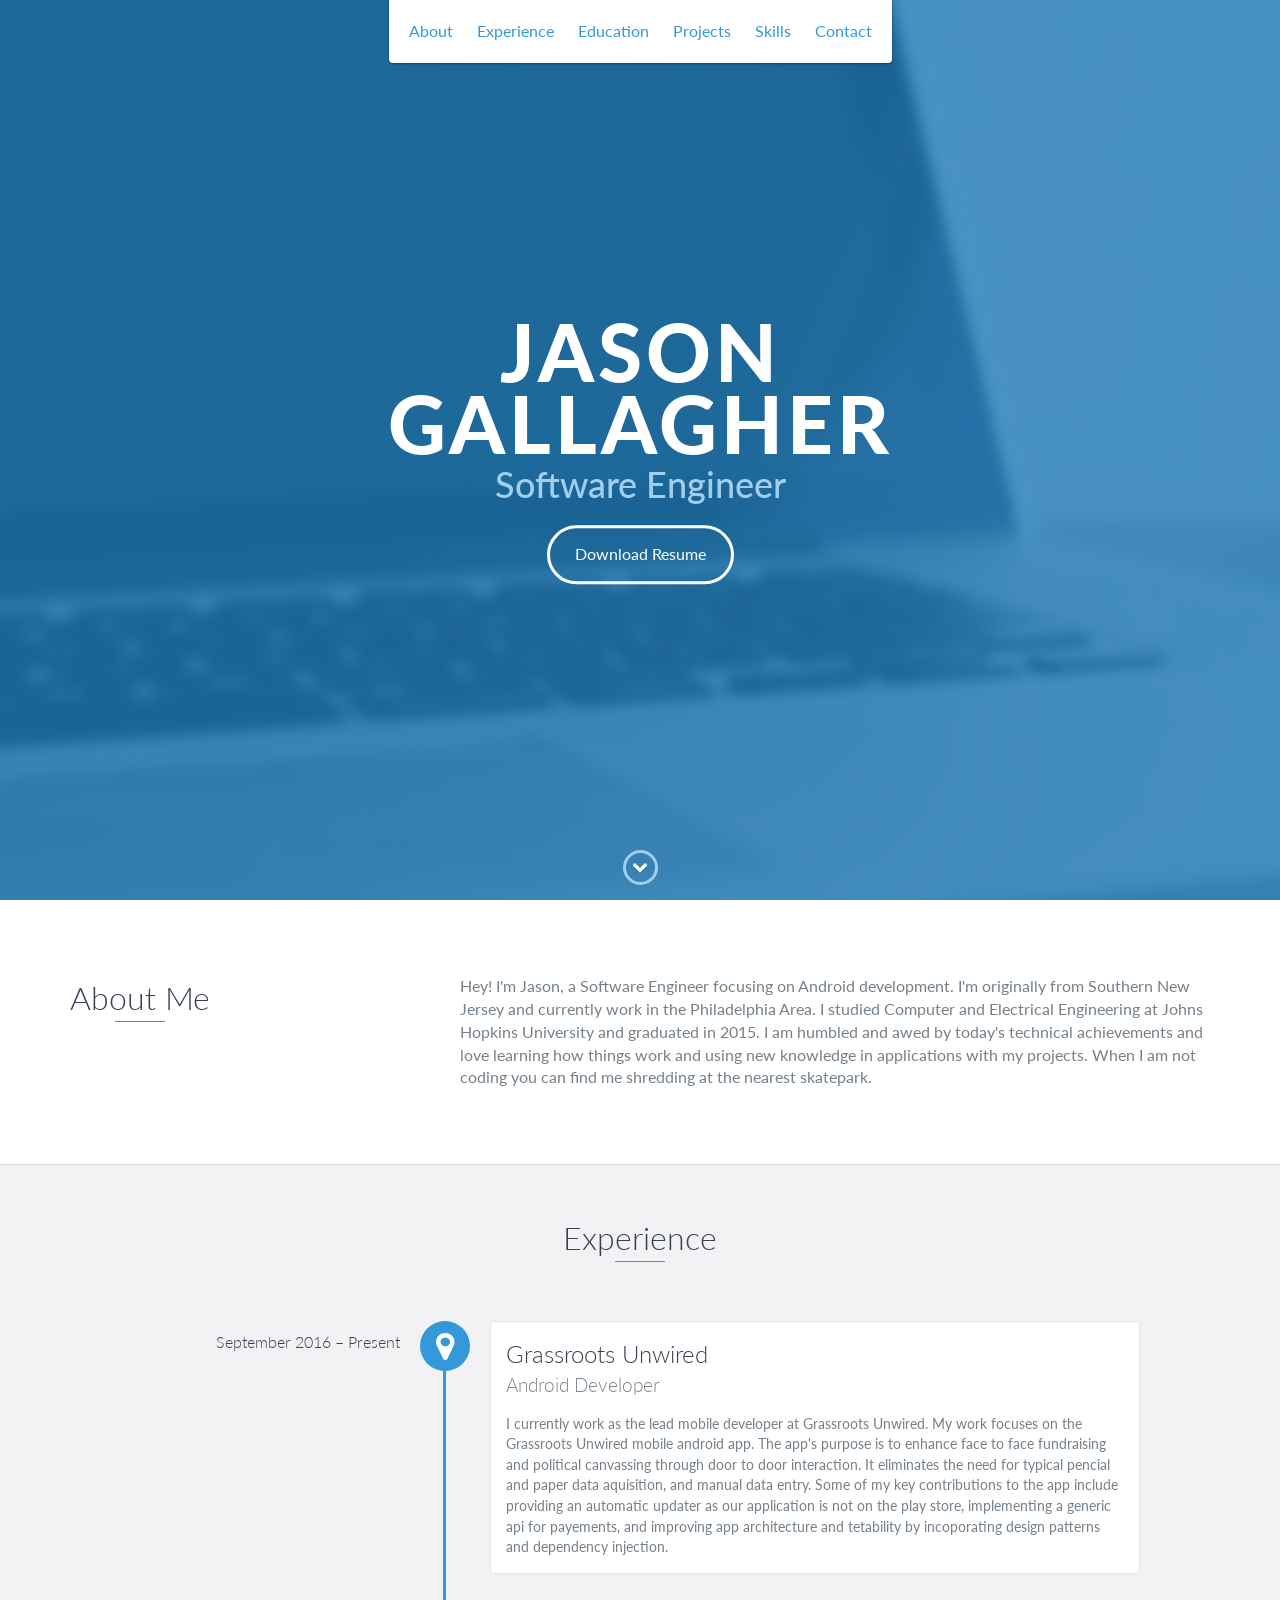
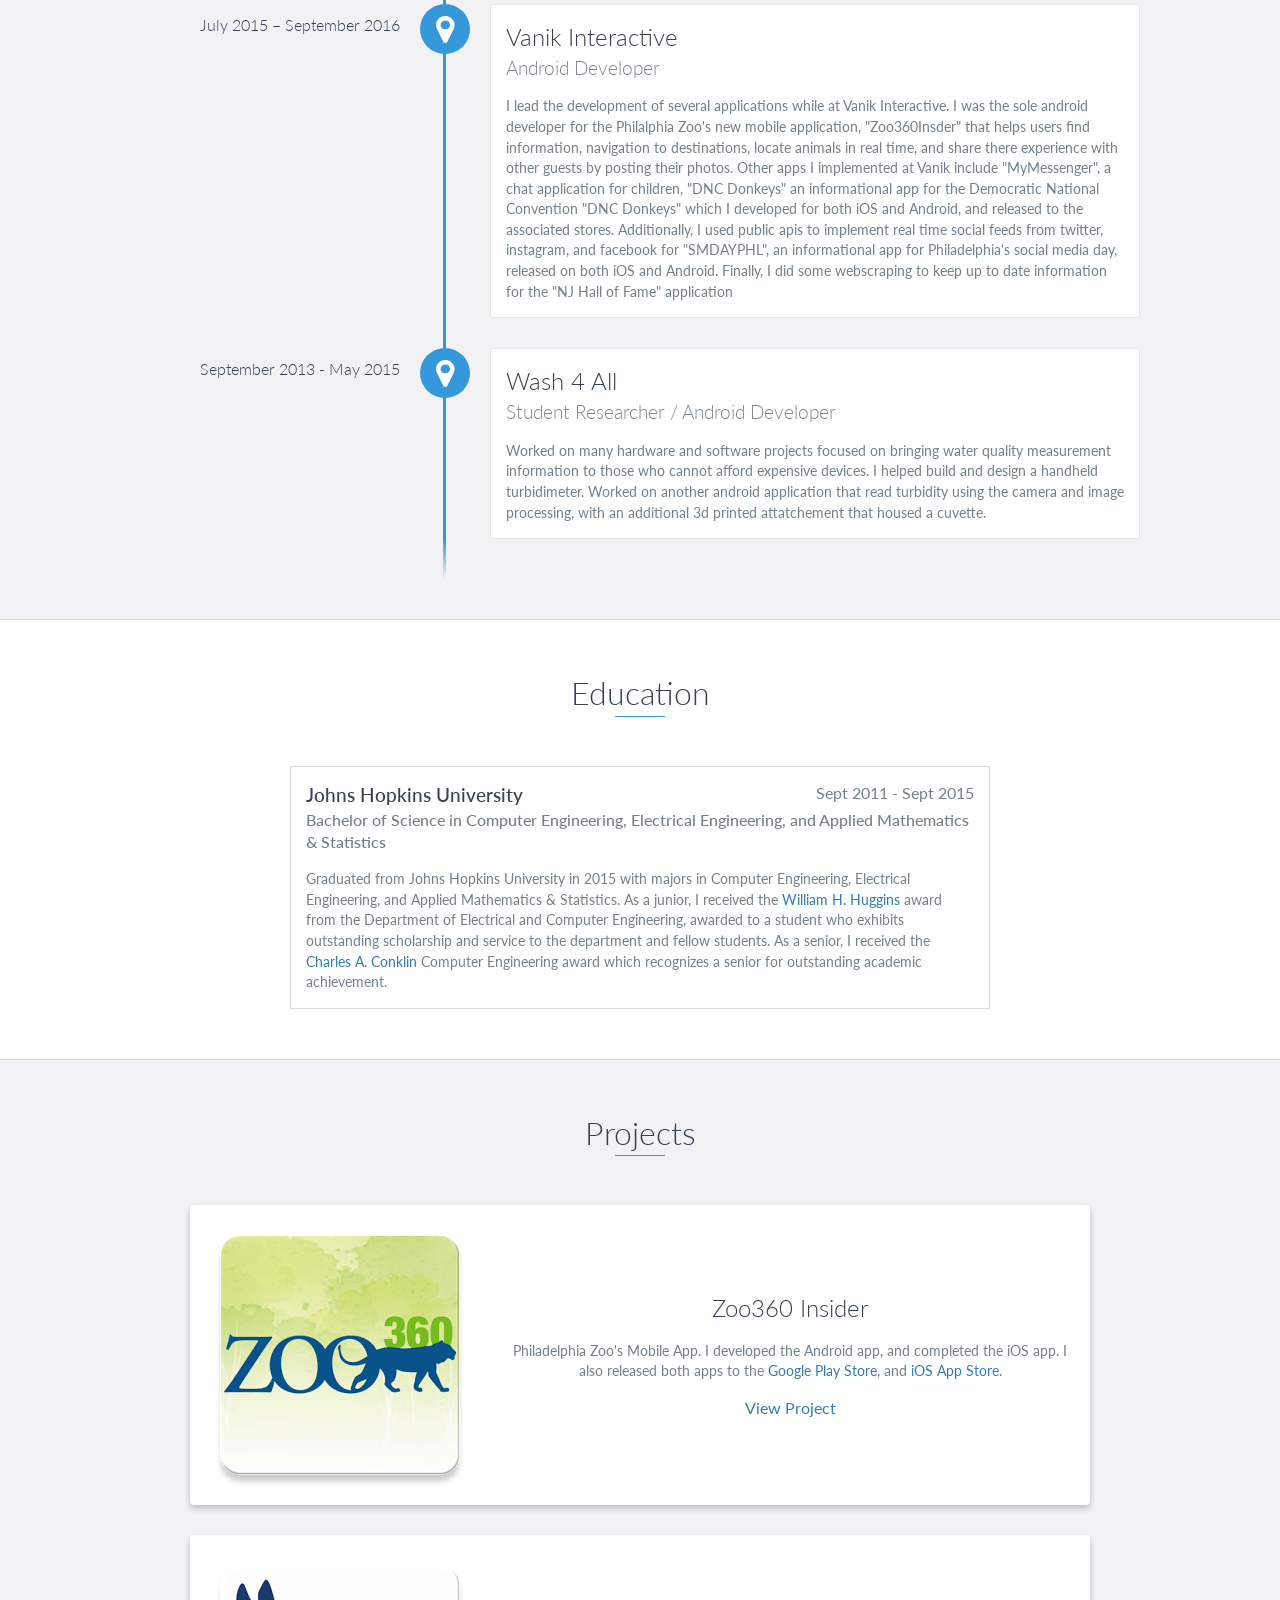
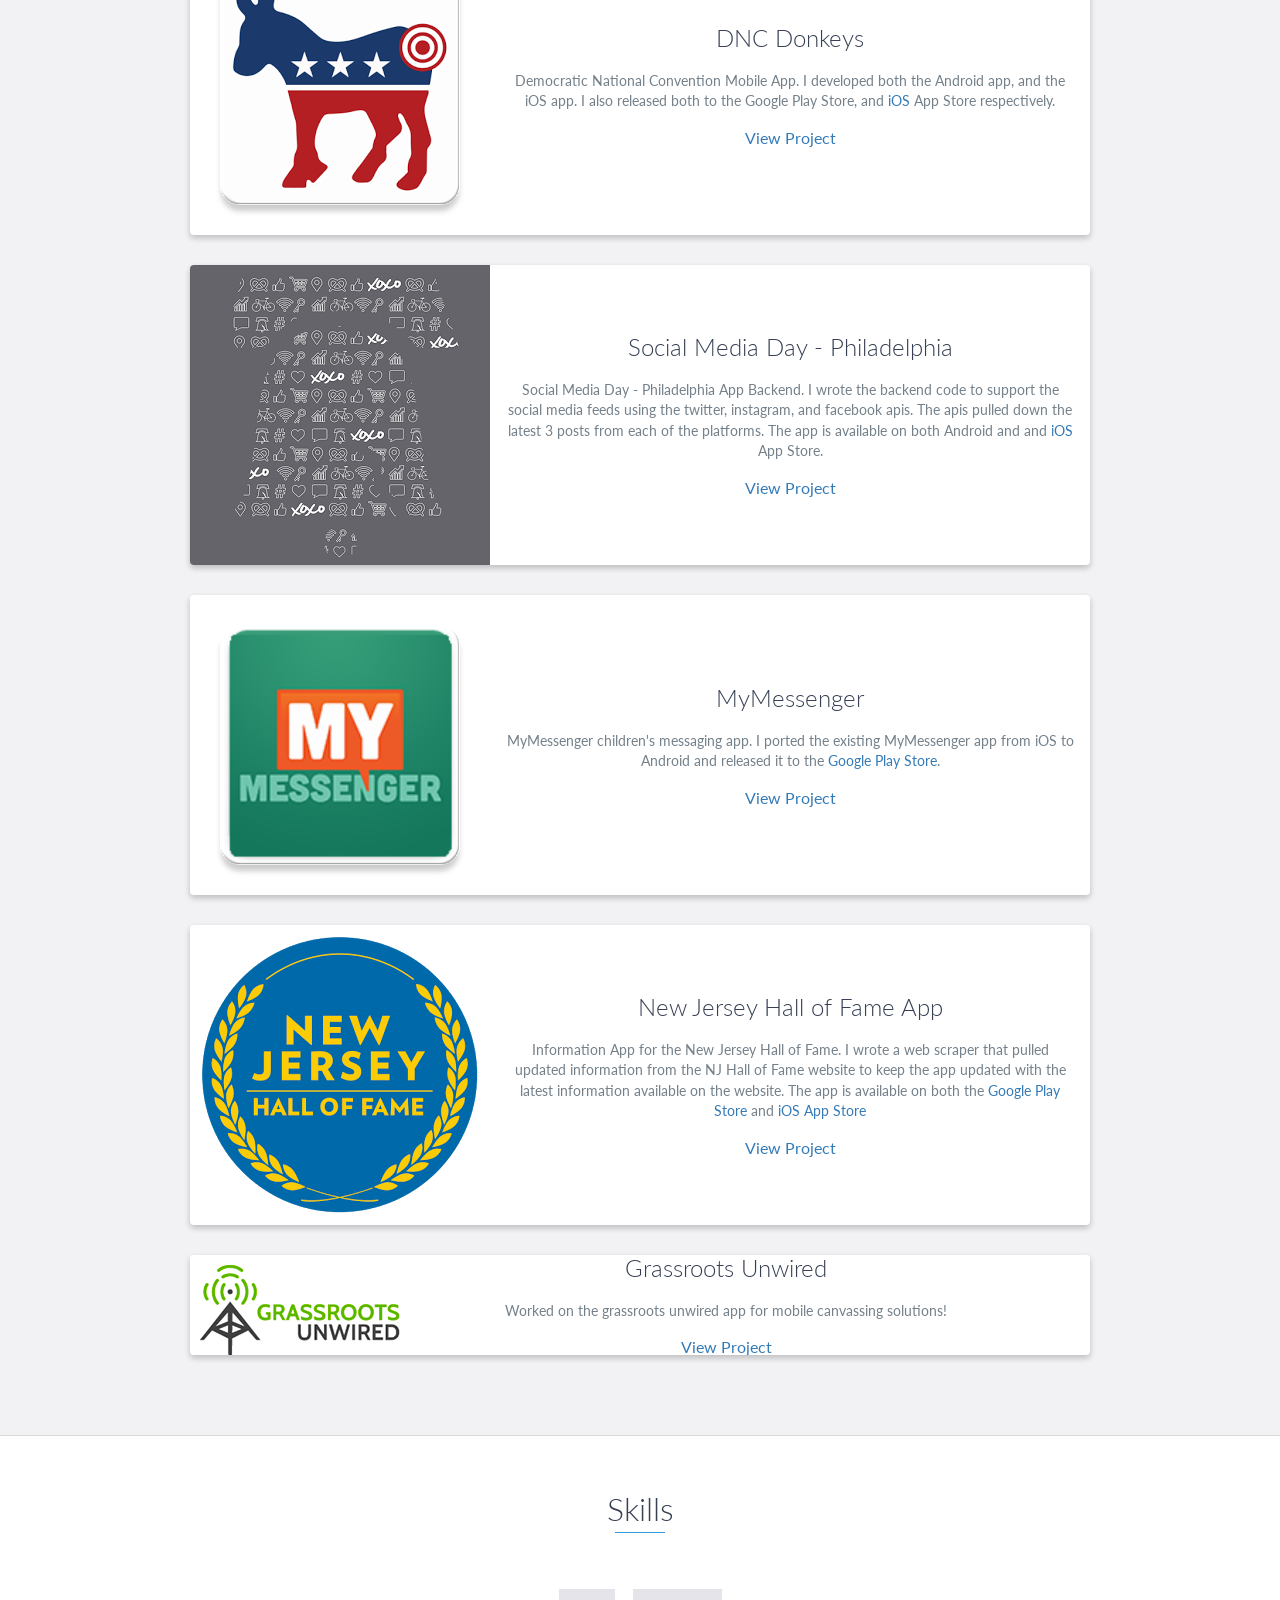
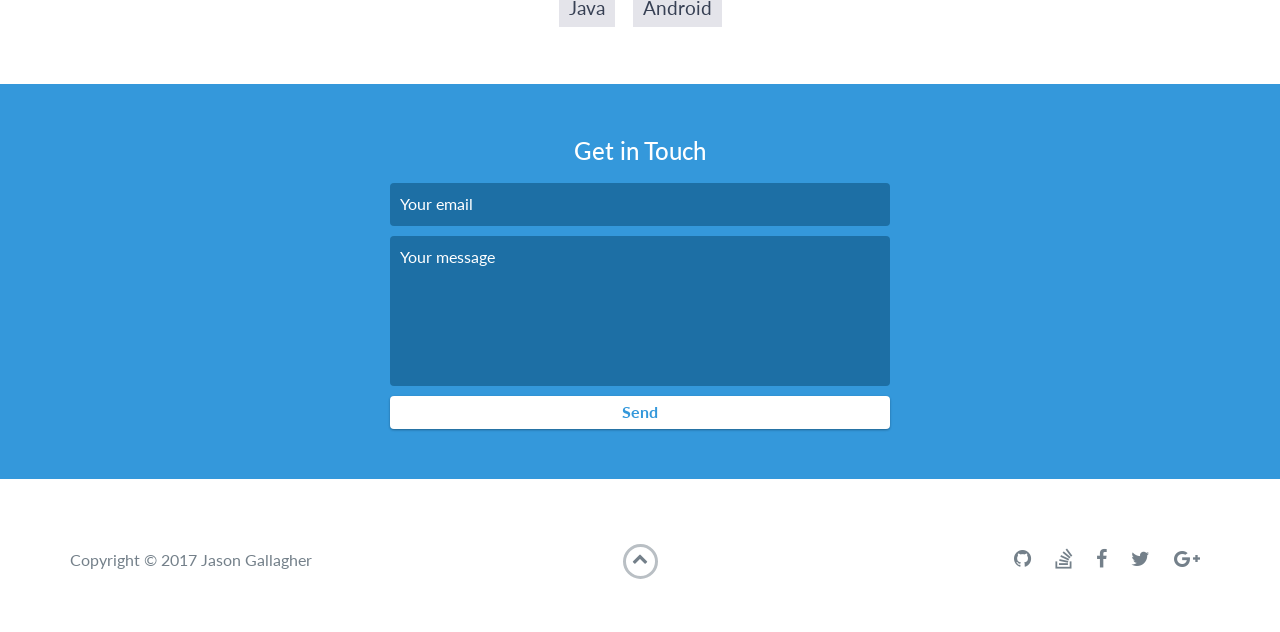
==== home.html @ f41b3cd3 "update projects, add photos" ====
<!DOCTYPE html>
<html class="no-js" lang="en">

<head>
    <meta charset="utf-8">
    <meta http-equiv="X-UA-Compatible" content="IE=edge">
    <meta name="viewport" content="width=device-width, initial-scale=1">
    <title>JDG</title>
	<link rel="shortcut icon" href="favicon.ico" type="image/x-icon">
	<link rel="icon" href="favicon.ico" type="image/x-icon">
    <link href="https://fonts.googleapis.com/css?family=Lato:300,400,700,900" rel="stylesheet">
    <link rel="stylesheet" href="libs/font-awesome/css/font-awesome.min.css">
    <link href="css/bootstrap.min.css" rel="stylesheet">
    <link href="css/styles.css" rel="stylesheet">
</head>

<body>
    <div id="mobile-menu-open" class="shadow-large">
        <i class="fa fa-bars" aria-hidden="true"></i>
    </div>
    <!-- End #mobile-menu-toggle -->
    <header>
        <div id="mobile-menu-close">
            <span>Close</span> <i class="fa fa-times" aria-hidden="true"></i>
        </div>
        <ul id="menu" class="shadow">
            <li>
                <a href="#about">About</a>
            </li>
            <li>
                <a href="#experience">Experience</a>
            </li>
            <li>
                <a href="#education">Education</a>
            </li>
            <li>
                <a href="#projects">Projects</a>
            </li>
            <li>
                <a href="#skills">Skills</a>
            </li>
            <li>
                <a href="#contact">Contact</a>
            </li>
        </ul>
    </header>
    <!-- End header -->

    <div id="lead">
        <div id="lead-content">
            <h1>Jason Gallagher</h1>
            <h2>Software Engineer</h2>
            <a href="files/resume.pdf" class="btn-rounded-white">Download Resume</a>
        </div>
        <!-- End #lead-content -->

        <div id="lead-overlay"></div>

        <div id="lead-down">
            <span>
                <i class="fa fa-chevron-down" aria-hidden="true"></i>
            </span>
        </div>
        <!-- End #lead-down -->
    </div>
    <!-- End #lead -->

    <div id="about">
        <div class="container">
            <div class="row">
                <div class="col-md-4">
                    <h2 class="heading">About Me</h2>
                </div>
                <div class="col-md-8">
                    <p>
                        Hey! I'm Jason, a Software Engineer focusing on Android development. I'm originally from Southern New Jersey and currently work in the Philadelphia Area. I studied Computer and Electrical Engineering at Johns Hopkins University and graduated in 2015. I am humbled and awed by today's technical achievements and love learning how things work and using new knowledge in applications with my projects. When I am not coding you can find me shredding at the nearest skatepark. 
                    </p>
                </div>
            </div>
        </div>
    </div>
    <!-- End #about -->

    <div id="experience" class="background-alt">
        <h2 class="heading">Experience</h2>
        <div id="experience-timeline">
            <div data-date="September 2016 – Present">
                <h3>Grassroots Unwired</h3>
                <h4>Android Developer</h4>
                <p>
                    I currently work as the lead mobile developer at Grassroots Unwired. My work focuses
                    on the Grassroots Unwired mobile android app. The app's purpose is to enhance face to face fundraising and political canvassing through door to door interaction. It eliminates the need for typical pencial and paper data aquisition, and manual data entry. Some of my key contributions to the app include providing an automatic updater as our application is not on the play store, implementing a generic api for payements, and improving app architecture and tetability by incoporating design patterns and dependency injection. 

                    <!--
                    The app provides several features that allow canvassers to ask questions and report information
                    about potential donors without the need for paper and pencil with data entry. I've focused on several features and architectural improvements of our application. For one, our application is not on the google play store. For this reason, clients cannot receive updates seamlessly through the play store. Before I arrived at grassroots, clients would need to update the app versions manually as new features, bugs were fixed etc. This took up valuable customer support time and developer time, when the problem was often fixed by simply updating the app. I saw a big oppurtunity to cut time and effort here, so I proposed and implemented a self updating feature. This made the lives of customers, and our own works much better, a big win for everyone. My next big project was to streamline payment processors. Our app often involves buying products and making donations. Over time, we began to support several different payment providers. Many of the implementation details were left on the mobile app side, I was an oppurtunity to keep everyting consistent by proposing a generic api to deal with payments server side, leaving the details and updates for the backend. Another big undertaking I took was ensuring overall health for the codebase. I immediately switch us over from eclipse to android studio and maintained different branches that allowed code to be shared across all of our applications. Next, I started incorporating some best practices into the application by separating out code into architectural patterns (MVVM). I started working with Dagger 2 to help dependencies which was great for testability. -->
                </p>
            </div>

            <div data-date="July 2015 – September 2016">
                <h3>Vanik Interactive</h3>
                <h4>Android Developer</h4>
                <p>
                    I lead the development of several applications while at Vanik Interactive. I was the sole android developer for the Philalphia Zoo's new mobile application, "Zoo360Insder" that helps users find information, navigation to destinations, locate animals in real time, and share there experience with other guests by posting their photos. Other apps I implemented at Vanik include "MyMessenger", a chat application for children, "DNC Donkeys" an informational app for the Democratic National Convention "DNC Donkeys" which I developed for both iOS and Android, and released to the associated stores. Additionally, I used public apis to implement real time social feeds from twitter, instagram, and facebook for "SMDAYPHL", an informational app for Philadelphia's social media day, released on both iOS and Android. Finally, I did some webscraping to keep up to date information for the "NJ Hall of Fame" application
                </p>
            </div>

            <div data-date="September 2013 - May 2015">
                <h3>Wash 4 All</h3>
                <h4>Student Researcher / Android Developer</h4>
                <p>
                    Worked on many hardware and software projects focused on bringing water quality measurement information to those who cannot afford expensive devices. I helped build and design a handheld turbidimeter. Worked on another android application that read turbidity using the camera and image processing, with an additional 3d printed attatchement that housed a cuvette. 
                </p>
            </div>
        </div>
    </div>
    <!-- End #experience -->

    <div id="education">
        <h2 class="heading">Education</h2>
        <div class="education-block">
            <h3>Johns Hopkins University</h3>
            <span class="education-date">Sept 2011 - Sept 2015</span>
            <h4>Bachelor of Science in Computer Engineering, Electrical Engineering, and Applied Mathematics & Statistics</h4>
            <p>
                Graduated from Johns Hopkins University in 2015 with majors in Computer Engineering, Electrical Engineering, and Applied Mathematics & Statistics. As a junior, I received the <a href="https://engineering.jhu.edu/wp-content/uploads/2014/06/JHU-WSE-convocation-14.pdf">William H. Huggins</a> award from the Department of Electrical and Computer Engineering, awarded to a student who exhibits outstanding scholarship and service to the department and fellow students. As a senior, I received the <a href="https://engineering.jhu.edu/ece/2015/05/06/2015-convocation-award-winner-of-electrical-and-computer-engineering/#.WWN0c9PytE4">Charles A. Conklin</a> Computer Engineering award which recognizes a senior for outstanding academic achievement.
            </p>
        </div>
        <!-- End .education-block -->

<!--
        <div class="education-block">
            <h3>University of Ottawa</h3>
            <span class="education-date">Sept 2016 - Sept 2017</span>
            <h4>Bachelor of Science in Computer Science</h4>
            <ul>
                <li>
                    Lorem ipsum dolor sit amet, consectetur adipiscing elit.
                </li>
                <li>
                    Lorem ipsum dolor sit amet, consectetur adipiscing elit.
                </li>
                <li>
                    Lorem ipsum dolor sit amet, consectetur adipiscing elit.
                </li>
            </ul>
        </div>
        -->
        <!-- End .education-block -->
    </div>
    <!-- End #education -->

    <div id="projects" class="background-alt">
        <h2 class="heading">Projects</h2>
        <div class="container">
            <div class="row">
                <div class="project shadow-large">
                    <div class="project-image">
                        <img src="images/project_zoo360.webp" />
                    </div>
                    <!-- End .project-image -->
                    <div class="project-info">
                        <h3>Zoo360 Insider</h3>
                        <p>
                            Philadelphia Zoo's Mobile App. I developed the Android app, and completed the iOS app. I also released both apps to the <a href="https://play.google.com/store/apps/details?id=com.vanik.zooandroid">Google Play Store</a>, and <a href="https://itunes.apple.com/us/app/zoo360insider/id1114902902?mt=8">iOS App Store</a>.
                        </p>
                        <a href="http://www.philadelphiazoo.org/Zoo360/app.htm">View Project</a>
                    </div>
                    <!-- End .project-info -->
                </div>
                <!-- End .project -->

                <div class="project shadow-large">
                    <div class="project-image">
                        <img src="images/project_dnc.webp" />
                    </div>
                    <!-- End .project-image -->
                    <div class="project-info">
                        <h3>DNC Donkeys</h3>
                        <p>
                            Democratic National Convention Mobile App. I developed both the Android app, and the iOS app. I also released both to the Google Play Store, and <a href="https://itunes.apple.com/us/app/dnc-donkeys/id1132180699?mt=8">iOS </a>App Store respectively. 
                        </p>
                        <a href="https://play.google.com/store/apps/details?id=com.vanik.donkeys">View Project</a>
                    </div>
                    <!-- End .project-info -->
                </div>
                <!-- End .project -->

                <div class="project shadow-large">
                    <div class="project-image">
                        <img src="images/project_smday.webp" />
                    </div>
                    <!-- End .project-image -->
                    <div class="project-info">
                        <h3>Social Media Day - Philadelphia</h3>
                        <p>
                            Social Media Day - Philadelphia App Backend. I wrote the backend code to support the social media feeds using the twitter, instagram, and facebook apis. The apis pulled down the latest 3 posts from each of the platforms. The app is available on both Android and and <a href="https://itunes.apple.com/us/app/smdayphl/id1124966461?mt=8">iOS </a>App Store. 
                        </p>
                        <a href="https://play.google.com/store/apps/details?id=air.com.vanik.smdayphl&hl=en">View Project</a>
                    </div>
                    <!-- End .project-info -->
                </div>
                <!-- End .project -->

                <div class="project shadow-large">
                    <div class="project-image">
                        <img src="images/project_mm.webp" />
                    </div>
                    <!-- End .project-image -->
                    <div class="project-info">
                        <h3>MyMessenger</h3>
                        <p>
                            MyMessenger children's messaging app. I ported the existing MyMessenger app from iOS to Android and released it to the <a href="https://play.google.com/store/apps/details?id=com.vanik.myfriends">Google Play Store</a>.
                        </p>
                        <a href="https://play.google.com/store/apps/details?id=com.vanik.myfriends">View Project</a>
                    </div>
                    <!-- End .project-info -->
                </div>
                <!-- End .project -->

                <div class="project shadow-large">
                    <div class="project-image">
                        <img src="images/project_njhof.webp" />
                    </div>
                    <!-- End .project-image -->
                    <div class="project-info">
                        <h3>New Jersey Hall of Fame App</h3>
                        <p>
                            Information App for the New Jersey Hall of Fame. I wrote a web scraper that pulled updated information from the NJ Hall of Fame website to keep the app updated with the latest information available on the website. The app is available on both the <a href="https://play.google.com/store/apps/details?id=air.njhof&hl=en">Google Play Store</a> and <a href="https://itunes.apple.com/us/app/nj-hall-of-fame/id1135935893?mt=8">iOS App Store</a>
                        </p>
                        <a href="https://play.google.com/store/apps/details?id=air.njhof&hl=en">View Project</a>
                    </div>
                    <!-- End .project-info -->
                </div>
                <!-- End .project -->

                <div class="project shadow-large">
                    <div class="project-image">
                        <img src="images/project_gru.png" />
                    </div>
                    <!-- End .project-image -->
                    <div class="project-info">
                        <h3>Grassroots Unwired</h3>
                        <p>
                            Worked on the grassroots unwired app for mobile canvassing solutions!
                        </p>
                        <a href="http://grassrootsunwired.com/features/platform-features/">View Project</a>
                    </div>
                    <!-- End .project-info -->
                </div>
                <!-- End .project -->
            </div>
        </div>
    </div>
    <!-- End #projects -->

    <div id="skills">
        <h2 class="heading">Skills</h2>
        <ul>
            <li>Java</li>
            <li>Android</li>
            <!--
            <li>Ruby</li>
            <li>Go</li>
            <li>Node.js</li>
            <li>AngularJs</li>
            <li>React</li>
            <li>Elixir</li>
            <li>Java</li>
            <li>C</li>
            <li>C#</li>
            <li>C++</li>
            <li>Ruby on Rails</li>
            <li>JavaScript</li>
            <li>Python</li>
            <li>Ruby</li>
            <li>Go</li>
            <li>Node.js</li>
            <li>AngularJs</li>
            <li>React</li>
            <li>Elixir</li>
            <li>Java</li>
            <li>C</li>
            <li>C#</li>
            <li>C++</li>
            <li>Ruby on Rails</li>
            -->
        </ul>
    </div>
    <!-- End #skills -->

    <div id="contact">
        <h2>Get in Touch</h2>
        <div id="contact-form">
            <form method="POST" action="https://formspree.io/jasongallagher21@email.com">
                <input type="hidden" name="_subject" value="Contact request from personal website" />
                <input type="email" name="_replyto" placeholder="Your email" required>
                <textarea name="message" placeholder="Your message" required></textarea>
                <button type="submit">Send</button>
            </form>
        </div>
        <!-- End #contact-form -->
    </div>
    <!-- End #contact -->

    <footer>
        <div class="container">
            <div class="row">
                <div class="col-sm-5 copyright">
                    <p>
                        Copyright &copy; 2017 Jason Gallagher
                    </p>
                </div>
                <div class="col-sm-2 top">
                    <span id="to-top">
                        <i class="fa fa-chevron-up" aria-hidden="true"></i>
                    </span>
                </div>
                <div class="col-sm-5 social">
                    <ul>
                        <li>
                            <a href="https://github.com/" target="_blank"><i class="fa fa-github" aria-hidden="true"></i></a>
                        </li>
                        <li>
                            <a href="https://stackoverflow.com/" target="_blank"><i class="fa fa-stack-overflow" aria-hidden="true"></i></a>
                        </li>
                        <li>
                            <a href="https://www.facebook.com/" target="_blank"><i class="fa fa-facebook" aria-hidden="true"></i></a>
                        </li>
                        <li>
                            <a href="https://twitter.com/" target="_blank"><i class="fa fa-twitter" aria-hidden="true"></i></a>
                        </li>
                        <li>
                            <a href="https://plus.google.com/" target="_blank"><i class="fa fa-google-plus" aria-hidden="true"></i></a>
                        </li>
                    </ul>
                </div>
            </div>
        </div>
    </footer>
    <!-- End footer -->

    <script src="https://ajax.googleapis.com/ajax/libs/jquery/1.12.4/jquery.min.js"></script>
    <script src="js/scripts.min.js"></script>
</body>

</html>
---- css/styles.css ----
/*!
    Title: Dev Portfolio Template
    Version: 1.2.0
    Last Change: 05/20/17
    Author: Ryan Fitzgerald
    Repo: https://github.com/RyanFitzgerald/devportfolio-template
    Issues: https://github.com/RyanFitzgerald/devportfolio-template/issues

    Description: This file contains all the styles associated with the page
    that don't come from third party libraries. This file gets compiled using
    Gulp and send to the /css folder which is then loaded on the page.
*/body{font-family:'Lato', sans-serif;font-size:16px}body.active{overflow:hidden;z-index:-1}.no-js #experience-timeline>div{background:#fff;padding:10px;margin-bottom:10px;border:1px solid #dcd9d9}.no-js #experience-timeline>div h3{font-size:1.5em;font-weight:300;color:#374054;display:inline-block;margin:0}.no-js #experience-timeline>div h4{font-size:1.2em;font-weight:300;color:#7e8890;margin:0 0 15px 0}.no-js #experience-timeline>div p{color:#74808a;font-size:0.9em;margin:0}.no-js #experience-timeline:before,.no-js #experience-timeline:after{content:none}@-webkit-keyframes dropHeader{0%{-webkit-transform:translateY(-100%);transform:translateY(-100%)}100%{-webkit-transform:translateY(0);transform:translateY(0)}}@keyframes dropHeader{0%{-webkit-transform:translateY(-100%);transform:translateY(-100%)}100%{-webkit-transform:translateY(0);transform:translateY(0)}}header{position:absolute;top:0;left:0;right:0;text-align:center;z-index:10;-webkit-animation-name:dropHeader;animation-name:dropHeader;-webkit-animation-iteration-count:1;animation-iteration-count:1;-webkit-animation-timing-function:ease;animation-timing-function:ease;-webkit-animation-duration:0.75s;animation-duration:0.75s}header ul{display:inline-block;background:#fff;text-align:center;padding:10px;margin:0;border-bottom-right-radius:4px;border-bottom-left-radius:4px}header li{display:inline-block}header a{display:block;color:#3498db;padding:10px}header a:hover{color:#217dbb;text-decoration:none;background:#eee;border-radius:4px}header a:focus{color:#3498db;text-decoration:none}header.active{display:block}header.sticky{position:fixed;z-index:999}#menu.active{display:block}#mobile-menu-open{display:none;cursor:pointer;position:fixed;right:15px;top:10px;color:#3498db;font-size:1.5em;z-index:20;padding:0 7px;border-radius:4px;background:#fff}#mobile-menu-close{display:none;text-align:right;width:100%;background:#fff;font-size:1.5em;padding-right:15px;padding-top:10px;cursor:pointer;color:#3498db}#mobile-menu-close span{font-size:0.5em;text-transform:uppercase}#mobile-menu-close i{vertical-align:middle}footer{padding:50px 0}.copyright{padding-top:20px}.copyright p{margin:0;color:#74808a}.top{text-align:center}.top span{cursor:pointer;display:block;margin:15px auto 0 auto;width:35px;height:35px;border-radius:50%;border:3px solid #b9bfc4;text-align:center}.top i{color:#74808a}.social{text-align:right}.social ul{margin:5px 0 0 0;padding:0}.social li{display:inline-block;font-size:1.25em;list-style:none}.social a{display:block;color:#74808a;padding:10px}.social a:hover{color:#3498db}.btn-rounded-white{display:inline-block;color:#fff;padding:15px 25px;border:3px solid #fff;border-radius:30px;-webkit-transition:.5s ease all;transition:.5s ease all}.btn-rounded-white:hover{color:#3498db;background:#fff;text-decoration:none}.shadow{box-shadow:0 1px 3px rgba(0,0,0,0.12),0 1px 2px rgba(0,0,0,0.24)}.shadow-large{box-shadow:0 3px 6px rgba(0,0,0,0.08),0 3px 6px rgba(0,0,0,0.15)}.heading{position:relative;display:inline-block;font-size:2em;font-weight:300;margin:0 0 30px 0}.heading:after{position:absolute;content:'';top:100%;height:1px;width:50px;left:0;right:0;margin:0 auto;background:#3498db}.background-alt{background:#f2f2f5}#lead{position:relative;height:100vh;min-height:500px;max-height:1080px;background:url(../images/lead-bg.jpg);background-size:cover;padding:15px;overflow:hidden}#lead-content{position:absolute;z-index:10;top:50%;left:50%;-webkit-transform:translate(-50%, -50%);transform:translate(-50%, -50%);text-align:center}#lead-content h1,#lead-content h2{margin:0}#lead-content h1{color:#fff;font-weight:900;font-size:5em;text-transform:uppercase;letter-spacing:0.05em;line-height:0.9em}#lead-content h2{color:#a0cfee;font-weight:500;font-size:2.25em;margin-bottom:15px}#lead-overlay{position:absolute;height:100%;width:100%;top:0;right:0;bottom:0;left:0;background:rgba(33,125,187,0.8);z-index:1}#lead-down{position:absolute;left:0;right:0;width:100%;text-align:center;z-index:10;bottom:15px;color:#fff}#lead-down span{cursor:pointer;display:block;margin:0 auto;width:35px;height:35px;border-radius:50%;border:3px solid #a0cfee;text-align:center}#lead-down i{-webkit-animation:pulsate 1.5s ease;animation:pulsate 1.5s ease;-webkit-animation-iteration-count:infinite;animation-iteration-count:infinite;padding-top:5px}@-webkit-keyframes pulsate{0%{-webkit-transform:scale(1, 1);transform:scale(1, 1)}50%{-webkit-transform:scale(1.2, 1.2);transform:scale(1.2, 1.2)}100%{-webkit-transform:scale(1, 1);transform:scale(1, 1)}}@keyframes pulsate{0%{-webkit-transform:scale(1, 1);transform:scale(1, 1)}50%{-webkit-transform:scale(1.2, 1.2);transform:scale(1.2, 1.2)}100%{-webkit-transform:scale(1, 1);transform:scale(1, 1)}}#about{padding:75px 15px;border-bottom:1px solid #dcd9d9}#about h2{color:#374054}#about p{color:#74808a;margin:0}#experience{padding:50px 15px;text-align:center;border-bottom:1px solid #dcd9d9}#experience h2{color:#374054}#experience-timeline{margin:30px auto 0 auto;position:relative;max-width:1000px}#experience-timeline:before{position:absolute;content:'';top:0;bottom:0;left:303px;right:auto;height:100%;width:3px;background:#3498db;z-index:0}#experience-timeline:after{position:absolute;content:'';width:3px;height:40px;background:#3498db;background:-webkit-linear-gradient(top, #3498db, rgba(52,152,219,0));background:linear-gradient(to bottom, #3498db, rgba(52,152,219,0));top:100%;left:303px}.vtimeline-content{margin-left:350px;background:#fff;border:1px solid #e6e6e6;padding:15px;border-radius:3px;text-align:left}.vtimeline-content h3{font-size:1.5em;font-weight:300;color:#374054;display:inline-block;margin:0}.vtimeline-content h4{font-size:1.2em;font-weight:300;color:#7e8890;margin:0 0 15px 0}.vtimeline-content p{color:#74808a;font-size:0.9em;margin:0}.vtimeline-point{position:relative;display:block;vertical-align:top;margin-bottom:30px}.vtimeline-icon{position:relative;color:#fff;width:50px;height:50px;background:#3498db;border-radius:50%;float:left;z-index:99;margin-left:280px}.vtimeline-icon i{display:block;font-size:2em;margin-top:10px}.vtimeline-date{width:260px;text-align:right;position:absolute;left:0;top:10px;font-weight:300;color:#374054}#education{padding:50px 15px 20px 15px;border-bottom:1px solid #dcd9d9;text-align:center}#education h2{color:#374054;margin-bottom:50px}.education-block{max-width:700px;margin:0 auto 30px auto;padding:15px;border:1px solid #dcd9d9;text-align:left}.education-block h3{font-weight:500;float:left;margin:0;color:#374054}.education-block span{color:#74808a;float:right}.education-block h4{color:#74808a;clear:both;font-weight:500;margin:0 0 15px 0}.education-block p,.education-block ul{margin:0;color:#74808a;font-size:0.9em}.education-block ul{padding:0 0 0 15px}#projects{padding:50px 15px;border-bottom:1px solid #dcd9d9;text-align:center}#projects h2{color:#374054;margin-bottom:50px}.project{position:relative;max-width:900px;margin:0 auto 30px auto;overflow:hidden;background:#fff;border-radius:4px}.project-image{float:left}.project-info{position:absolute;top:50%;-webkit-transform:translateY(-50%);transform:translateY(-50%);margin-left:300px;padding:15px}.project-info h3{font-size:1.5em;font-weight:300;color:#374054;margin:0 0 15px 0}.project-info p{color:#74808a;margin:0 0 15px 0;font-size:0.9em}#more-projects{display:none}#skills{padding:50px 15px;text-align:center}#skills h2{color:#374054;margin-bottom:50px}#skills ul{display:block;margin:0 auto;padding:0;max-width:800px}#skills li{display:inline-block;margin:7px;padding:5px 10px;color:#374054;background:#e4e4ea;list-style:none;cursor:default;font-size:1.2em}#contact{padding:50px 15px;background:#3498db;text-align:center}#contact h2{margin:0 0 15px 0;color:#fff;font-weight:500}#contact-form{max-width:500px;margin:0 auto}#contact-form input,#contact-form textarea{display:block;width:100%;padding:10px;border-radius:4px;border:none;margin-bottom:10px;background:#1d6fa5;color:#fff;-webkit-transition:.5s ease all;transition:.5s ease all}#contact-form input::-webkit-input-placeholder,#contact-form textarea::-webkit-input-placeholder{color:#fff}#contact-form input:-moz-placeholder,#contact-form textarea:-moz-placeholder{color:#fff;opacity:1}#contact-form input::-moz-placeholder,#contact-form textarea::-moz-placeholder{color:#fff;opacity:1}#contact-form input:-ms-input-placeholder,#contact-form textarea:-ms-input-placeholder{color:#fff}#contact-form input:focus,#contact-form textarea:focus{outline:none;background:#16527a}#contact-form textarea{height:150px;resize:none}#contact-form button{display:block;width:100%;background:#fff;border-radius:4px;padding:5px 10px;border:none;color:#3498db;font-weight:700;box-shadow:0 1px 3px rgba(0,0,0,0.12),0 1px 2px rgba(0,0,0,0.24);-webkit-transition:.5s ease all;transition:.5s ease all}#contact-form button:hover{box-shadow:0 10px 20px rgba(0,0,0,0.19),0 6px 6px rgba(0,0,0,0.23)}.optional-section{padding:50px 15px;text-align:center;border-top:1px solid #dcd9d9}.optional-section h2{color:#374054}.optional-section-block{max-width:700px;margin:0 auto 30px auto;padding:15px;border:1px solid #dcd9d9;background:#fff;text-align:left}.optional-section-block h3{font-weight:500;margin:0 0 15px 0;color:#374054}.optional-section-block h4{color:#74808a;clear:both;font-weight:500;margin:0 0 15px 0}.optional-section-block p,.optional-section-block ul{margin:0 0 15px 0;color:#74808a;font-size:0.9em}.optional-section-block ul{padding:0 0 0 15px}@media only screen and (max-width: 750px){#experience-timeline:before,#experience-timeline:after{left:23px}.vtimeline-date{width:auto;text-align:left;position:relative;margin-bottom:15px;display:block;margin-left:70px}.vtimeline-icon{margin-left:0}.vtimeline-content{margin-left:70px}}@media only screen and (max-width: 992px){#lead{height:auto;min-height:auto;max-height:auto;padding:100px 15px}#lead-content{position:relative;-webkit-transform:none;transform:none;left:auto;top:auto}#lead-content h1{font-size:3em}#lead-content h2{font-size:1.75em}#about{text-align:center}#about p{text-align:left}}@media only screen and (max-width: 768px){header{position:fixed;display:none;z-index:999;-webkit-animation:none;animation:none;bottom:0;height:100%}#mobile-menu-open,#mobile-menu-close{display:block}#menu{height:100%;overflow-y:auto;box-shadow:none;border-radius:0;width:100%}#menu li{display:block;margin-bottom:10px}#lead-content h1{font-size:2em}#lead-content h2{font-size:1.3em}#lead-content a{padding:10px 20px}#lead-down{display:none}.education-block h3,.education-block span{float:none}.project-image{display:none}.project-info{position:relative;margin:0;top:auto;-webkit-transform:none;transform:none}footer{text-align:center}.social{text-align:center}}@media only screen and (max-width: 480px){#lead-content h1{font-size:1.5em}#lead-content h2{font-size:1em}#lead-content a{font-size:0.9em;padding:5px 10px}}
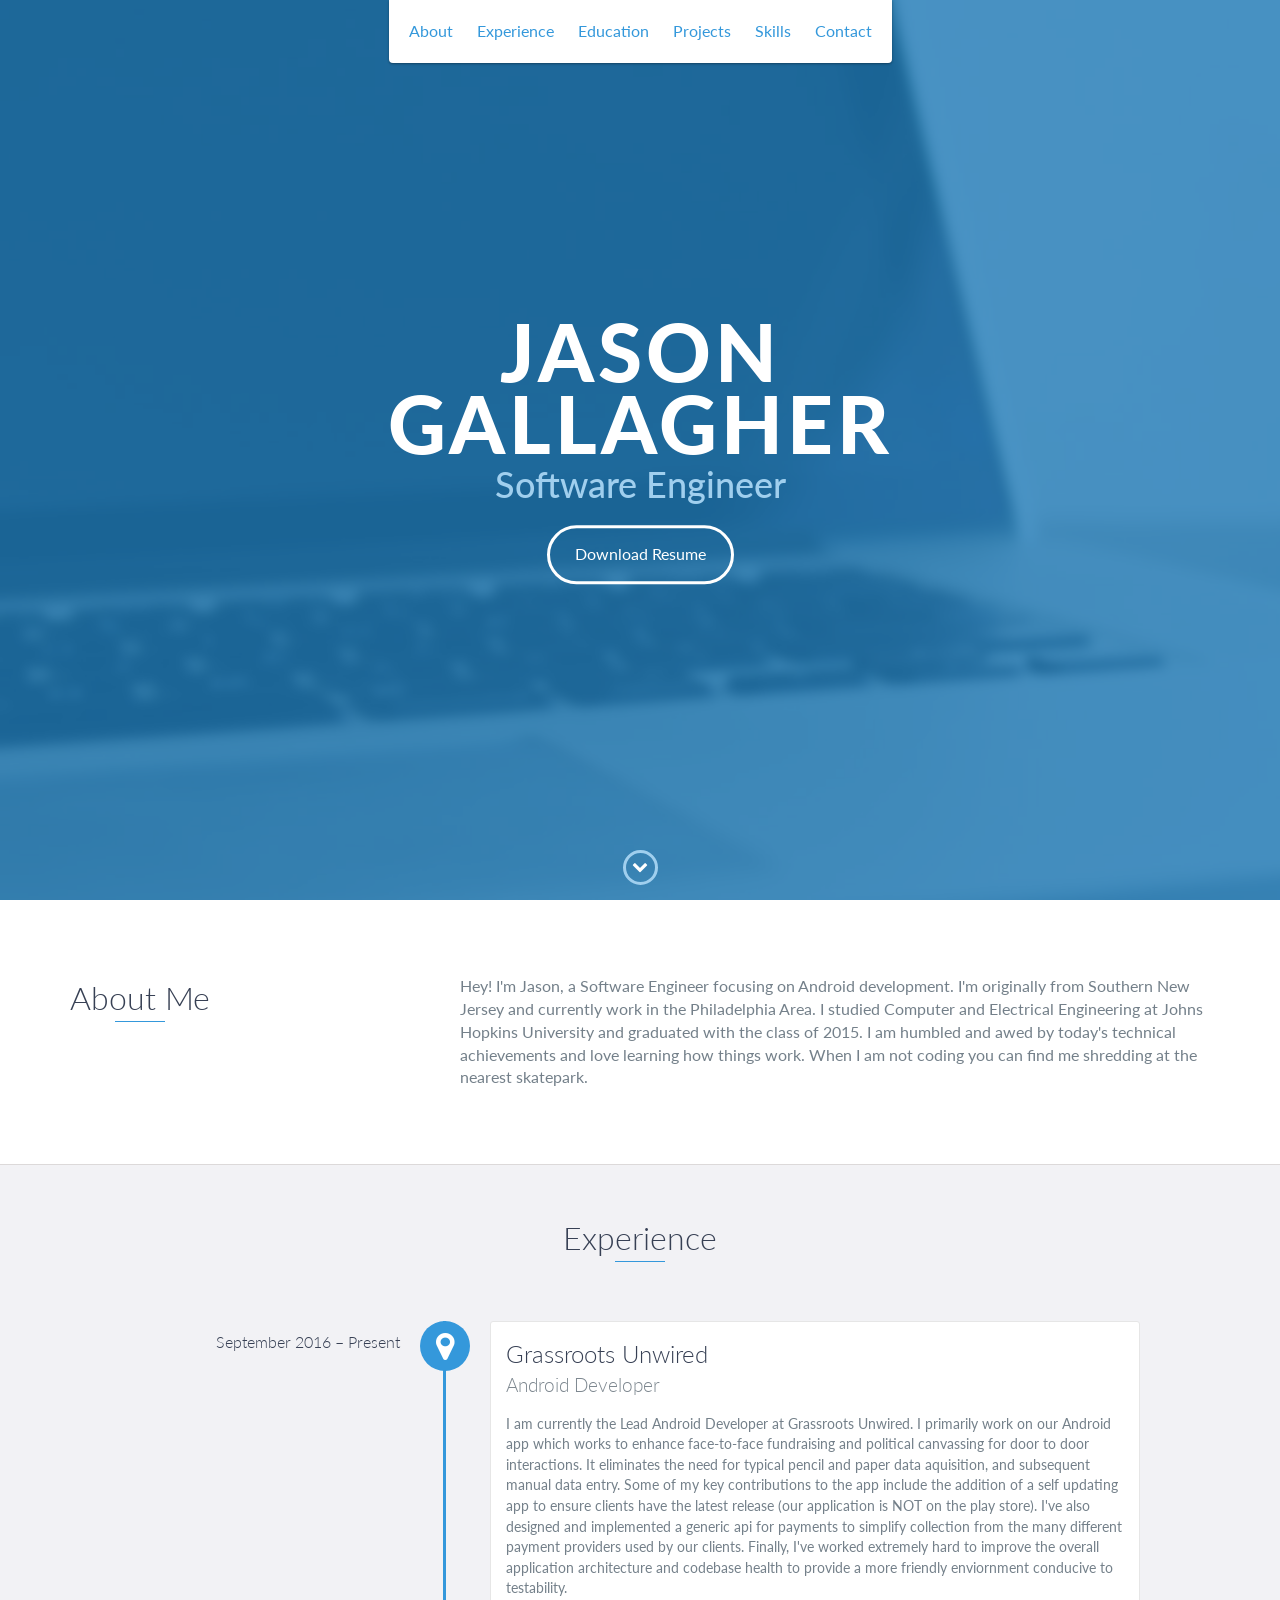
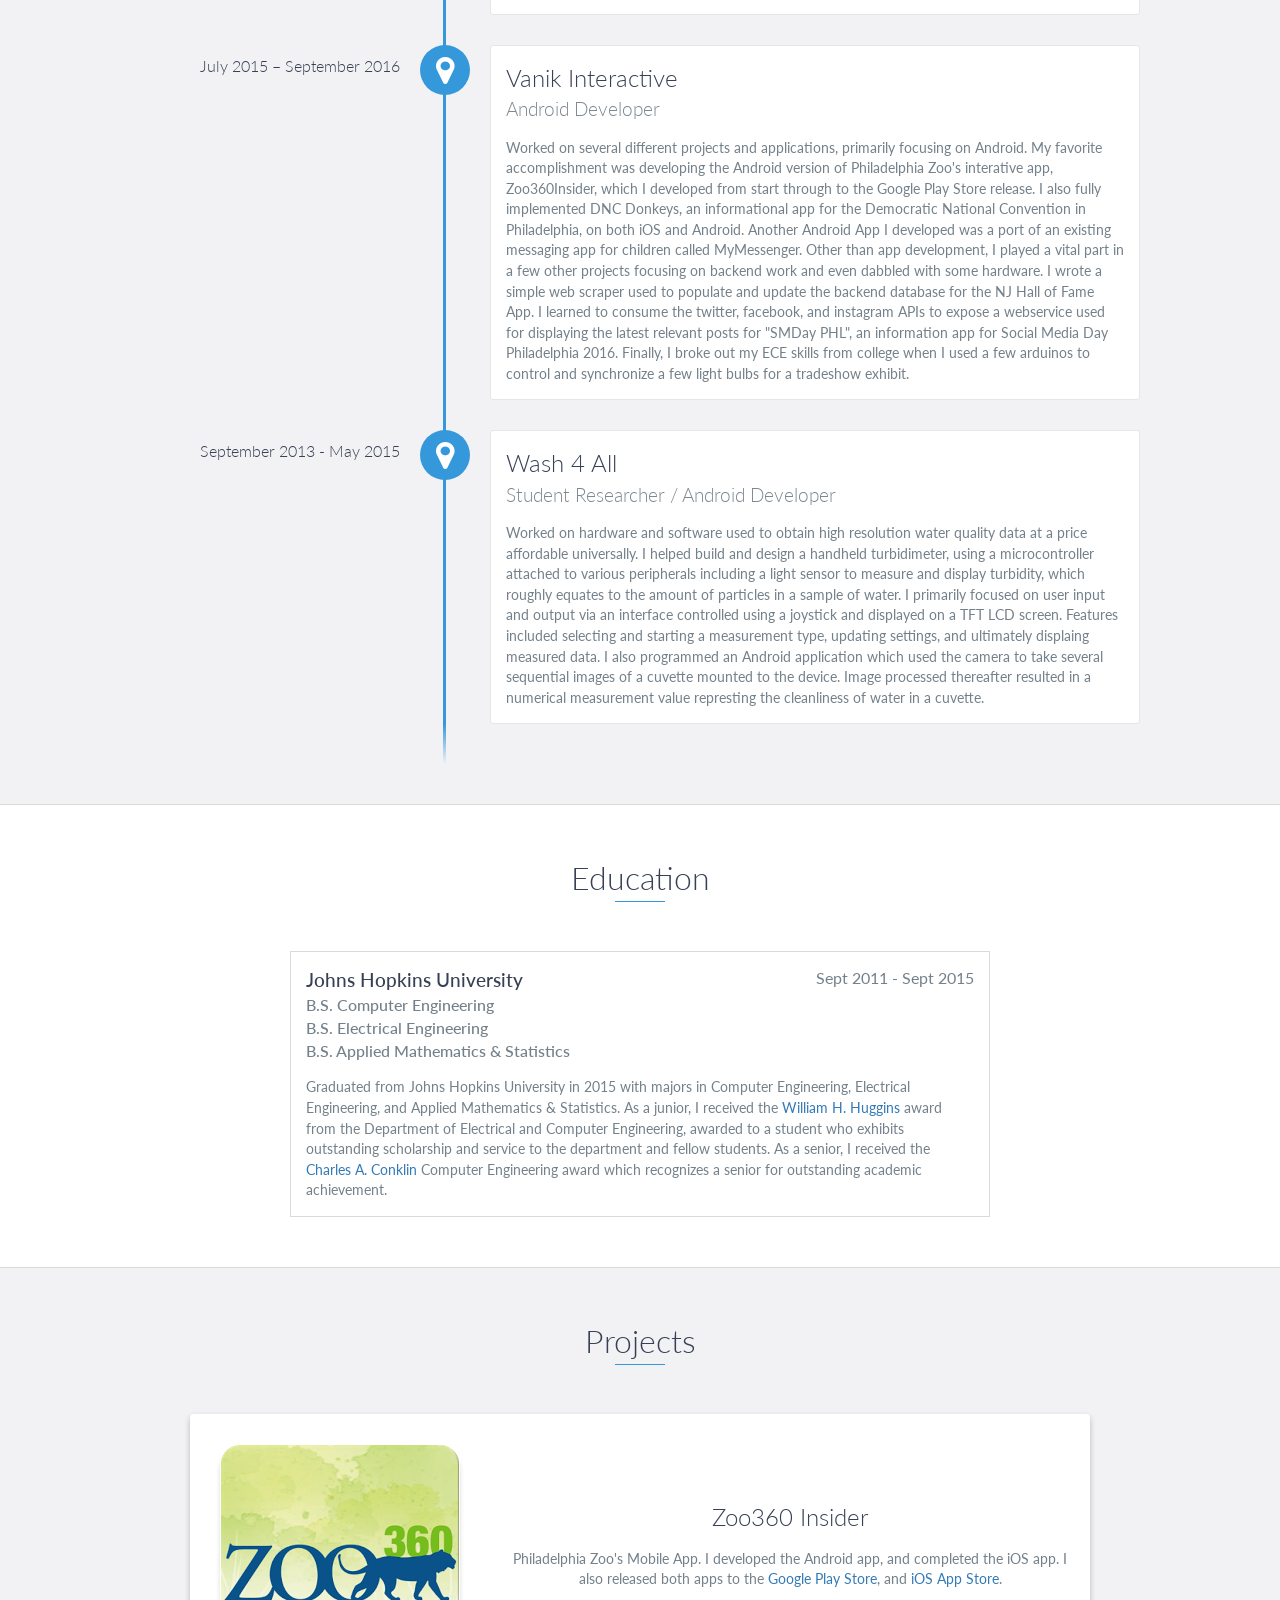
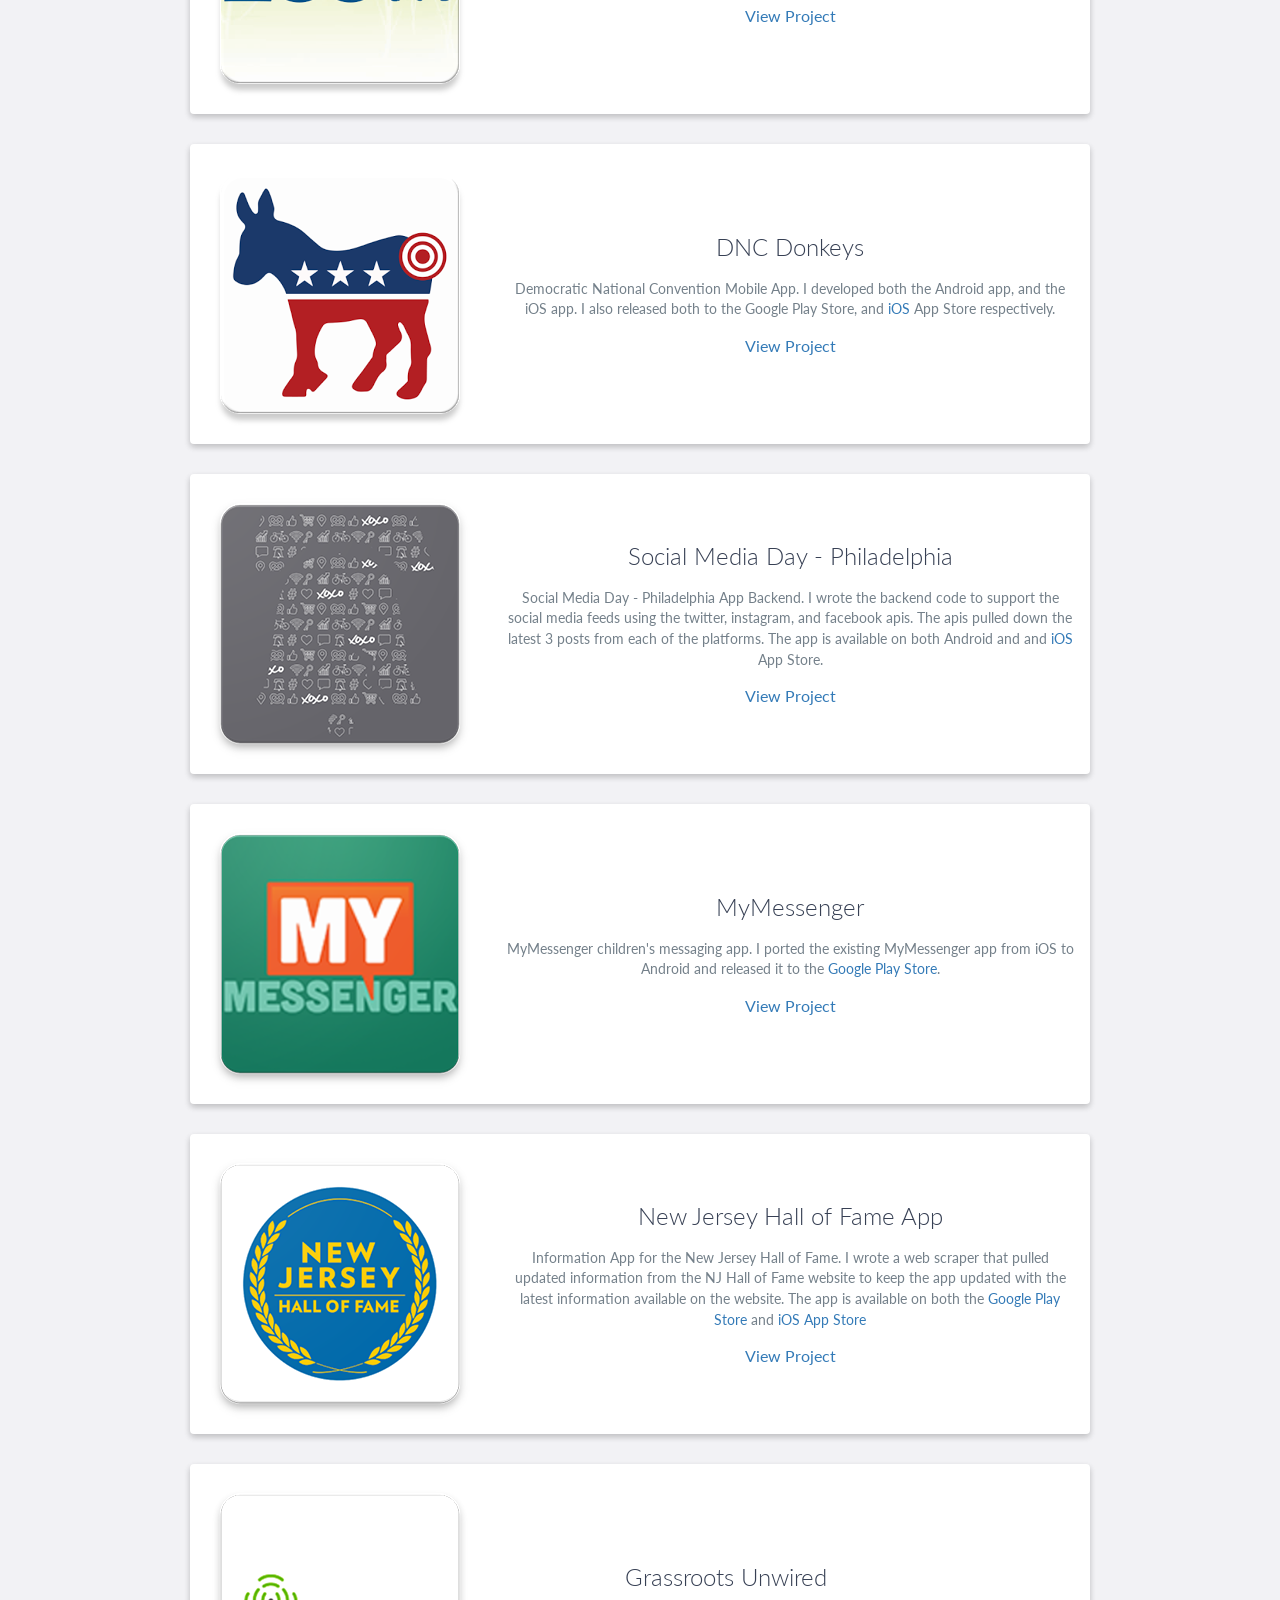
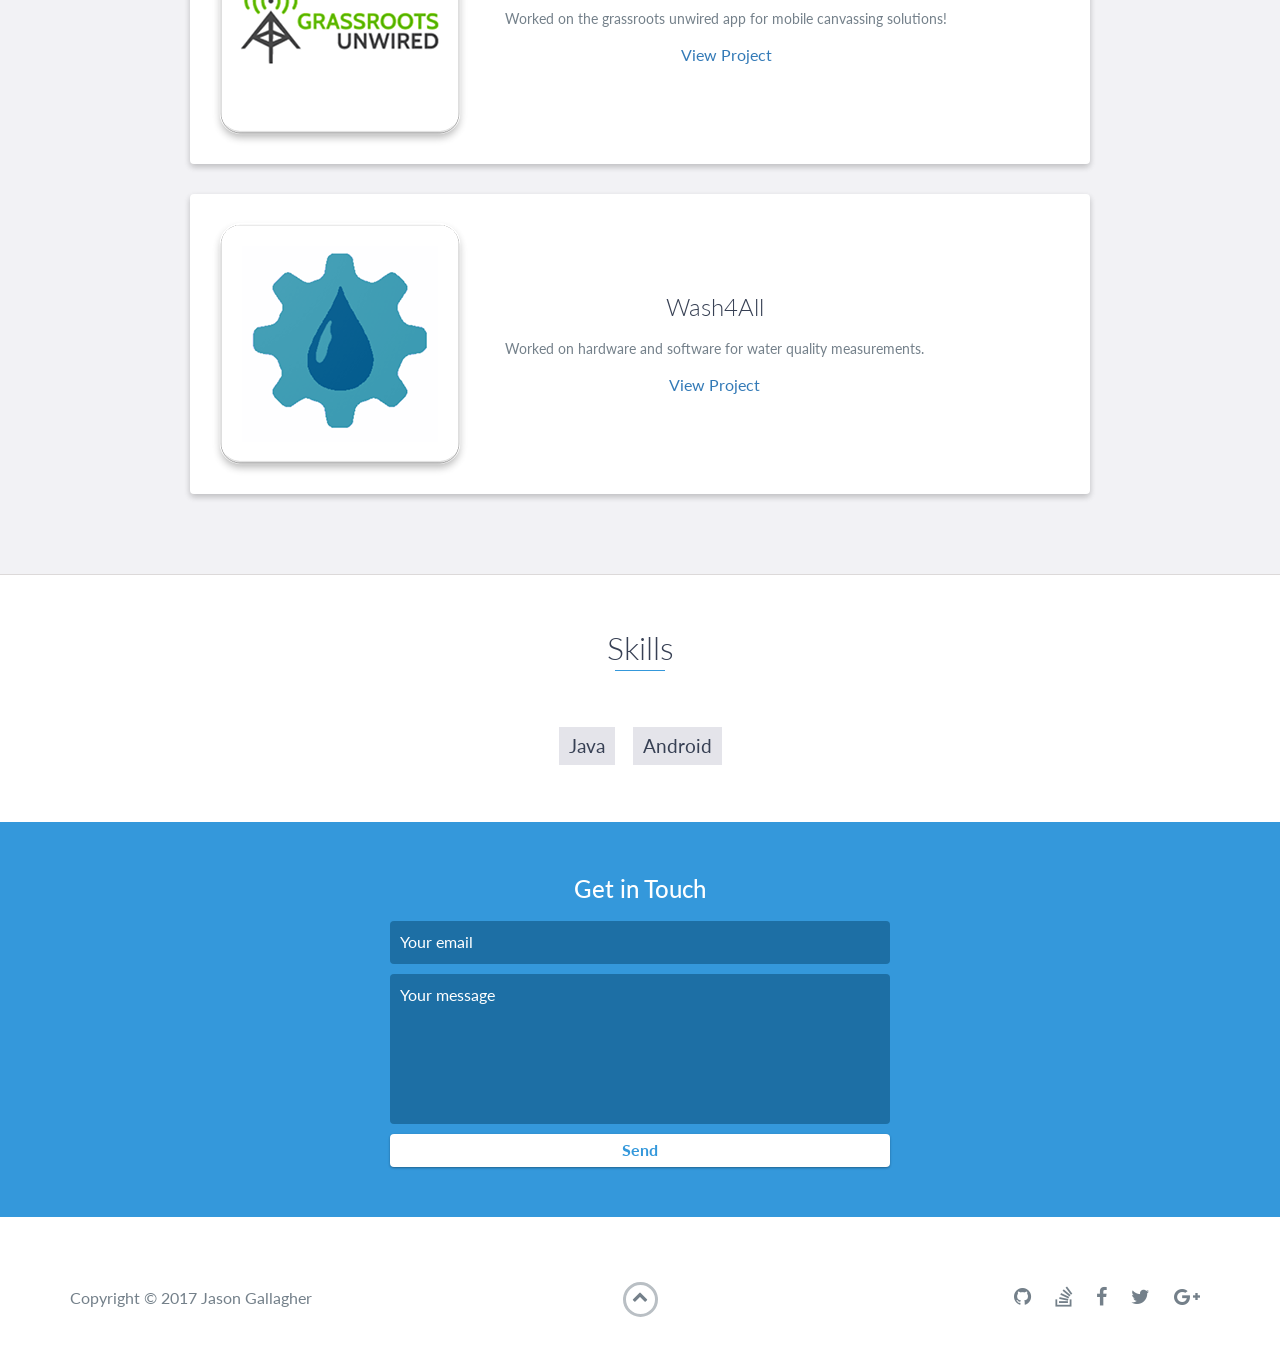
==== commit 3485edae: "better project images" ====
--- a/home.html
+++ b/home.html
@@ -12,6 +12,16 @@
     <link rel="stylesheet" href="libs/font-awesome/css/font-awesome.min.css">
     <link href="css/bootstrap.min.css" rel="stylesheet">
     <link href="css/styles.css" rel="stylesheet">
+
+    <!-- Google Analytics -->
+    <script>
+        (function(i,s,o,g,r,a,m){i['GoogleAnalyticsObject']=r;i[r]=i[r]||function(){
+        (i[r].q=i[r].q||[]).push(arguments)},i[r].l=1*new Date();a=s.createElement(o),
+        m=s.getElementsByTagName(o)[0];a.async=1;a.src=g;m.parentNode.insertBefore(a,m)
+        })(window,document,'script','https://www.google-analytics.com/analytics.js','ga');
+        ga('create', 'UA-77177878-1', 'auto');
+        ga('send', 'pageview'); 
+    </script>
 </head>
 
 <body>
@@ -73,7 +83,7 @@
                 </div>
                 <div class="col-md-8">
                     <p>
-                        Hey! I'm Jason, a Software Engineer focusing on Android development. I'm originally from Southern New Jersey and currently work in the Philadelphia Area. I studied Computer and Electrical Engineering at Johns Hopkins University and graduated in 2015. I am humbled and awed by today's technical achievements and love learning how things work and using new knowledge in applications with my projects. When I am not coding you can find me shredding at the nearest skatepark. 
+                        Hey! I'm Jason, a Software Engineer focusing on Android development. I'm originally from Southern New Jersey and currently work in the Philadelphia Area. I studied Computer and Electrical Engineering at Johns Hopkins University and graduated with the class of 2015. I am humbled and awed by today's technical achievements and love learning how things work. When I am not coding you can find me shredding at the nearest skatepark. 
                     </p>
                 </div>
             </div>
@@ -88,9 +98,7 @@
                 <h3>Grassroots Unwired</h3>
                 <h4>Android Developer</h4>
                 <p>
-                    I currently work as the lead mobile developer at Grassroots Unwired. My work focuses
-                    on the Grassroots Unwired mobile android app. The app's purpose is to enhance face to face fundraising and political canvassing through door to door interaction. It eliminates the need for typical pencial and paper data aquisition, and manual data entry. Some of my key contributions to the app include providing an automatic updater as our application is not on the play store, implementing a generic api for payements, and improving app architecture and tetability by incoporating design patterns and dependency injection. 
-
+                    I am currently the Lead Android Developer at Grassroots Unwired. I primarily work on our Android app which works to enhance face-to-face fundraising and political canvassing for door to door interactions. It eliminates the need for typical pencil and paper data aquisition, and subsequent manual data entry. Some of my key contributions to the app include the addition of a self updating app to ensure clients have the latest release (our application is NOT on the play store). I've also designed and implemented a generic api for payments to simplify collection from the many different payment providers used by our clients. Finally, I've worked extremely hard to improve the overall application architecture and codebase health to provide a more friendly enviornment conducive to testability. 
                     <!--
                     The app provides several features that allow canvassers to ask questions and report information
                     about potential donors without the need for paper and pencil with data entry. I've focused on several features and architectural improvements of our application. For one, our application is not on the google play store. For this reason, clients cannot receive updates seamlessly through the play store. Before I arrived at grassroots, clients would need to update the app versions manually as new features, bugs were fixed etc. This took up valuable customer support time and developer time, when the problem was often fixed by simply updating the app. I saw a big oppurtunity to cut time and effort here, so I proposed and implemented a self updating feature. This made the lives of customers, and our own works much better, a big win for everyone. My next big project was to streamline payment processors. Our app often involves buying products and making donations. Over time, we began to support several different payment providers. Many of the implementation details were left on the mobile app side, I was an oppurtunity to keep everyting consistent by proposing a generic api to deal with payments server side, leaving the details and updates for the backend. Another big undertaking I took was ensuring overall health for the codebase. I immediately switch us over from eclipse to android studio and maintained different branches that allowed code to be shared across all of our applications. Next, I started incorporating some best practices into the application by separating out code into architectural patterns (MVVM). I started working with Dagger 2 to help dependencies which was great for testability. -->
@@ -101,7 +109,13 @@
                 <h3>Vanik Interactive</h3>
                 <h4>Android Developer</h4>
                 <p>
+                    Worked on several different projects and applications, primarily focusing on Android. My favorite accomplishment was developing the Android version of Philadelphia Zoo's interative app, Zoo360Insider, which I developed from start through to the Google Play Store release. I also fully implemented DNC Donkeys, an informational app for the Democratic National Convention in Philadelphia, on both iOS and Android. Another Android App I developed was a port of an existing messaging app for children called MyMessenger. 
+                    Other than app development, I played a vital part in a few other projects focusing on backend work and even dabbled with some hardware. I wrote a simple web scraper used to populate and update the backend database for the NJ Hall of Fame App. I learned to consume the twitter, facebook, and instagram APIs to expose a webservice used for displaying the latest relevant posts for "SMDay PHL", an information app for Social Media Day Philadelphia 2016. Finally, I broke out my ECE skills from college when I used a few arduinos to control and synchronize a few light bulbs for a tradeshow exhibit. 
+                    <!--
+                    Some of my favorite features include real time path mapping and navigation to any desired exhibit or point of interest. Another fun feature was a crowd-sourced heat map showing latest animal sightings in the <a href="http://www.philadelphiazoo.org/Explore/Zoo360-Animal-Trails.htm">Zoo 360 Trails.</a> Besides the Android app, another developer and I implemented the application backend and database which was shared with the iOS app. Finally, I got the chance to get my hands dirty with iOS when I undertook the task of completing the last month of development and ultimately releasing it on the iOS App Store.
+                    While at Vanik Interactive, I also implemented an app providing helpful information about the Democratic National Convention, "DNC Donkeys, for both iOS and Android. 
                     I lead the development of several applications while at Vanik Interactive. I was the sole android developer for the Philalphia Zoo's new mobile application, "Zoo360Insder" that helps users find information, navigation to destinations, locate animals in real time, and share there experience with other guests by posting their photos. Other apps I implemented at Vanik include "MyMessenger", a chat application for children, "DNC Donkeys" an informational app for the Democratic National Convention "DNC Donkeys" which I developed for both iOS and Android, and released to the associated stores. Additionally, I used public apis to implement real time social feeds from twitter, instagram, and facebook for "SMDAYPHL", an informational app for Philadelphia's social media day, released on both iOS and Android. Finally, I did some webscraping to keep up to date information for the "NJ Hall of Fame" application
+                    -->
                 </p>
             </div>
 
@@ -109,7 +123,7 @@
                 <h3>Wash 4 All</h3>
                 <h4>Student Researcher / Android Developer</h4>
                 <p>
-                    Worked on many hardware and software projects focused on bringing water quality measurement information to those who cannot afford expensive devices. I helped build and design a handheld turbidimeter. Worked on another android application that read turbidity using the camera and image processing, with an additional 3d printed attatchement that housed a cuvette. 
+                    Worked on hardware and software used to obtain high resolution water quality data at a price affordable universally. I helped build and design a handheld turbidimeter, using a microcontroller attached to various peripherals including a light sensor to measure and display turbidity, which roughly equates to the amount of particles in a sample of water. I primarily focused on user input and output via an interface controlled using a joystick and displayed on a TFT LCD screen. Features included selecting and starting a measurement type, updating settings, and ultimately displaing measured data. I also programmed an Android application which used the camera to take several sequential images of a cuvette mounted to the device. Image processed thereafter resulted in a numerical measurement value represting the cleanliness of water in a cuvette.
                 </p>
             </div>
         </div>
@@ -121,7 +135,9 @@
         <div class="education-block">
             <h3>Johns Hopkins University</h3>
             <span class="education-date">Sept 2011 - Sept 2015</span>
-            <h4>Bachelor of Science in Computer Engineering, Electrical Engineering, and Applied Mathematics & Statistics</h4>
+            <h4>B.S. Computer Engineering<br>
+                B.S. Electrical Engineering<br>
+                B.S. Applied Mathematics & Statistics</h4>
             <p>
                 Graduated from Johns Hopkins University in 2015 with majors in Computer Engineering, Electrical Engineering, and Applied Mathematics & Statistics. As a junior, I received the <a href="https://engineering.jhu.edu/wp-content/uploads/2014/06/JHU-WSE-convocation-14.pdf">William H. Huggins</a> award from the Department of Electrical and Computer Engineering, awarded to a student who exhibits outstanding scholarship and service to the department and fellow students. As a senior, I received the <a href="https://engineering.jhu.edu/ece/2015/05/06/2015-convocation-award-winner-of-electrical-and-computer-engineering/#.WWN0c9PytE4">Charles A. Conklin</a> Computer Engineering award which recognizes a senior for outstanding academic achievement.
             </p>
@@ -188,7 +204,7 @@
 
                 <div class="project shadow-large">
                     <div class="project-image">
-                        <img src="images/project_smday.webp" />
+                        <img src="images/project_ic_smday_300x300.png" />
                     </div>
                     <!-- End .project-image -->
                     <div class="project-info">
@@ -204,7 +220,7 @@
 
                 <div class="project shadow-large">
                     <div class="project-image">
-                        <img src="images/project_mm.webp" />
+                        <img src="images/project_ic_mm_300x300.png" />
                     </div>
                     <!-- End .project-image -->
                     <div class="project-info">
@@ -220,7 +236,7 @@
 
                 <div class="project shadow-large">
                     <div class="project-image">
-                        <img src="images/project_njhof.webp" />
+                        <img src="images/project_ic_hof_300x300.png" />
                     </div>
                     <!-- End .project-image -->
                     <div class="project-info">
@@ -236,7 +252,7 @@
 
                 <div class="project shadow-large">
                     <div class="project-image">
-                        <img src="images/project_gru.png" />
+                        <img src="images/project_ic_gru_300x300.png" />
                     </div>
                     <!-- End .project-image -->
                     <div class="project-info">
@@ -245,6 +261,22 @@
                             Worked on the grassroots unwired app for mobile canvassing solutions!
                         </p>
                         <a href="http://grassrootsunwired.com/features/platform-features/">View Project</a>
+                    </div>
+                    <!-- End .project-info -->
+                </div>
+                <!-- End .project -->
+
+                <div class="project shadow-large">
+                    <div class="project-image">
+                        <img src="images/project_ic_wash_300x300.png" />
+                    </div>
+                    <!-- End .project-image -->
+                    <div class="project-info">
+                        <h3>Wash4All</h3>
+                        <p>
+                            Worked on hardware and software for water quality measurements. 
+                        </p>
+                        <a href="wash4all.org">View Project</a>
                     </div>
                     <!-- End .project-info -->
                 </div>
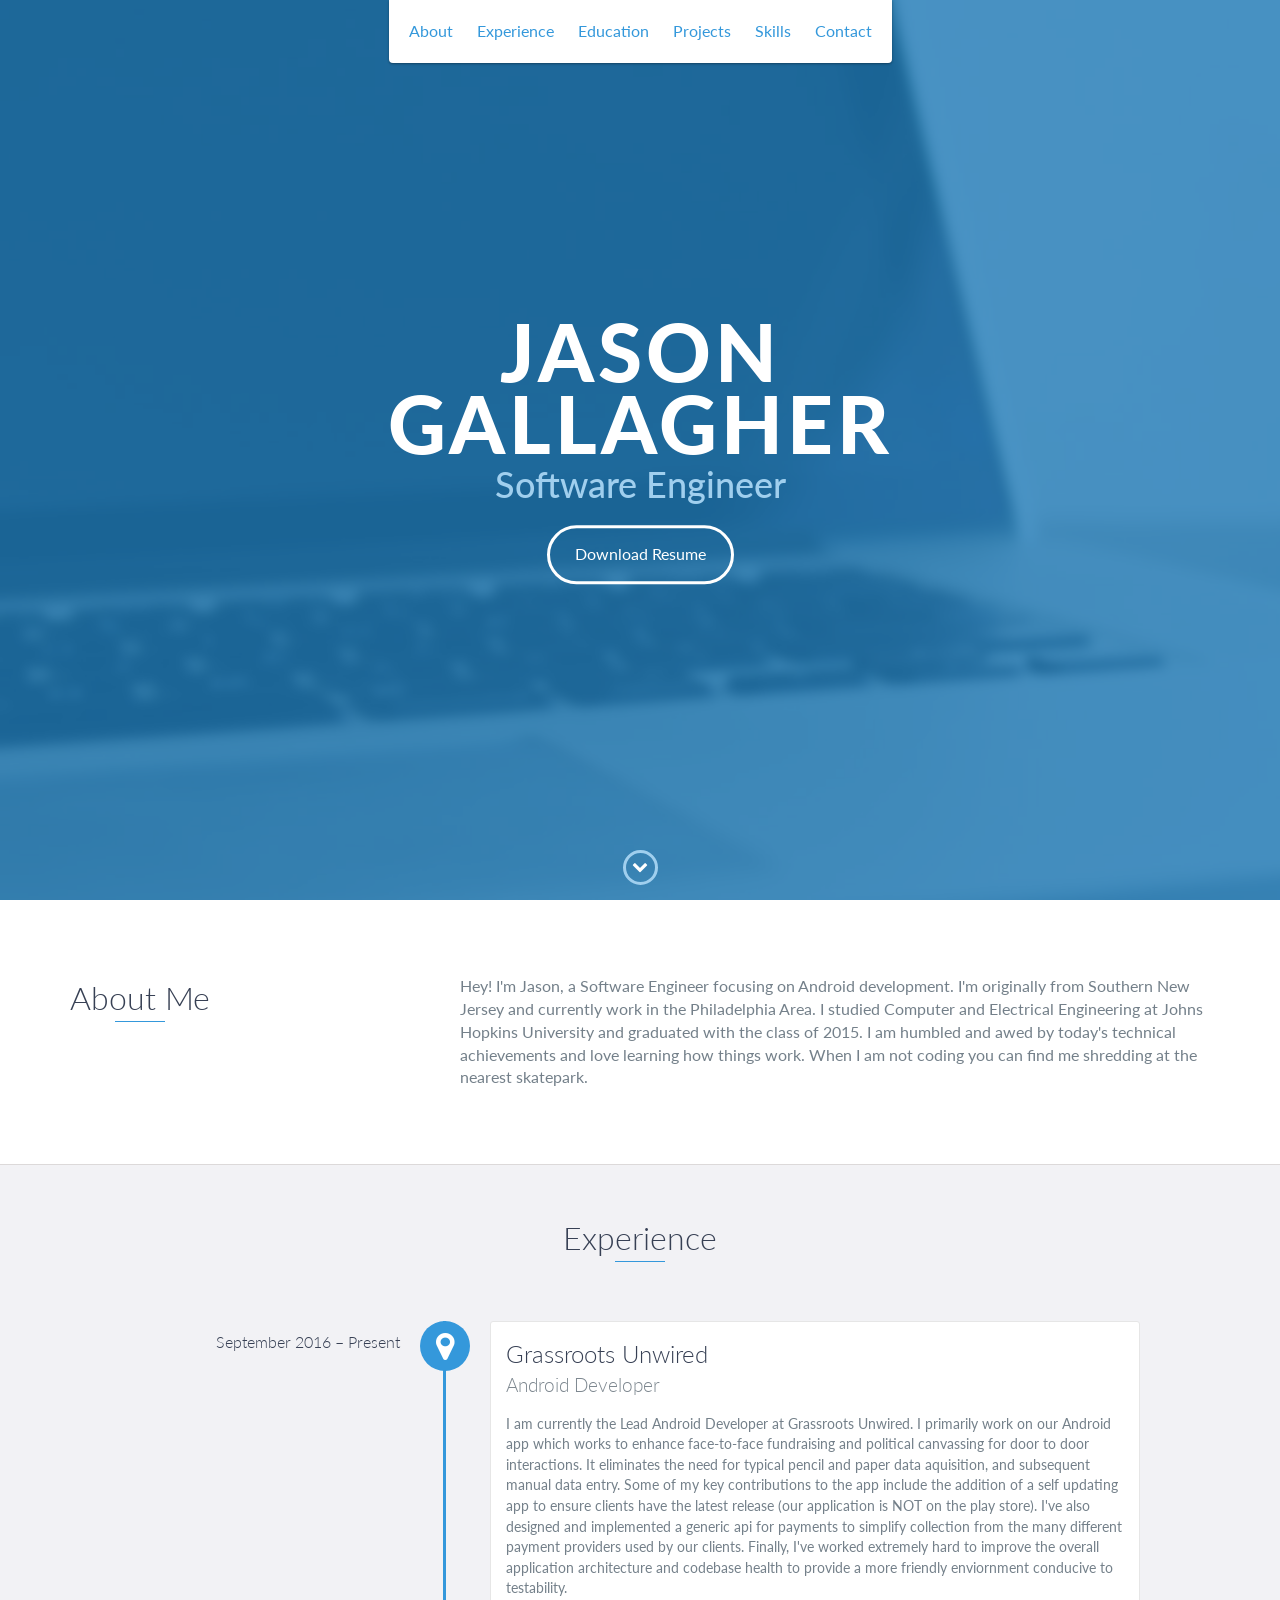
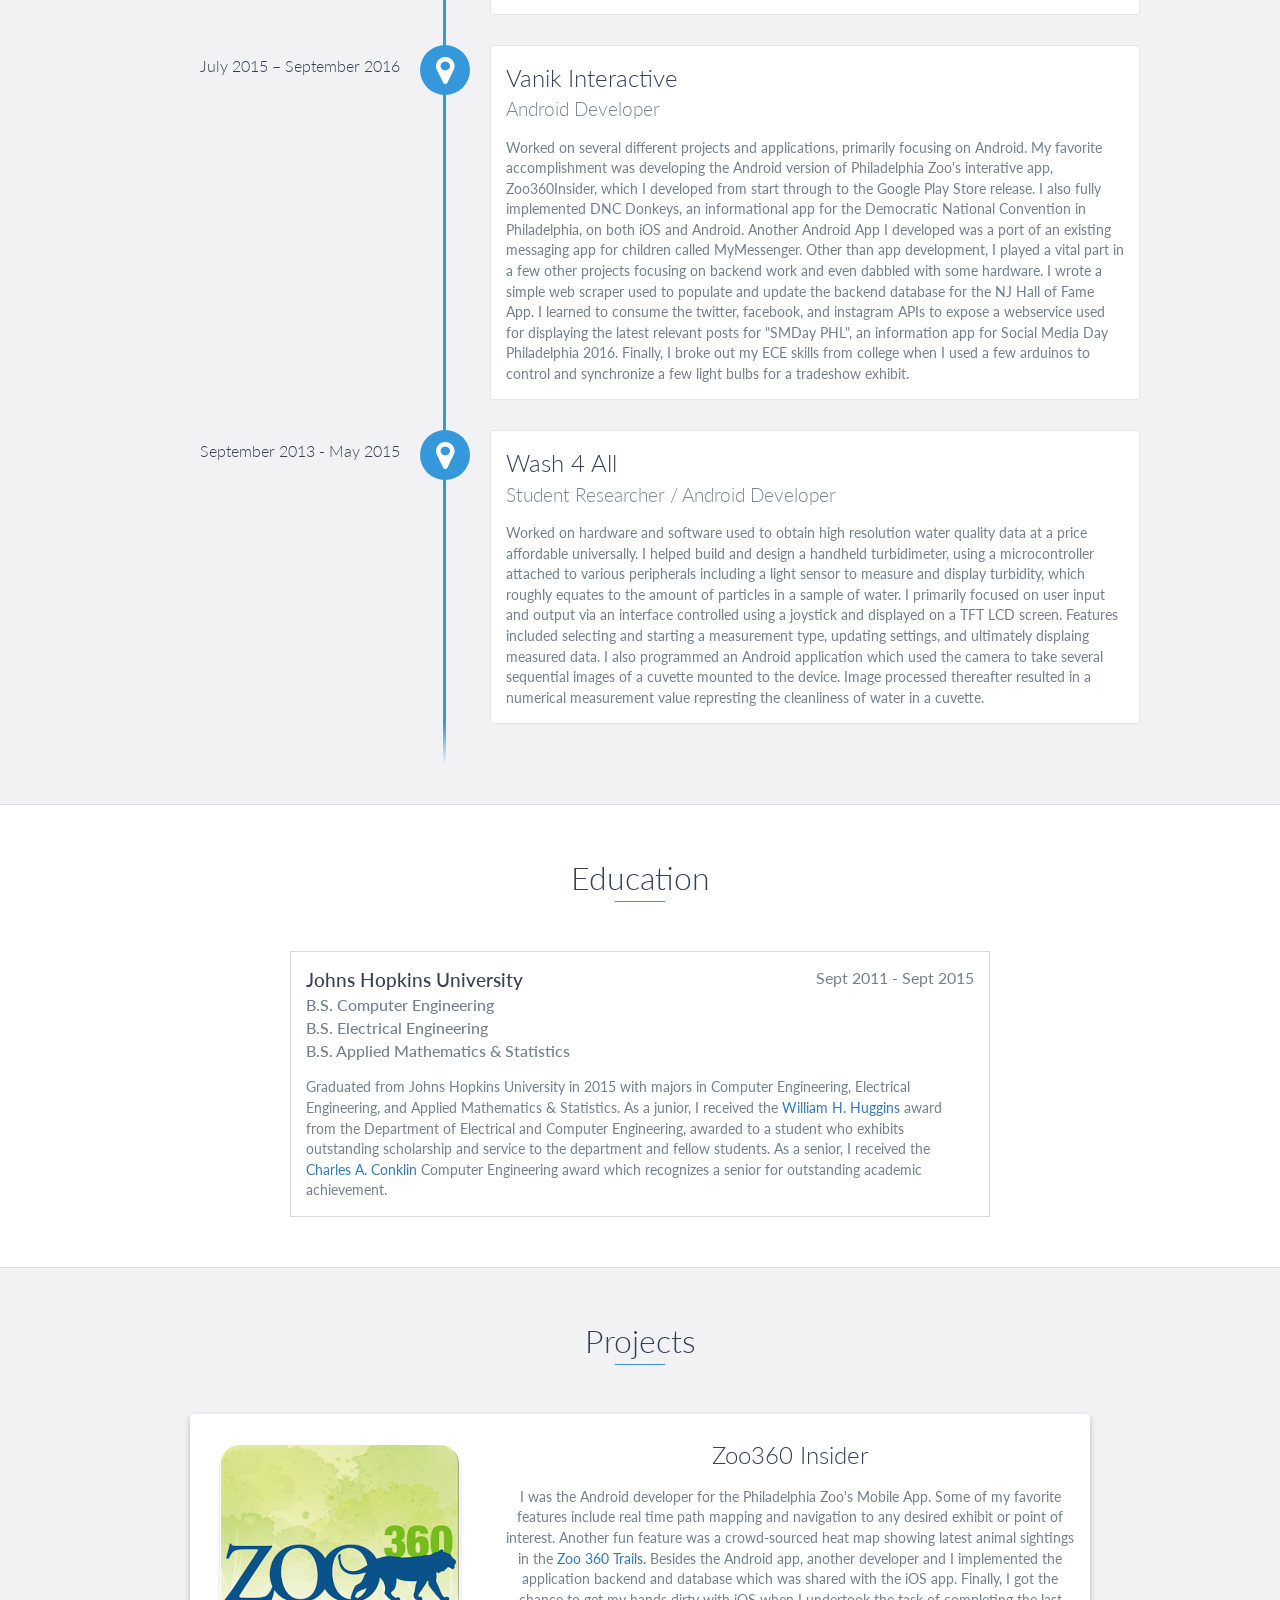
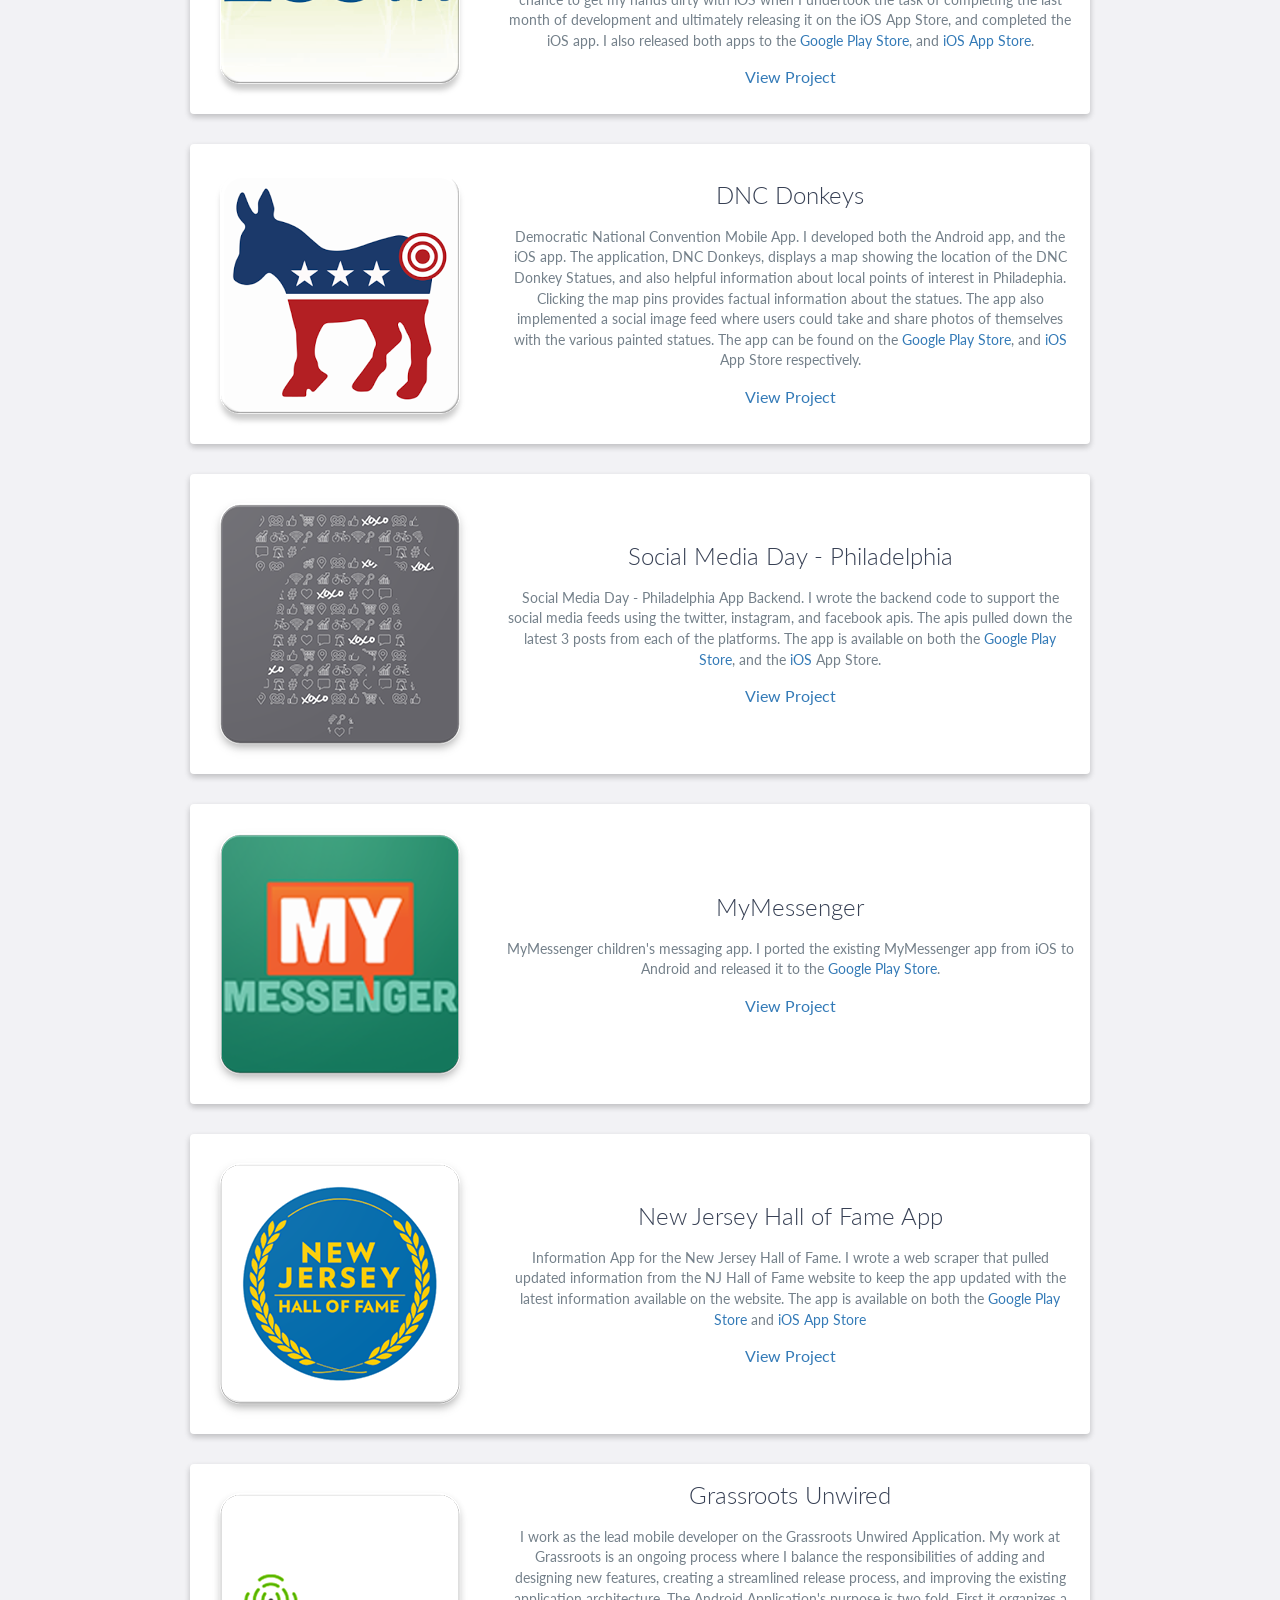
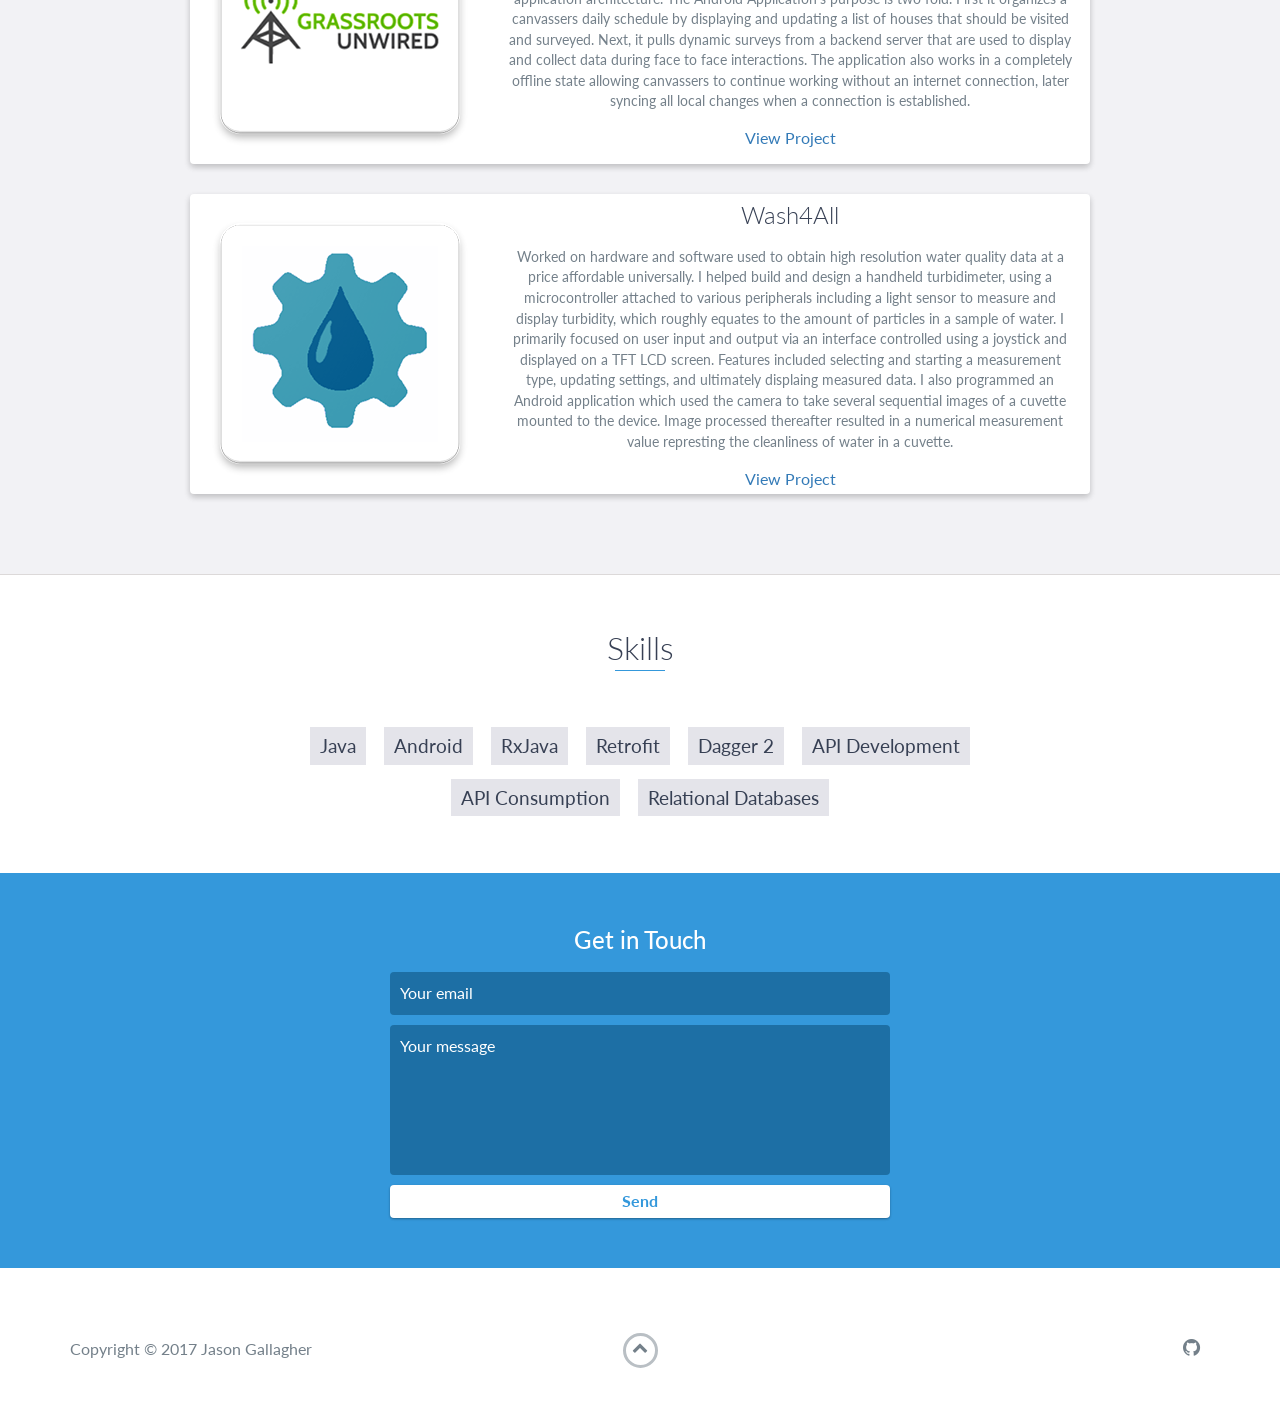
==== commit 5a778634: "project descriptions" ====
--- a/home.html
+++ b/home.html
@@ -178,7 +178,7 @@
                     <div class="project-info">
                         <h3>Zoo360 Insider</h3>
                         <p>
-                            Philadelphia Zoo's Mobile App. I developed the Android app, and completed the iOS app. I also released both apps to the <a href="https://play.google.com/store/apps/details?id=com.vanik.zooandroid">Google Play Store</a>, and <a href="https://itunes.apple.com/us/app/zoo360insider/id1114902902?mt=8">iOS App Store</a>.
+                            I was the Android developer for the Philadelphia Zoo's Mobile App. Some of my favorite features include real time path mapping and navigation to any desired exhibit or point of interest. Another fun feature was a crowd-sourced heat map showing latest animal sightings in the <a href="http://www.philadelphiazoo.org/Explore/Zoo360-Animal-Trails.htm">Zoo 360 Trails.</a> Besides the Android app, another developer and I implemented the application backend and database which was shared with the iOS app. Finally, I got the chance to get my hands dirty with iOS when I undertook the task of completing the last month of development and ultimately releasing it on the iOS App Store, and completed the iOS app. I also released both apps to the <a href="https://play.google.com/store/apps/details?id=com.vanik.zooandroid">Google Play Store</a>, and <a href="https://itunes.apple.com/us/app/zoo360insider/id1114902902?mt=8">iOS App Store</a>.
                         </p>
                         <a href="http://www.philadelphiazoo.org/Zoo360/app.htm">View Project</a>
                     </div>
@@ -194,7 +194,7 @@
                     <div class="project-info">
                         <h3>DNC Donkeys</h3>
                         <p>
-                            Democratic National Convention Mobile App. I developed both the Android app, and the iOS app. I also released both to the Google Play Store, and <a href="https://itunes.apple.com/us/app/dnc-donkeys/id1132180699?mt=8">iOS </a>App Store respectively. 
+                            Democratic National Convention Mobile App. I developed both the Android app, and the iOS app. The application, DNC Donkeys, displays a map showing the location of the DNC Donkey Statues, and also helpful information about local points of interest in Philadephia. Clicking the map pins provides factual information about the statues. The app also implemented a social image feed where users could take and share photos of themselves with the various painted statues. The app can be found on the <a href="https://play.google.com/store/apps/details?id=com.vanik.donkeys">Google Play Store</a>, and <a href="https://itunes.apple.com/us/app/dnc-donkeys/id1132180699?mt=8">iOS </a>App Store respectively. 
                         </p>
                         <a href="https://play.google.com/store/apps/details?id=com.vanik.donkeys">View Project</a>
                     </div>
@@ -210,7 +210,7 @@
                     <div class="project-info">
                         <h3>Social Media Day - Philadelphia</h3>
                         <p>
-                            Social Media Day - Philadelphia App Backend. I wrote the backend code to support the social media feeds using the twitter, instagram, and facebook apis. The apis pulled down the latest 3 posts from each of the platforms. The app is available on both Android and and <a href="https://itunes.apple.com/us/app/smdayphl/id1124966461?mt=8">iOS </a>App Store. 
+                            Social Media Day - Philadelphia App Backend. I wrote the backend code to support the social media feeds using the twitter, instagram, and facebook apis. The apis pulled down the latest 3 posts from each of the platforms. The app is available on both the <a href="https://play.google.com/store/apps/details?id=air.com.vanik.smdayphl&hl=en">Google Play Store</a>, and the <a href="https://itunes.apple.com/us/app/smdayphl/id1124966461?mt=8">iOS </a>App Store. 
                         </p>
                         <a href="https://play.google.com/store/apps/details?id=air.com.vanik.smdayphl&hl=en">View Project</a>
                     </div>
@@ -258,7 +258,7 @@
                     <div class="project-info">
                         <h3>Grassroots Unwired</h3>
                         <p>
-                            Worked on the grassroots unwired app for mobile canvassing solutions!
+                            I work as the lead mobile developer on the Grassroots Unwired Application. My work at Grassroots is an ongoing process where I balance the responsibilities of adding and designing new features, creating a streamlined release process, and improving the existing application architecture. The Android Application's purpose is two fold. First it organizes a canvassers daily schedule by displaying and updating a list of houses that should be visited and surveyed. Next, it pulls dynamic surveys from a backend server that are used to display and collect data during face to face interactions. The application also works in a completely offline state allowing canvassers to continue working without an internet connection, later syncing all local changes when a connection is established.  
                         </p>
                         <a href="http://grassrootsunwired.com/features/platform-features/">View Project</a>
                     </div>
@@ -274,7 +274,7 @@
                     <div class="project-info">
                         <h3>Wash4All</h3>
                         <p>
-                            Worked on hardware and software for water quality measurements. 
+                            Worked on hardware and software used to obtain high resolution water quality data at a price affordable universally. I helped build and design a handheld turbidimeter, using a microcontroller attached to various peripherals including a light sensor to measure and display turbidity, which roughly equates to the amount of particles in a sample of water. I primarily focused on user input and output via an interface controlled using a joystick and displayed on a TFT LCD screen. Features included selecting and starting a measurement type, updating settings, and ultimately displaing measured data. I also programmed an Android application which used the camera to take several sequential images of a cuvette mounted to the device. Image processed thereafter resulted in a numerical measurement value represting the cleanliness of water in a cuvette.
                         </p>
                         <a href="wash4all.org">View Project</a>
                     </div>
@@ -291,6 +291,12 @@
         <ul>
             <li>Java</li>
             <li>Android</li>
+            <li>RxJava</li>
+            <li>Retrofit</li>
+            <li>Dagger 2</li>
+            <li>API Development</li>
+            <li>API Consumption</li>
+            <li>Relational Databases</li>
             <!--
             <li>Ruby</li>
             <li>Go</li>
@@ -324,7 +330,7 @@
     <div id="contact">
         <h2>Get in Touch</h2>
         <div id="contact-form">
-            <form method="POST" action="https://formspree.io/jasongallagher21@email.com">
+            <form method="POST" action="https://formspree.io/jasongallagher21@gmail.com">
                 <input type="hidden" name="_subject" value="Contact request from personal website" />
                 <input type="email" name="_replyto" placeholder="Your email" required>
                 <textarea name="message" placeholder="Your message" required></textarea>
@@ -351,8 +357,9 @@
                 <div class="col-sm-5 social">
                     <ul>
                         <li>
-                            <a href="https://github.com/" target="_blank"><i class="fa fa-github" aria-hidden="true"></i></a>
-                        </li>
+                            <a href="https://github.com/JGall1" target="_blank"><i class="fa fa-github" aria-hidden="true"></i></a>
+                        </li>
+                        <!--
                         <li>
                             <a href="https://stackoverflow.com/" target="_blank"><i class="fa fa-stack-overflow" aria-hidden="true"></i></a>
                         </li>
@@ -365,6 +372,7 @@
                         <li>
                             <a href="https://plus.google.com/" target="_blank"><i class="fa fa-google-plus" aria-hidden="true"></i></a>
                         </li>
+                        -->
                     </ul>
                 </div>
             </div>
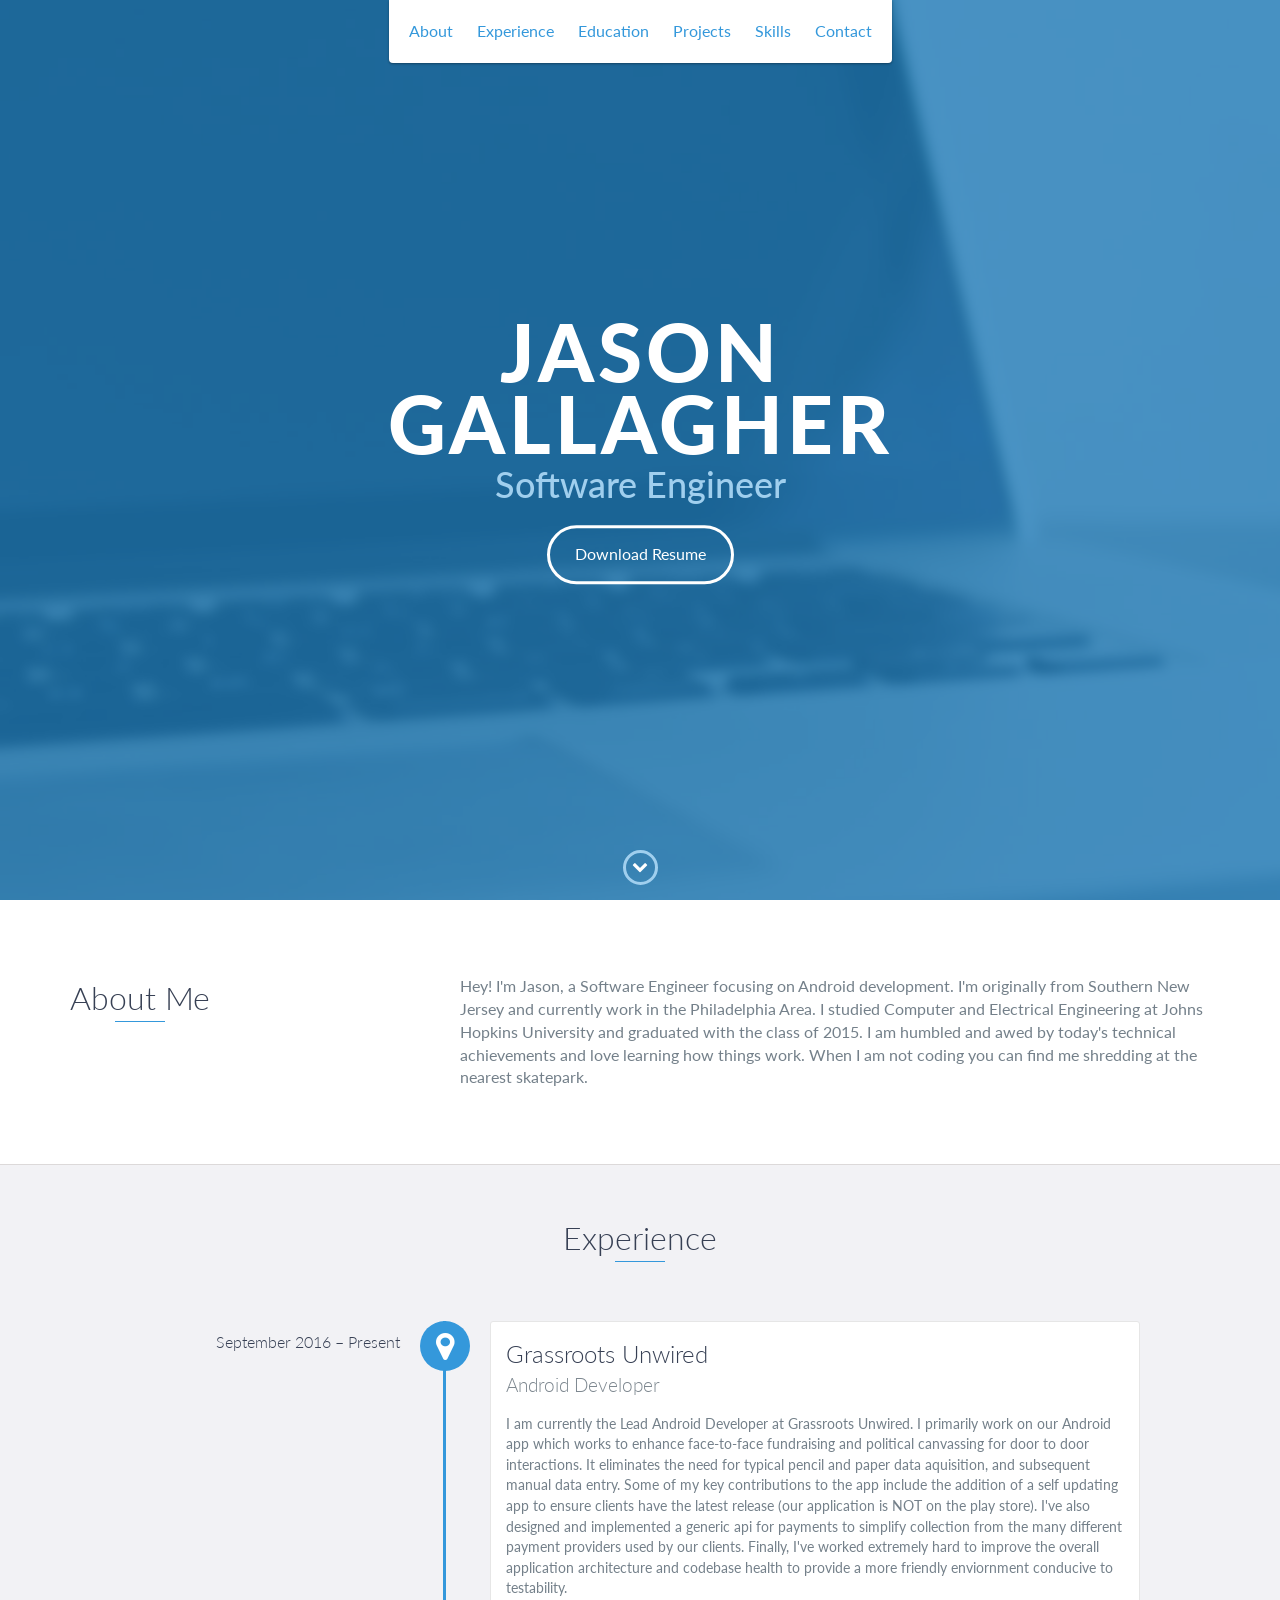
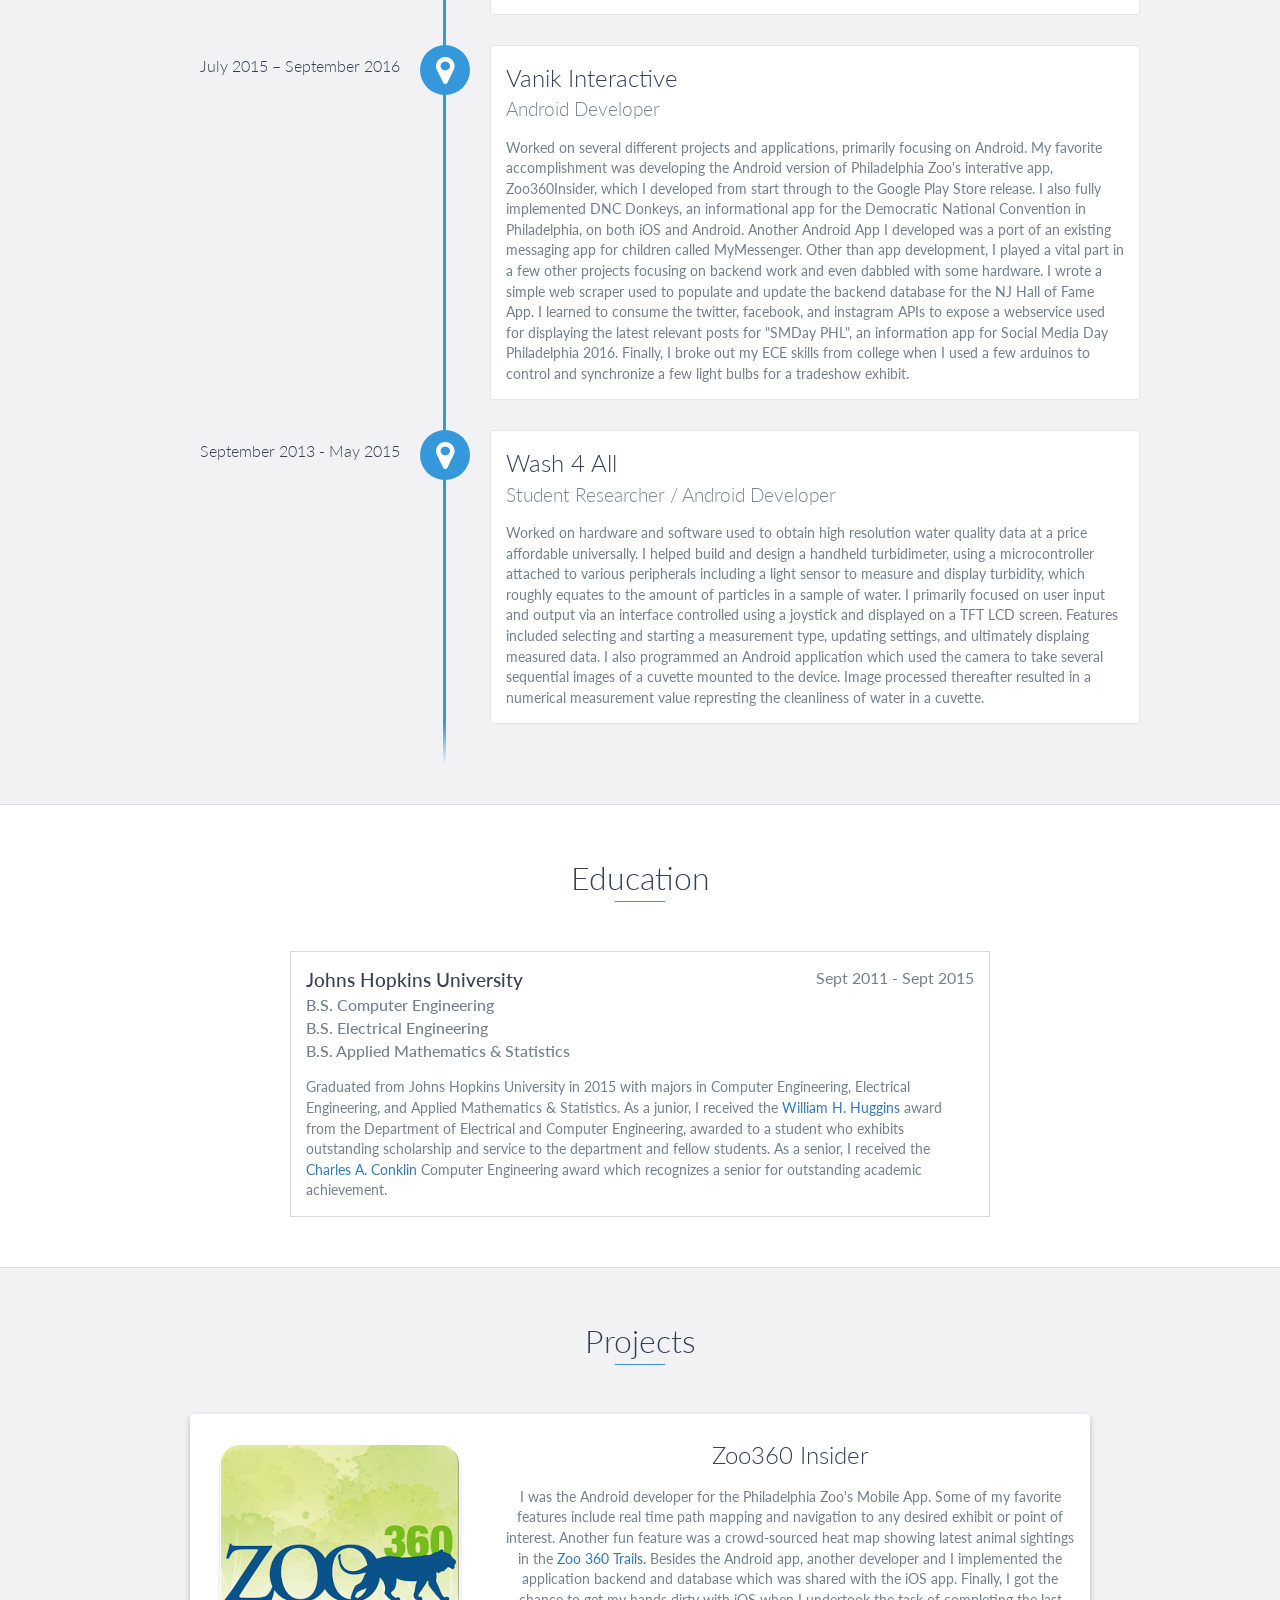
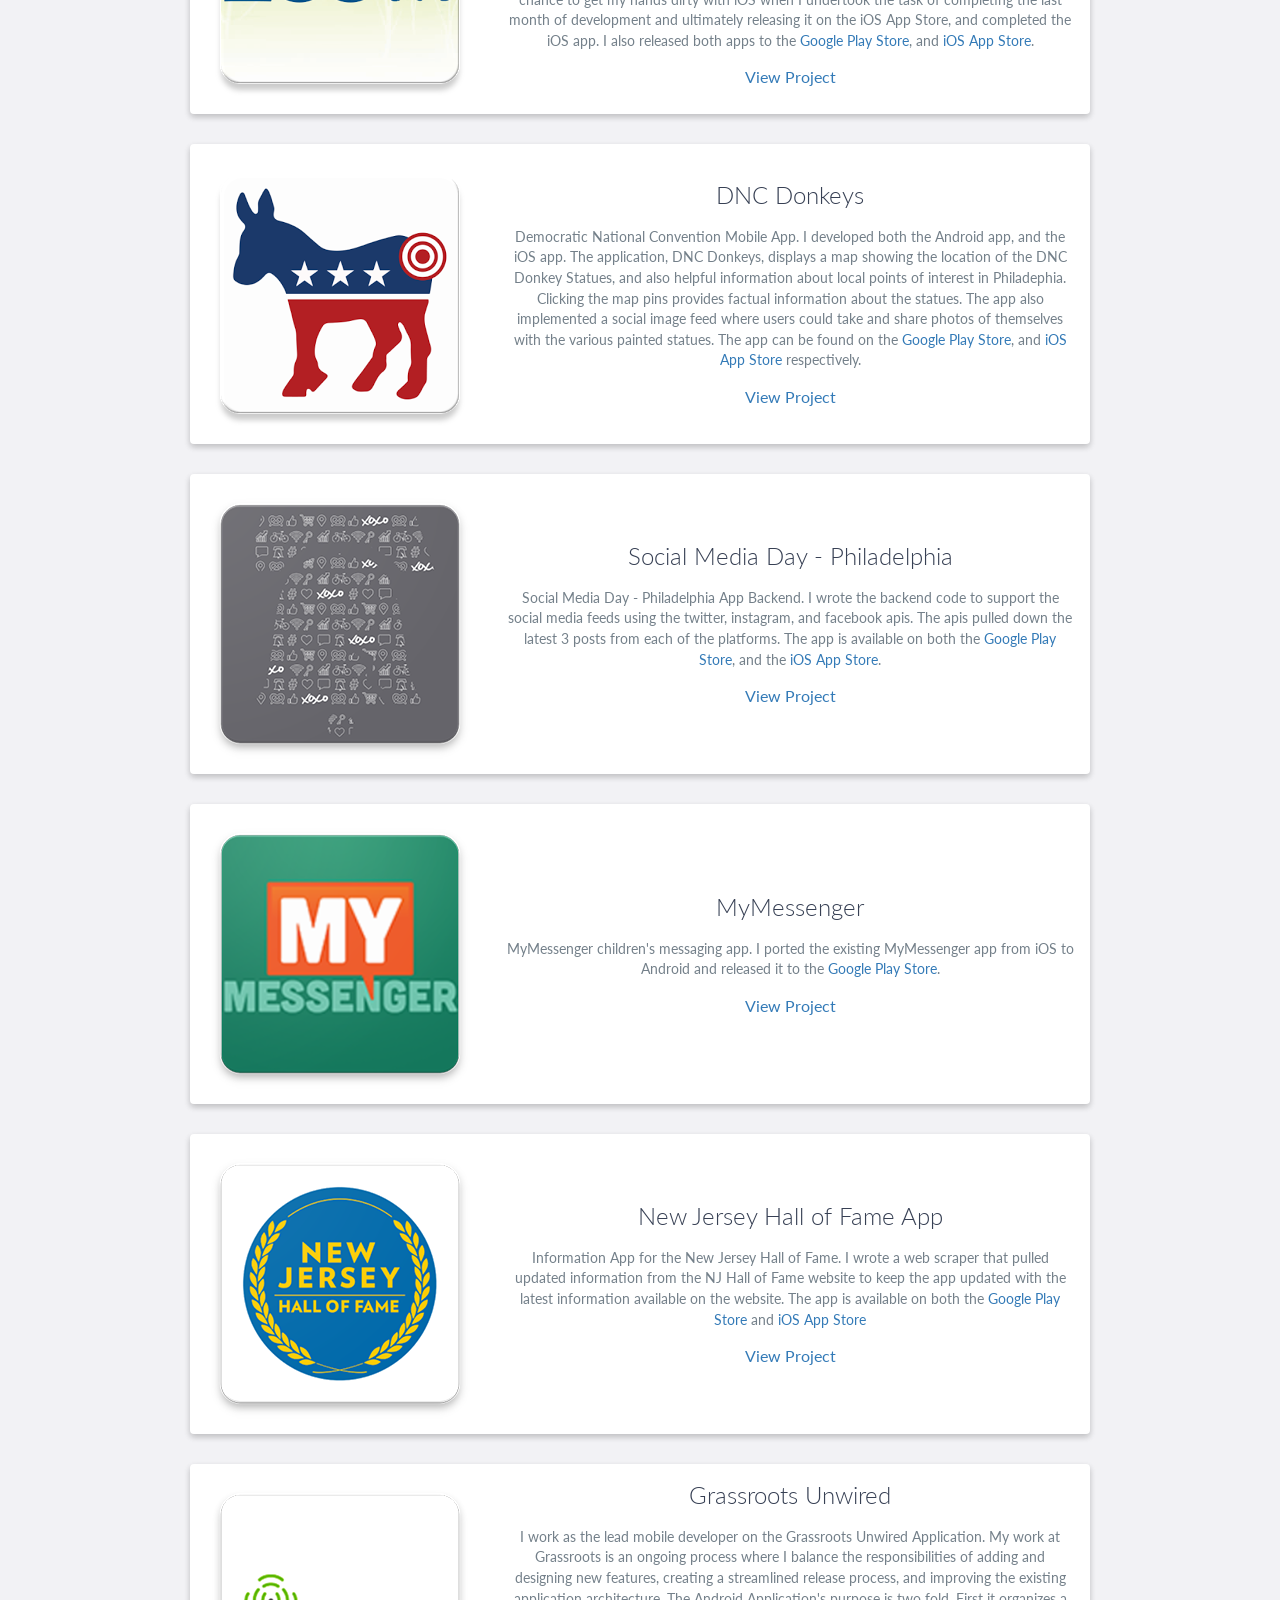
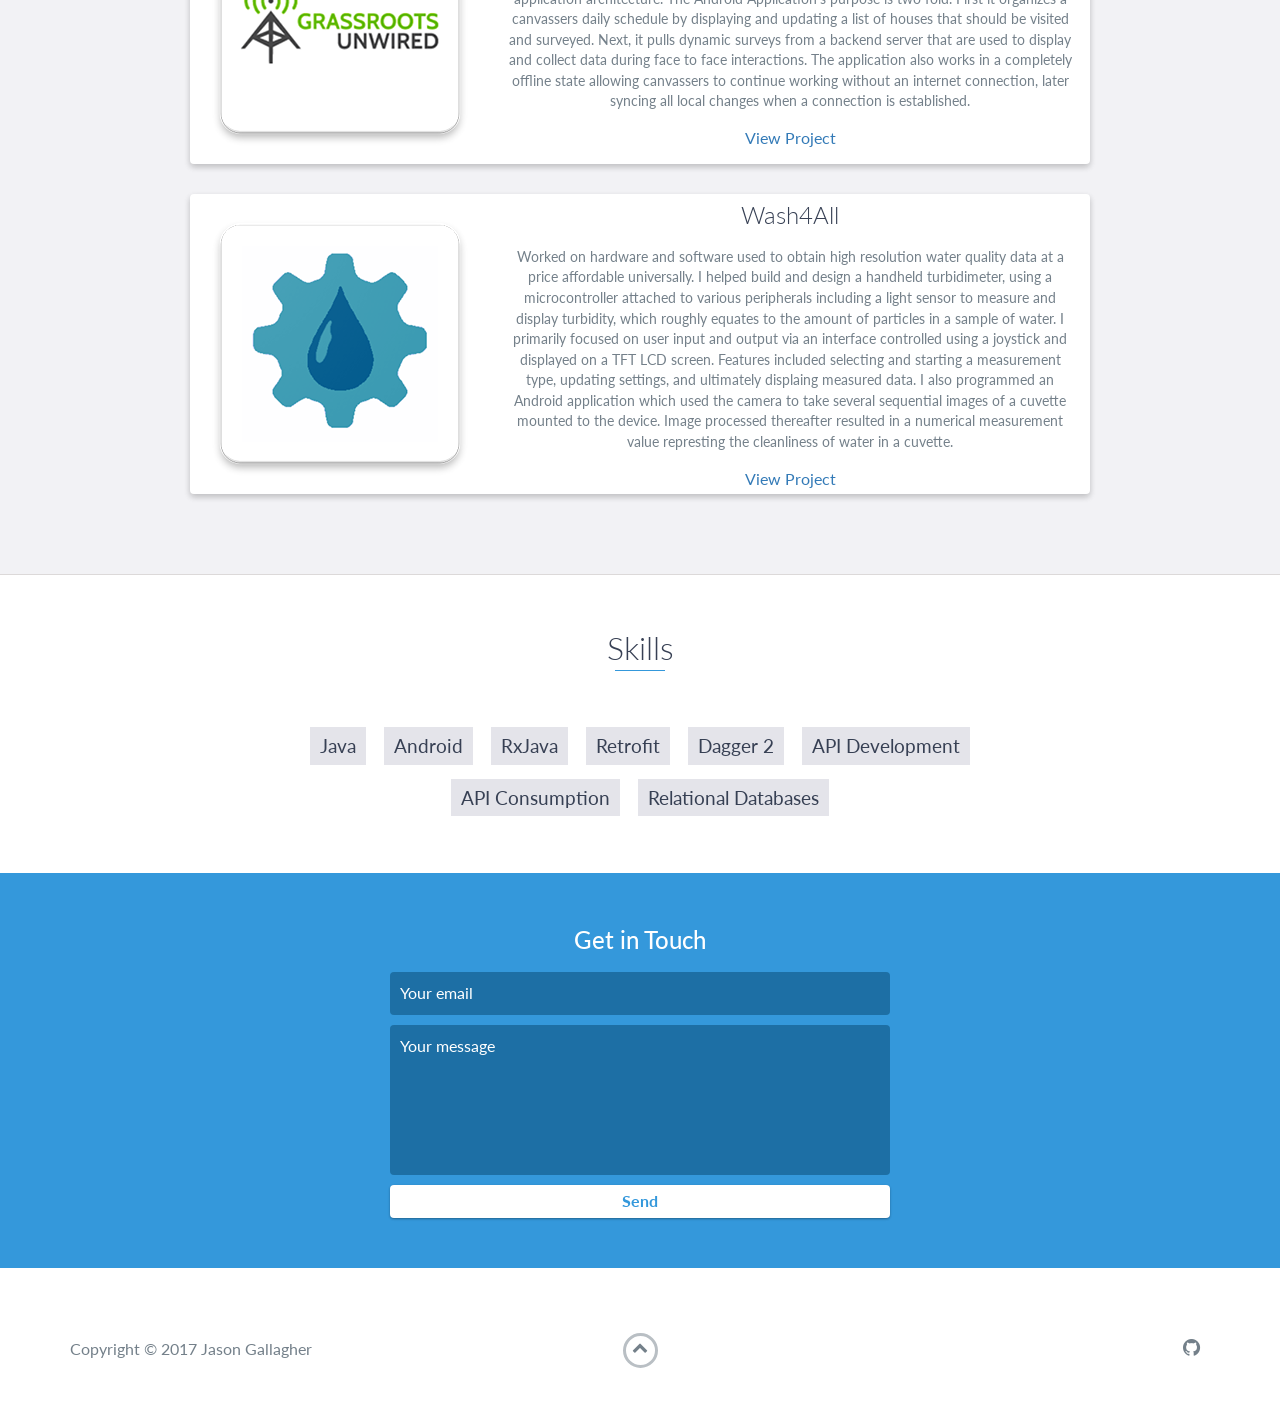
==== commit 3554333c: "fix typo in proj description" ====
--- a/home.html
+++ b/home.html
@@ -194,7 +194,7 @@
                     <div class="project-info">
                         <h3>DNC Donkeys</h3>
                         <p>
-                            Democratic National Convention Mobile App. I developed both the Android app, and the iOS app. The application, DNC Donkeys, displays a map showing the location of the DNC Donkey Statues, and also helpful information about local points of interest in Philadephia. Clicking the map pins provides factual information about the statues. The app also implemented a social image feed where users could take and share photos of themselves with the various painted statues. The app can be found on the <a href="https://play.google.com/store/apps/details?id=com.vanik.donkeys">Google Play Store</a>, and <a href="https://itunes.apple.com/us/app/dnc-donkeys/id1132180699?mt=8">iOS </a>App Store respectively. 
+                            Democratic National Convention Mobile App. I developed both the Android app, and the iOS app. The application, DNC Donkeys, displays a map showing the location of the DNC Donkey Statues, and also helpful information about local points of interest in Philadephia. Clicking the map pins provides factual information about the statues. The app also implemented a social image feed where users could take and share photos of themselves with the various painted statues. The app can be found on the <a href="https://play.google.com/store/apps/details?id=com.vanik.donkeys">Google Play Store</a>, and <a href="https://itunes.apple.com/us/app/dnc-donkeys/id1132180699?mt=8">iOS App Store</a> respectively. 
                         </p>
                         <a href="https://play.google.com/store/apps/details?id=com.vanik.donkeys">View Project</a>
                     </div>
@@ -210,7 +210,7 @@
                     <div class="project-info">
                         <h3>Social Media Day - Philadelphia</h3>
                         <p>
-                            Social Media Day - Philadelphia App Backend. I wrote the backend code to support the social media feeds using the twitter, instagram, and facebook apis. The apis pulled down the latest 3 posts from each of the platforms. The app is available on both the <a href="https://play.google.com/store/apps/details?id=air.com.vanik.smdayphl&hl=en">Google Play Store</a>, and the <a href="https://itunes.apple.com/us/app/smdayphl/id1124966461?mt=8">iOS </a>App Store. 
+                            Social Media Day - Philadelphia App Backend. I wrote the backend code to support the social media feeds using the twitter, instagram, and facebook apis. The apis pulled down the latest 3 posts from each of the platforms. The app is available on both the <a href="https://play.google.com/store/apps/details?id=air.com.vanik.smdayphl&hl=en">Google Play Store</a>, and the <a href="https://itunes.apple.com/us/app/smdayphl/id1124966461?mt=8">iOS App Store</a>. 
                         </p>
                         <a href="https://play.google.com/store/apps/details?id=air.com.vanik.smdayphl&hl=en">View Project</a>
                     </div>
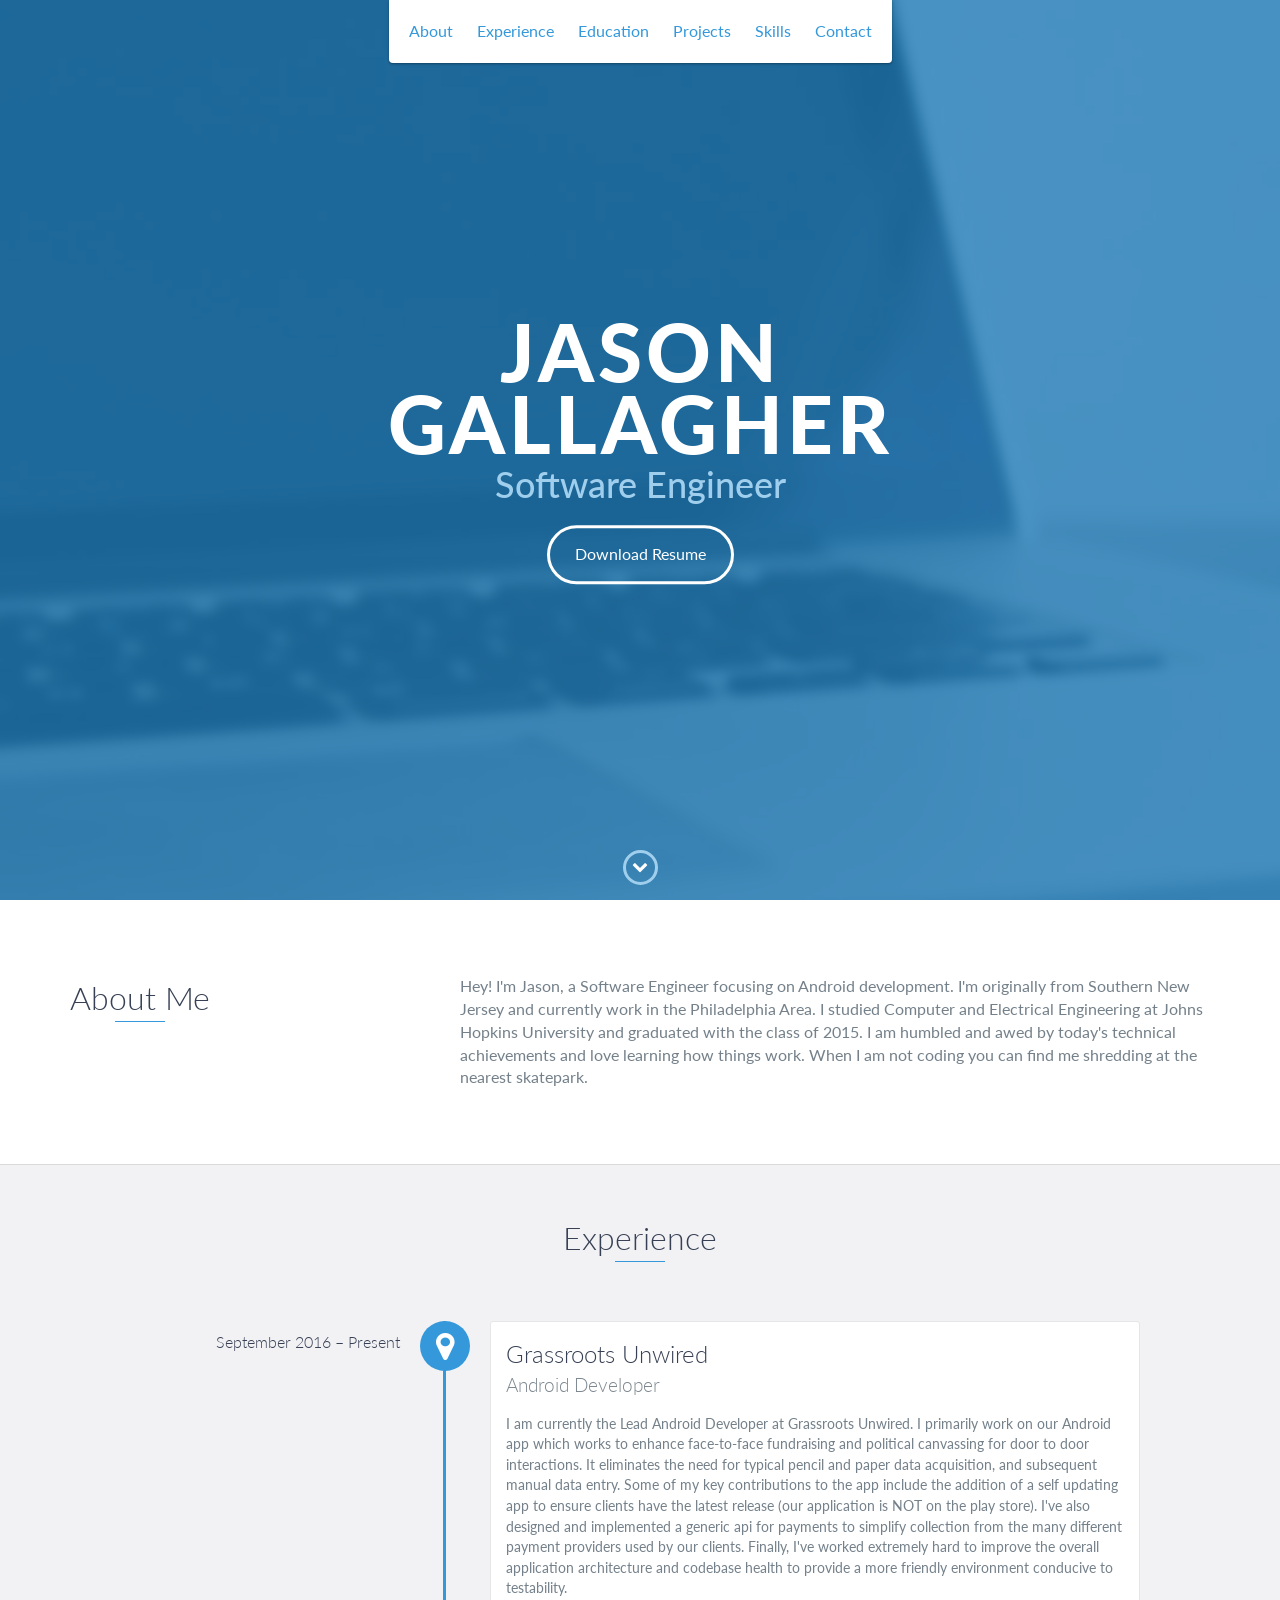
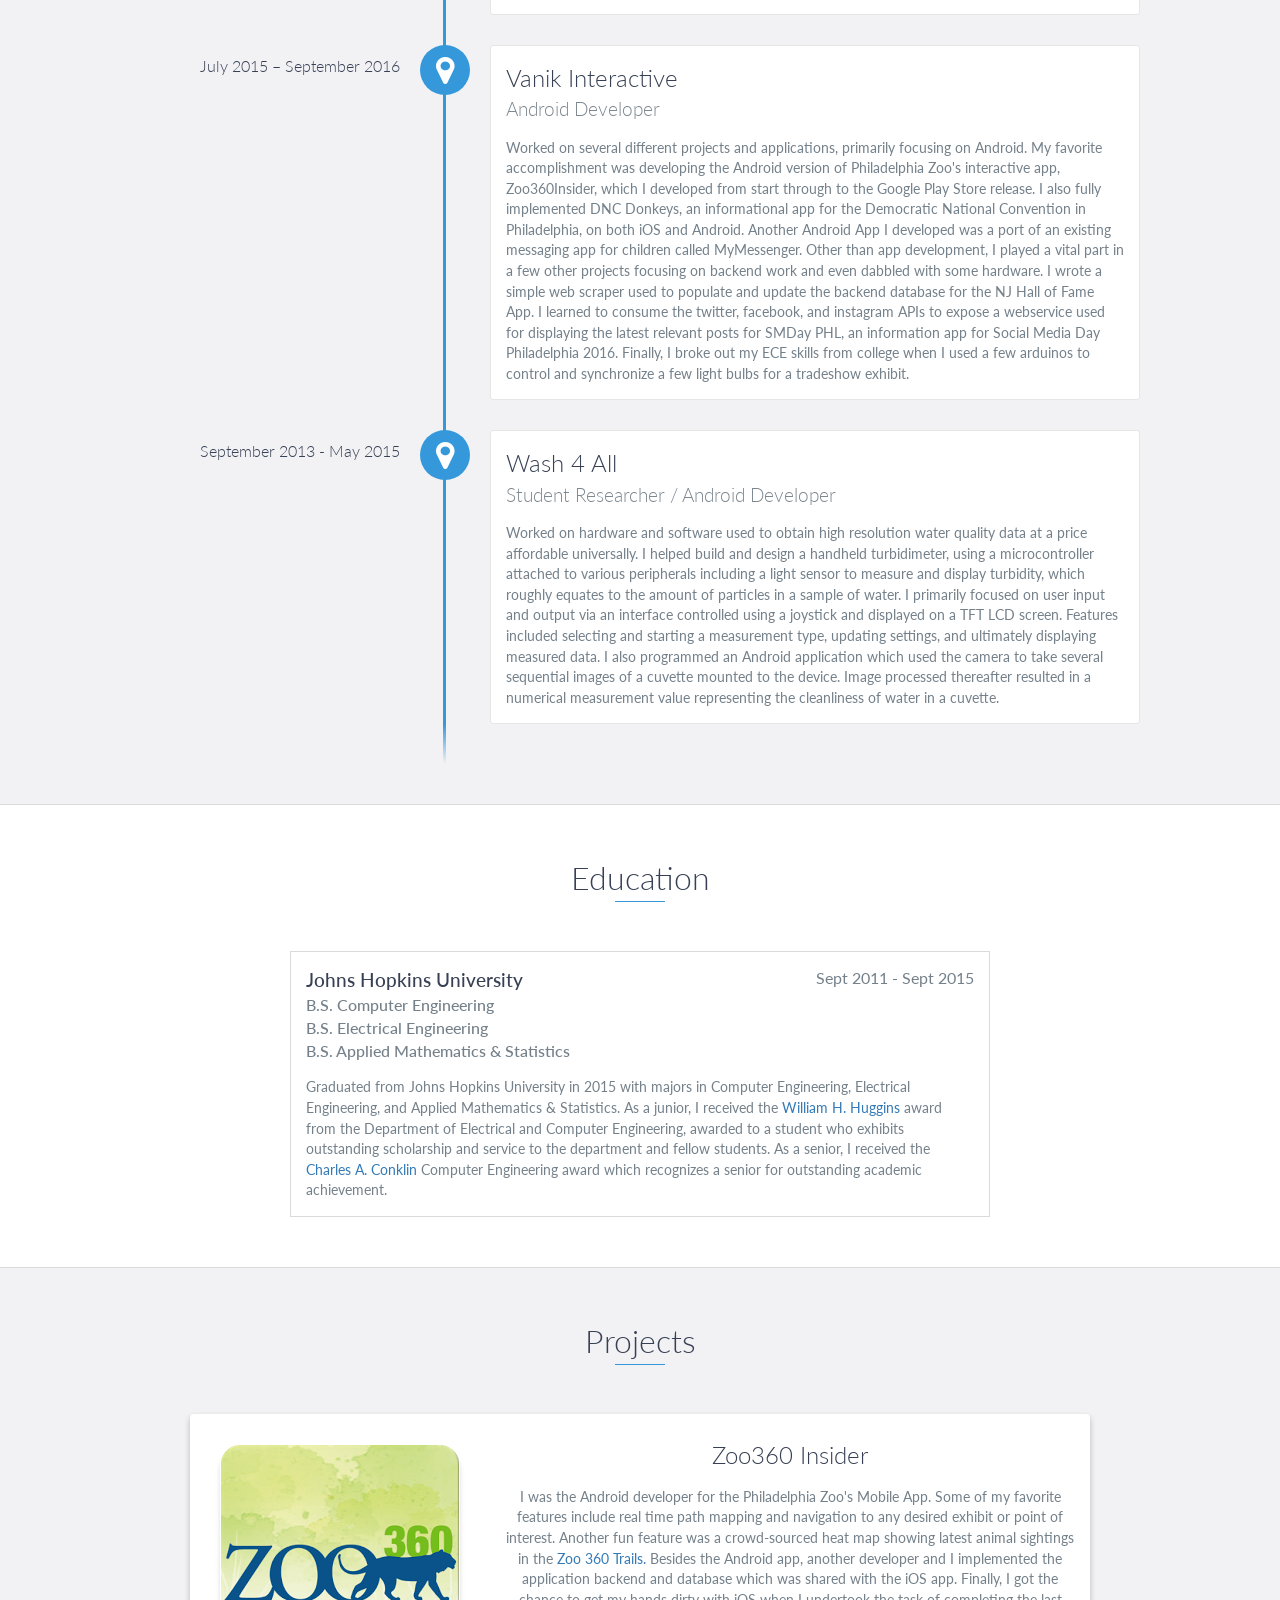
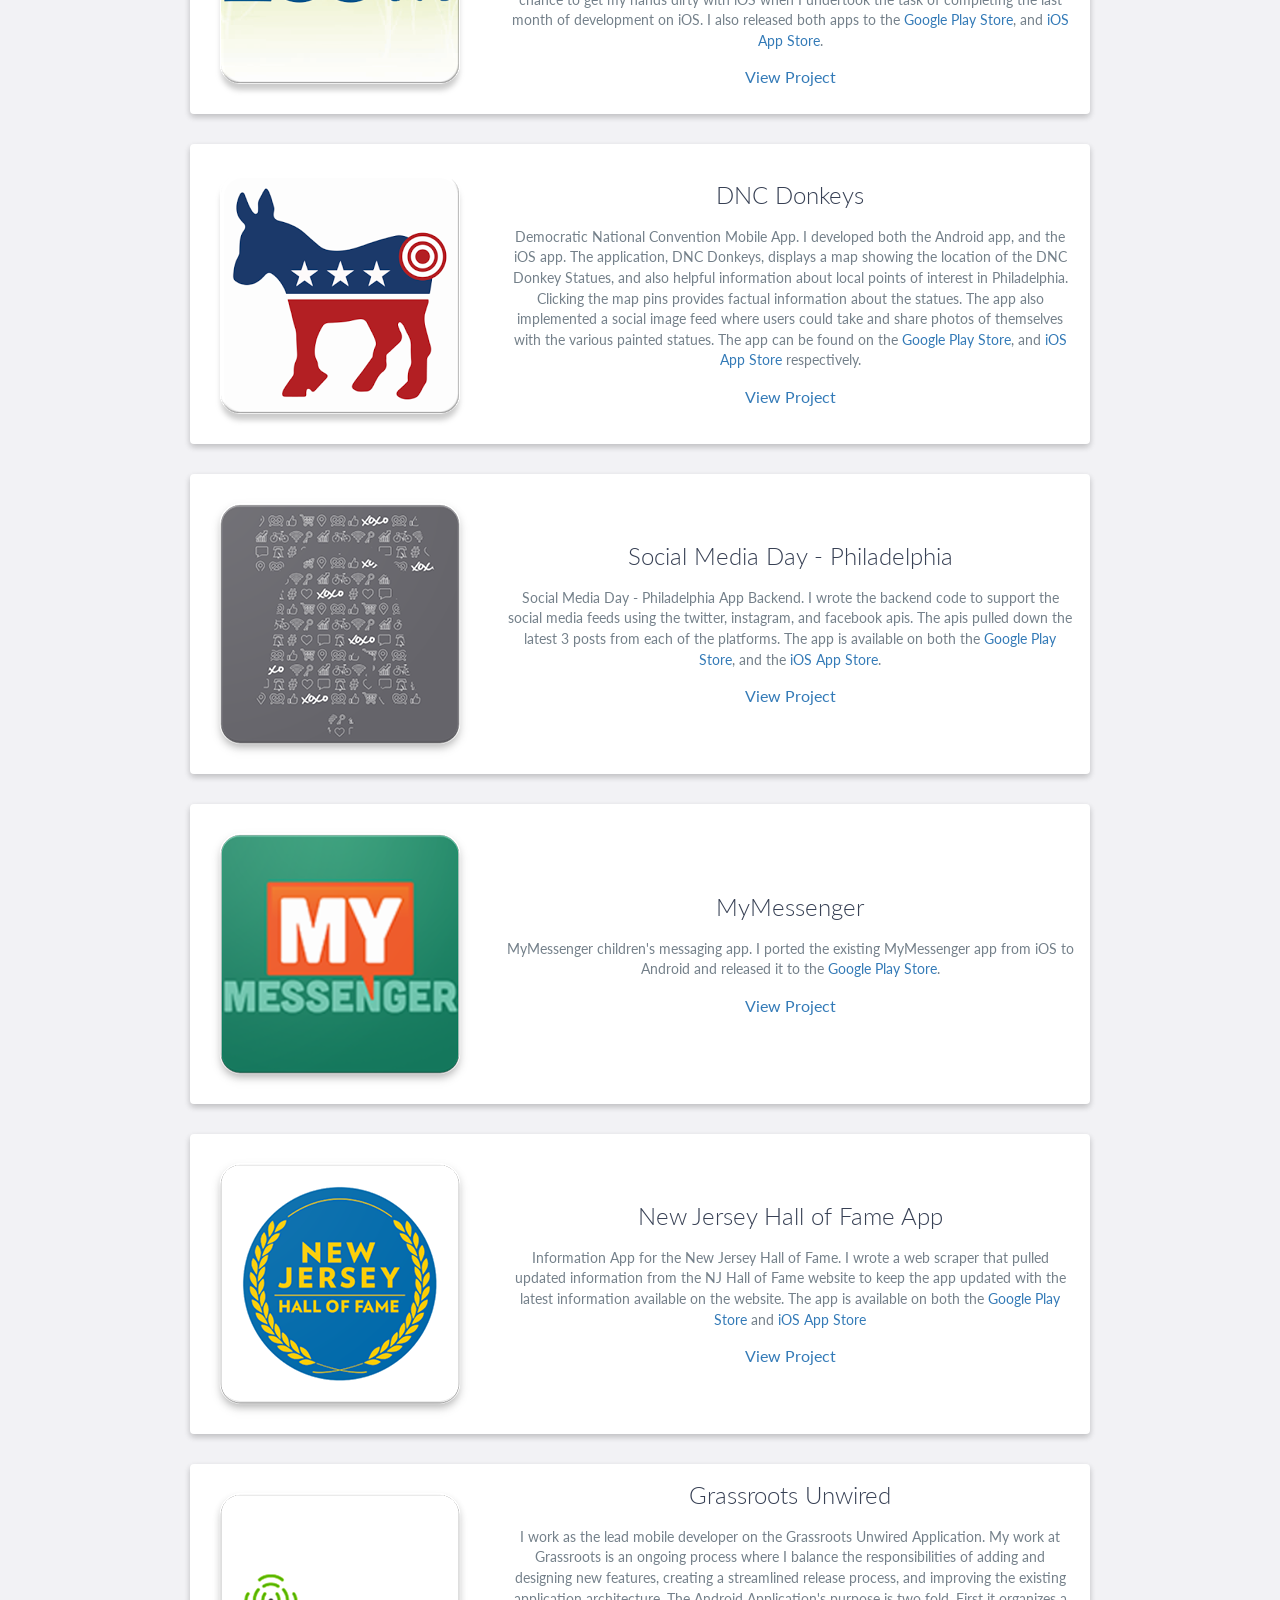
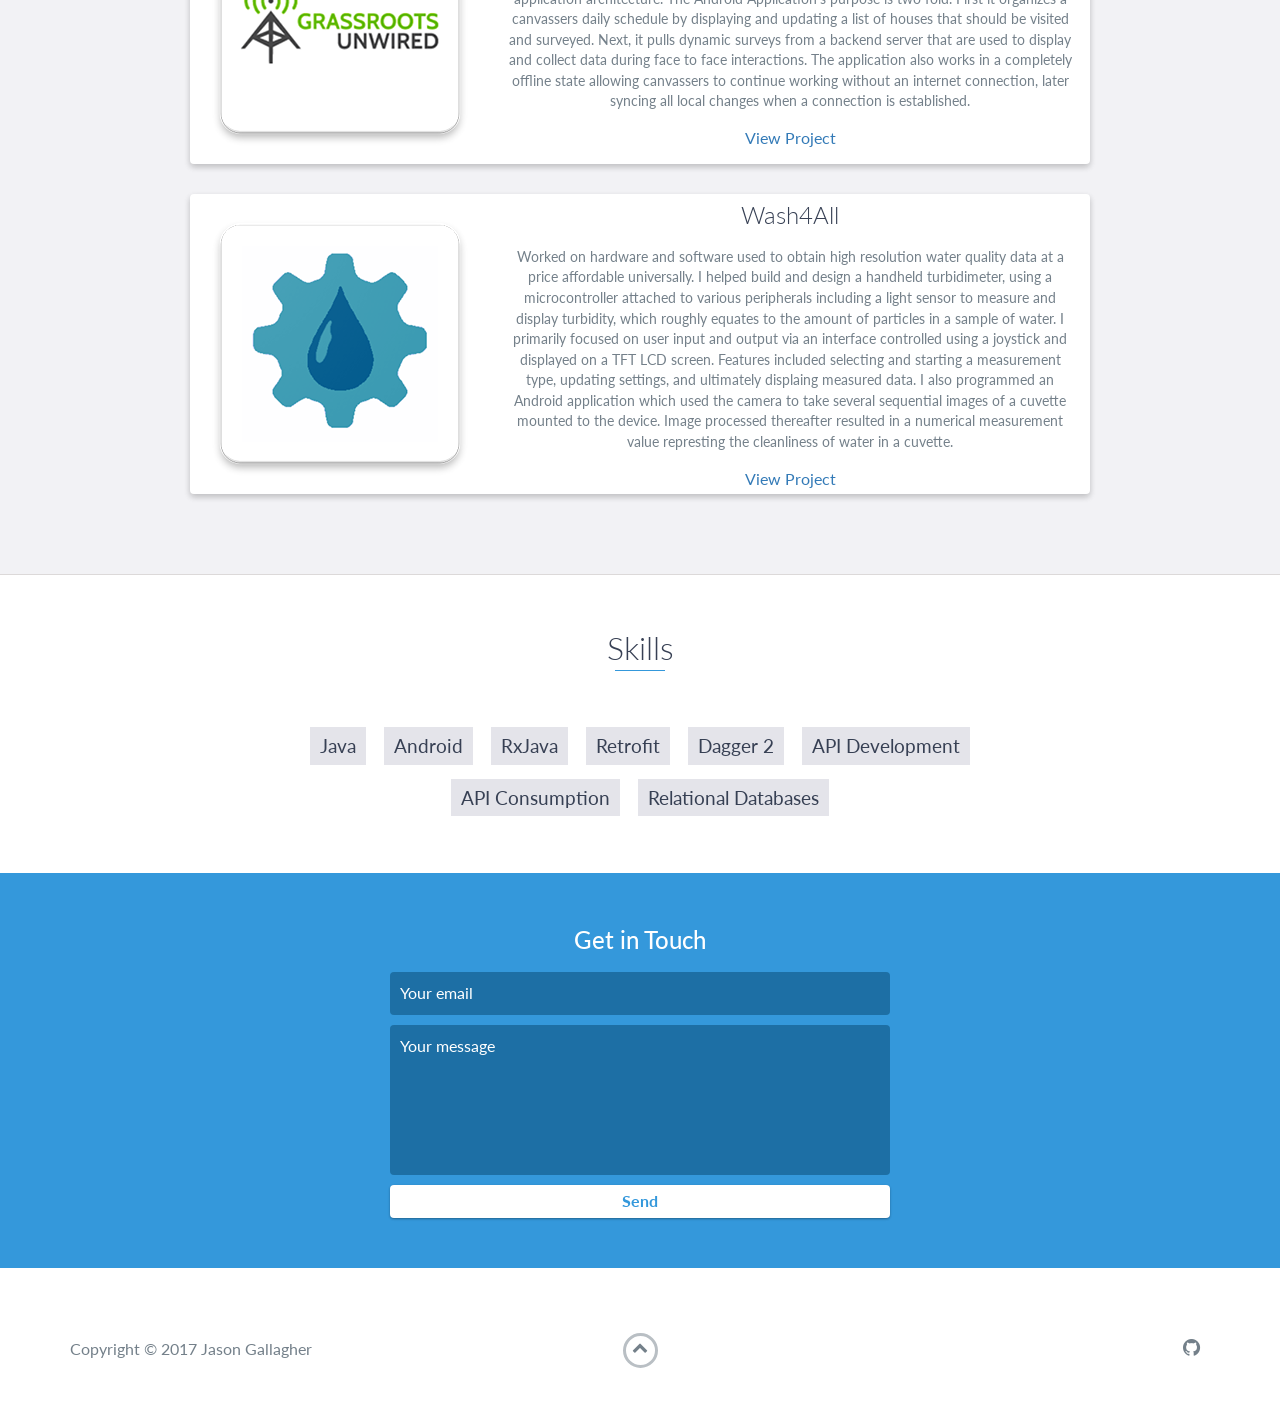
==== commit 31826f86: "typo fixes" ====
--- a/home.html
+++ b/home.html
@@ -98,7 +98,7 @@
                 <h3>Grassroots Unwired</h3>
                 <h4>Android Developer</h4>
                 <p>
-                    I am currently the Lead Android Developer at Grassroots Unwired. I primarily work on our Android app which works to enhance face-to-face fundraising and political canvassing for door to door interactions. It eliminates the need for typical pencil and paper data aquisition, and subsequent manual data entry. Some of my key contributions to the app include the addition of a self updating app to ensure clients have the latest release (our application is NOT on the play store). I've also designed and implemented a generic api for payments to simplify collection from the many different payment providers used by our clients. Finally, I've worked extremely hard to improve the overall application architecture and codebase health to provide a more friendly enviornment conducive to testability. 
+                    I am currently the Lead Android Developer at Grassroots Unwired. I primarily work on our Android app which works to enhance face-to-face fundraising and political canvassing for door to door interactions. It eliminates the need for typical pencil and paper data acquisition, and subsequent manual data entry. Some of my key contributions to the app include the addition of a self updating app to ensure clients have the latest release (our application is NOT on the play store). I've also designed and implemented a generic api for payments to simplify collection from the many different payment providers used by our clients. Finally, I've worked extremely hard to improve the overall application architecture and codebase health to provide a more friendly environment conducive to testability. 
                     <!--
                     The app provides several features that allow canvassers to ask questions and report information
                     about potential donors without the need for paper and pencil with data entry. I've focused on several features and architectural improvements of our application. For one, our application is not on the google play store. For this reason, clients cannot receive updates seamlessly through the play store. Before I arrived at grassroots, clients would need to update the app versions manually as new features, bugs were fixed etc. This took up valuable customer support time and developer time, when the problem was often fixed by simply updating the app. I saw a big oppurtunity to cut time and effort here, so I proposed and implemented a self updating feature. This made the lives of customers, and our own works much better, a big win for everyone. My next big project was to streamline payment processors. Our app often involves buying products and making donations. Over time, we began to support several different payment providers. Many of the implementation details were left on the mobile app side, I was an oppurtunity to keep everyting consistent by proposing a generic api to deal with payments server side, leaving the details and updates for the backend. Another big undertaking I took was ensuring overall health for the codebase. I immediately switch us over from eclipse to android studio and maintained different branches that allowed code to be shared across all of our applications. Next, I started incorporating some best practices into the application by separating out code into architectural patterns (MVVM). I started working with Dagger 2 to help dependencies which was great for testability. -->
@@ -109,8 +109,8 @@
                 <h3>Vanik Interactive</h3>
                 <h4>Android Developer</h4>
                 <p>
-                    Worked on several different projects and applications, primarily focusing on Android. My favorite accomplishment was developing the Android version of Philadelphia Zoo's interative app, Zoo360Insider, which I developed from start through to the Google Play Store release. I also fully implemented DNC Donkeys, an informational app for the Democratic National Convention in Philadelphia, on both iOS and Android. Another Android App I developed was a port of an existing messaging app for children called MyMessenger. 
-                    Other than app development, I played a vital part in a few other projects focusing on backend work and even dabbled with some hardware. I wrote a simple web scraper used to populate and update the backend database for the NJ Hall of Fame App. I learned to consume the twitter, facebook, and instagram APIs to expose a webservice used for displaying the latest relevant posts for "SMDay PHL", an information app for Social Media Day Philadelphia 2016. Finally, I broke out my ECE skills from college when I used a few arduinos to control and synchronize a few light bulbs for a tradeshow exhibit. 
+                    Worked on several different projects and applications, primarily focusing on Android. My favorite accomplishment was developing the Android version of Philadelphia Zoo's interactive app, Zoo360Insider, which I developed from start through to the Google Play Store release. I also fully implemented DNC Donkeys, an informational app for the Democratic National Convention in Philadelphia, on both iOS and Android. Another Android App I developed was a port of an existing messaging app for children called MyMessenger. 
+                    Other than app development, I played a vital part in a few other projects focusing on backend work and even dabbled with some hardware. I wrote a simple web scraper used to populate and update the backend database for the NJ Hall of Fame App. I learned to consume the twitter, facebook, and instagram APIs to expose a webservice used for displaying the latest relevant posts for SMDay PHL, an information app for Social Media Day Philadelphia 2016. Finally, I broke out my ECE skills from college when I used a few arduinos to control and synchronize a few light bulbs for a tradeshow exhibit. 
                     <!--
                     Some of my favorite features include real time path mapping and navigation to any desired exhibit or point of interest. Another fun feature was a crowd-sourced heat map showing latest animal sightings in the <a href="http://www.philadelphiazoo.org/Explore/Zoo360-Animal-Trails.htm">Zoo 360 Trails.</a> Besides the Android app, another developer and I implemented the application backend and database which was shared with the iOS app. Finally, I got the chance to get my hands dirty with iOS when I undertook the task of completing the last month of development and ultimately releasing it on the iOS App Store.
                     While at Vanik Interactive, I also implemented an app providing helpful information about the Democratic National Convention, "DNC Donkeys, for both iOS and Android. 
@@ -123,7 +123,7 @@
                 <h3>Wash 4 All</h3>
                 <h4>Student Researcher / Android Developer</h4>
                 <p>
-                    Worked on hardware and software used to obtain high resolution water quality data at a price affordable universally. I helped build and design a handheld turbidimeter, using a microcontroller attached to various peripherals including a light sensor to measure and display turbidity, which roughly equates to the amount of particles in a sample of water. I primarily focused on user input and output via an interface controlled using a joystick and displayed on a TFT LCD screen. Features included selecting and starting a measurement type, updating settings, and ultimately displaing measured data. I also programmed an Android application which used the camera to take several sequential images of a cuvette mounted to the device. Image processed thereafter resulted in a numerical measurement value represting the cleanliness of water in a cuvette.
+                    Worked on hardware and software used to obtain high resolution water quality data at a price affordable universally. I helped build and design a handheld turbidimeter, using a microcontroller attached to various peripherals including a light sensor to measure and display turbidity, which roughly equates to the amount of particles in a sample of water. I primarily focused on user input and output via an interface controlled using a joystick and displayed on a TFT LCD screen. Features included selecting and starting a measurement type, updating settings, and ultimately displaying measured data. I also programmed an Android application which used the camera to take several sequential images of a cuvette mounted to the device. Image processed thereafter resulted in a numerical measurement value representing the cleanliness of water in a cuvette.
                 </p>
             </div>
         </div>
@@ -178,7 +178,7 @@
                     <div class="project-info">
                         <h3>Zoo360 Insider</h3>
                         <p>
-                            I was the Android developer for the Philadelphia Zoo's Mobile App. Some of my favorite features include real time path mapping and navigation to any desired exhibit or point of interest. Another fun feature was a crowd-sourced heat map showing latest animal sightings in the <a href="http://www.philadelphiazoo.org/Explore/Zoo360-Animal-Trails.htm">Zoo 360 Trails.</a> Besides the Android app, another developer and I implemented the application backend and database which was shared with the iOS app. Finally, I got the chance to get my hands dirty with iOS when I undertook the task of completing the last month of development and ultimately releasing it on the iOS App Store, and completed the iOS app. I also released both apps to the <a href="https://play.google.com/store/apps/details?id=com.vanik.zooandroid">Google Play Store</a>, and <a href="https://itunes.apple.com/us/app/zoo360insider/id1114902902?mt=8">iOS App Store</a>.
+                            I was the Android developer for the Philadelphia Zoo's Mobile App. Some of my favorite features include real time path mapping and navigation to any desired exhibit or point of interest. Another fun feature was a crowd-sourced heat map showing latest animal sightings in the <a href="http://www.philadelphiazoo.org/Explore/Zoo360-Animal-Trails.htm">Zoo 360 Trails.</a> Besides the Android app, another developer and I implemented the application backend and database which was shared with the iOS app. Finally, I got the chance to get my hands dirty with iOS when I undertook the task of completing the last month of development on iOS. I also released both apps to the <a href="https://play.google.com/store/apps/details?id=com.vanik.zooandroid">Google Play Store</a>, and <a href="https://itunes.apple.com/us/app/zoo360insider/id1114902902?mt=8">iOS App Store</a>.
                         </p>
                         <a href="http://www.philadelphiazoo.org/Zoo360/app.htm">View Project</a>
                     </div>
@@ -194,7 +194,7 @@
                     <div class="project-info">
                         <h3>DNC Donkeys</h3>
                         <p>
-                            Democratic National Convention Mobile App. I developed both the Android app, and the iOS app. The application, DNC Donkeys, displays a map showing the location of the DNC Donkey Statues, and also helpful information about local points of interest in Philadephia. Clicking the map pins provides factual information about the statues. The app also implemented a social image feed where users could take and share photos of themselves with the various painted statues. The app can be found on the <a href="https://play.google.com/store/apps/details?id=com.vanik.donkeys">Google Play Store</a>, and <a href="https://itunes.apple.com/us/app/dnc-donkeys/id1132180699?mt=8">iOS App Store</a> respectively. 
+                            Democratic National Convention Mobile App. I developed both the Android app, and the iOS app. The application, DNC Donkeys, displays a map showing the location of the DNC Donkey Statues, and also helpful information about local points of interest in Philadelphia. Clicking the map pins provides factual information about the statues. The app also implemented a social image feed where users could take and share photos of themselves with the various painted statues. The app can be found on the <a href="https://play.google.com/store/apps/details?id=com.vanik.donkeys">Google Play Store</a>, and <a href="https://itunes.apple.com/us/app/dnc-donkeys/id1132180699?mt=8">iOS App Store</a> respectively. 
                         </p>
                         <a href="https://play.google.com/store/apps/details?id=com.vanik.donkeys">View Project</a>
                     </div>
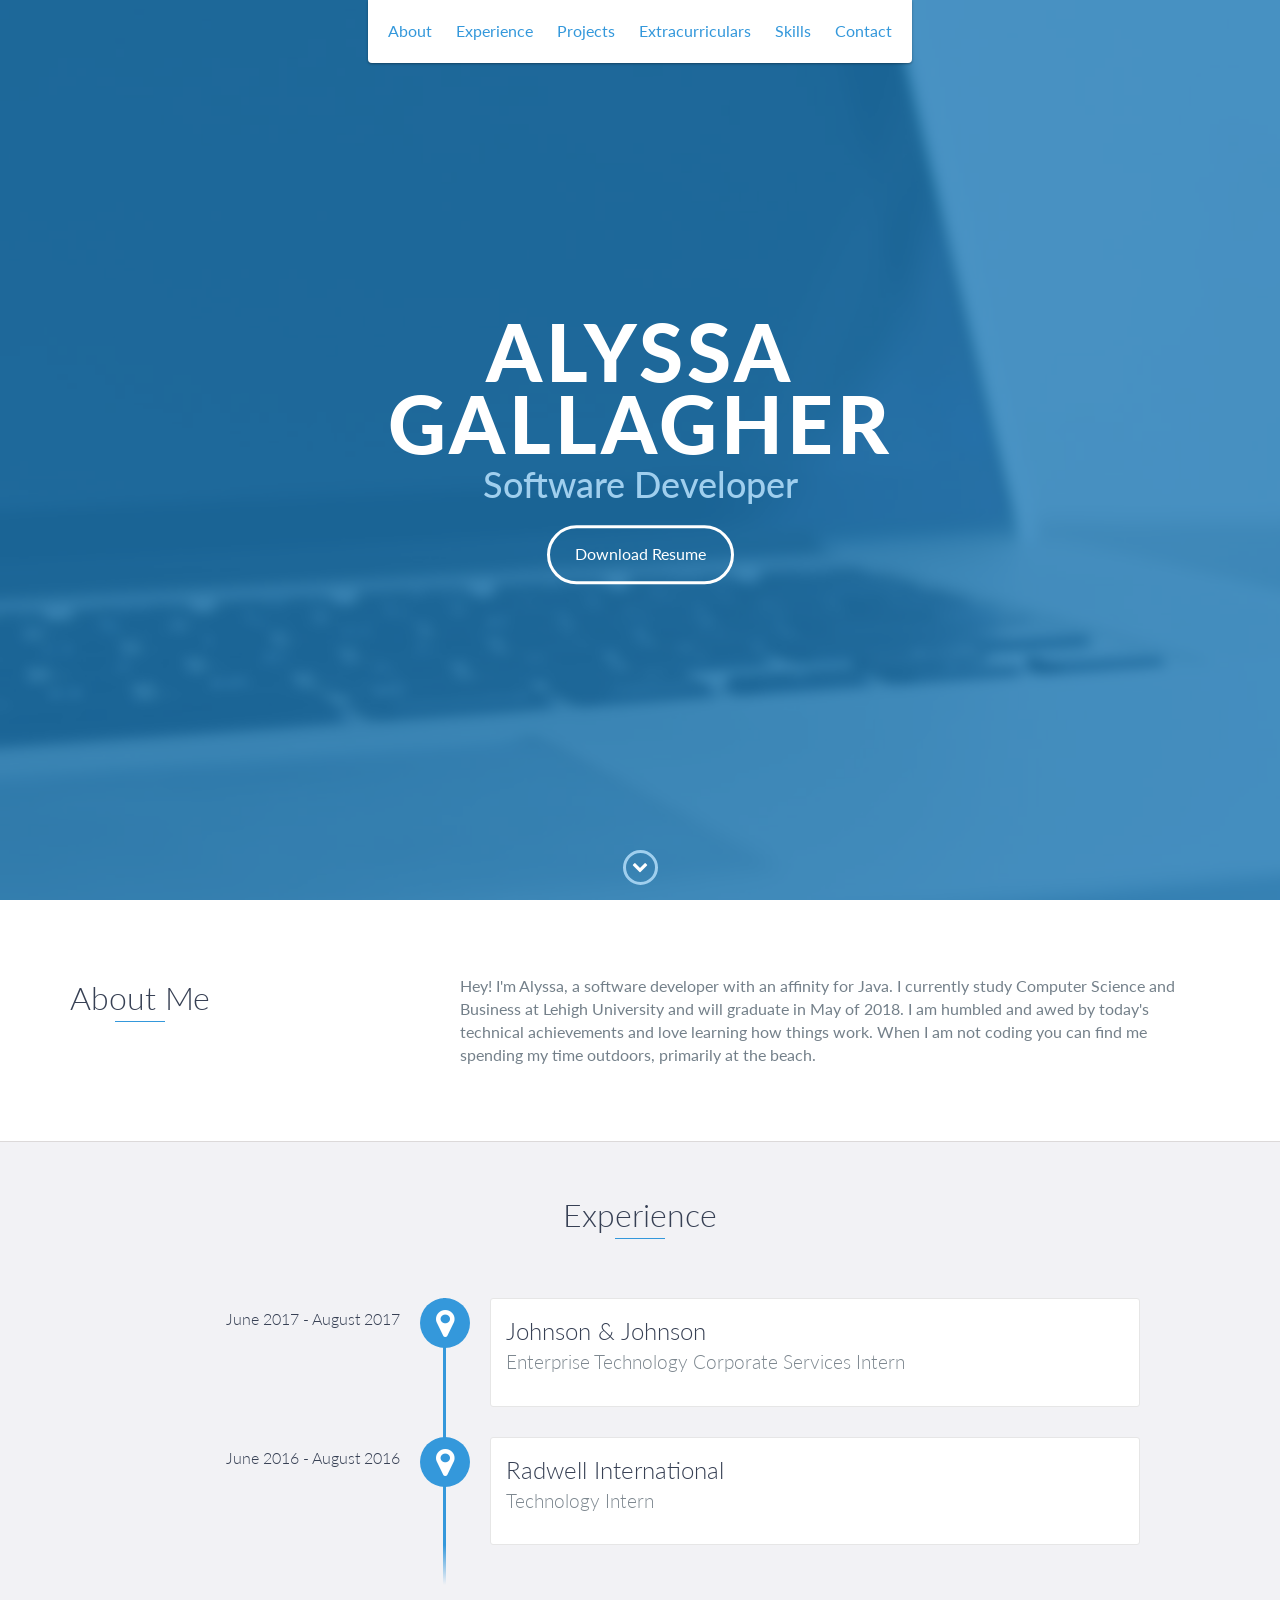
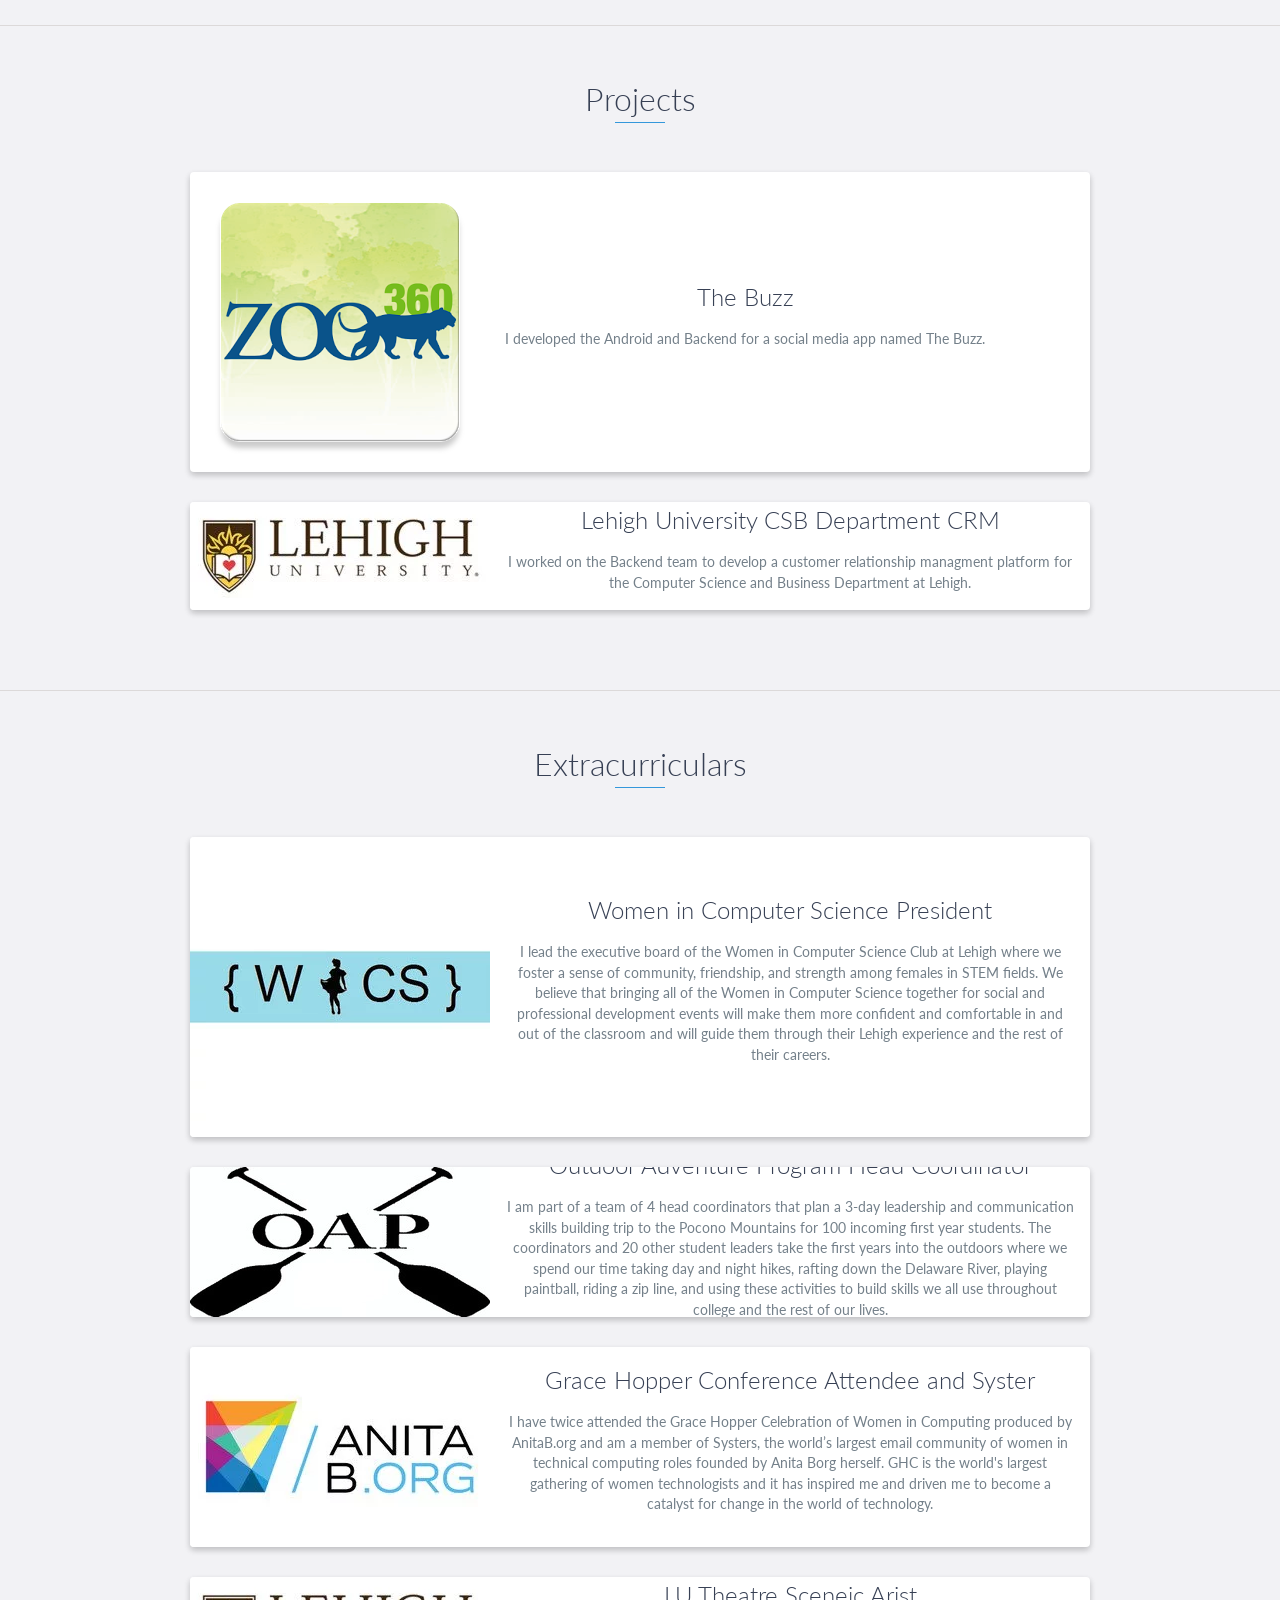
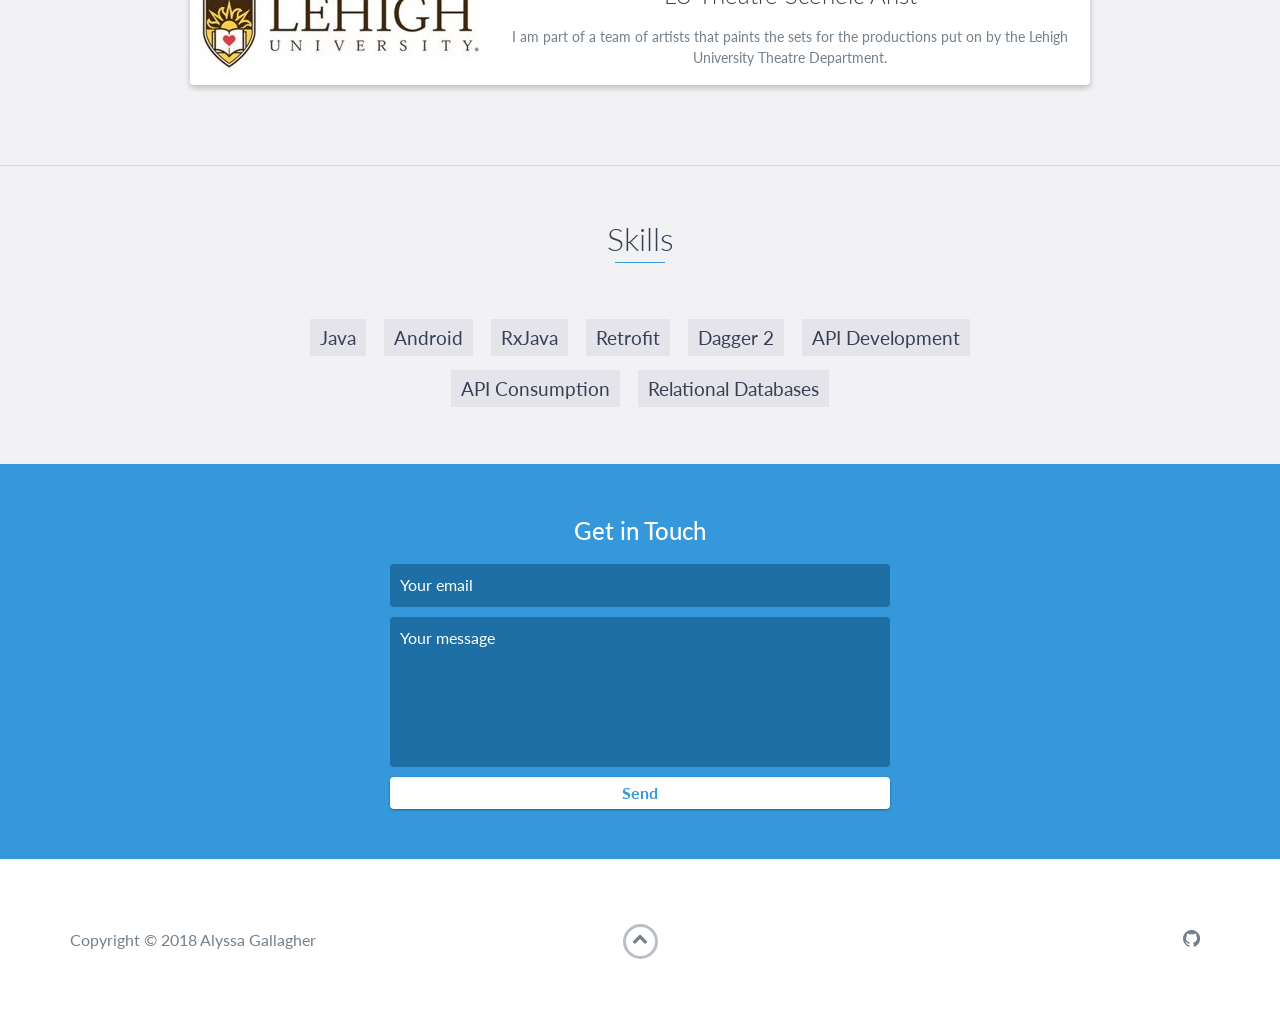
==== commit c488f429: "first commit" ====
--- a/home.html
+++ b/home.html
@@ -5,7 +5,7 @@
     <meta charset="utf-8">
     <meta http-equiv="X-UA-Compatible" content="IE=edge">
     <meta name="viewport" content="width=device-width, initial-scale=1">
-    <title>JDG</title>
+    <title>AG</title>
 	<link rel="shortcut icon" href="favicon.ico" type="image/x-icon">
 	<link rel="icon" href="favicon.ico" type="image/x-icon">
     <link href="https://fonts.googleapis.com/css?family=Lato:300,400,700,900" rel="stylesheet">
@@ -41,14 +41,14 @@
                 <a href="#experience">Experience</a>
             </li>
             <li>
-                <a href="#education">Education</a>
+                    <a href="#projects">Projects</a>
+                </li>
+            <li>
+                <a href="#skills">Extracurriculars</a>
             </li>
             <li>
-                <a href="#projects">Projects</a>
-            </li>
-            <li>
-                <a href="#skills">Skills</a>
-            </li>
+                    <a href="#skills">Skills</a>
+                </li>
             <li>
                 <a href="#contact">Contact</a>
             </li>
@@ -58,8 +58,8 @@
 
     <div id="lead">
         <div id="lead-content">
-            <h1>Jason Gallagher</h1>
-            <h2>Software Engineer</h2>
+            <h1>Alyssa Gallagher</h1>
+            <h2>Software Developer</h2>
             <a href="files/resume.pdf" class="btn-rounded-white">Download Resume</a>
         </div>
         <!-- End #lead-content -->
@@ -83,7 +83,7 @@
                 </div>
                 <div class="col-md-8">
                     <p>
-                        Hey! I'm Jason, a Software Engineer focusing on Android development. I'm originally from Southern New Jersey and currently work in the Philadelphia Area. I studied Computer and Electrical Engineering at Johns Hopkins University and graduated with the class of 2015. I am humbled and awed by today's technical achievements and love learning how things work. When I am not coding you can find me shredding at the nearest skatepark. 
+                        Hey! I'm Alyssa, a software developer with an affinity for Java. I currently study Computer Science and Business at Lehigh University and will graduate in May of 2018. I am humbled and awed by today's technical achievements and love learning how things work. When I am not coding you can find me spending my time outdoors, primarily at the beach. 
                     </p>
                 </div>
             </div>
@@ -94,77 +94,26 @@
     <div id="experience" class="background-alt">
         <h2 class="heading">Experience</h2>
         <div id="experience-timeline">
-            <div data-date="September 2016 – Present">
-                <h3>Grassroots Unwired</h3>
-                <h4>Android Developer</h4>
+            <div data-date="June 2017 - August 2017">
+                <h3>Johnson & Johnson</h3>
+                <h4>Enterprise Technology Corporate Services Intern</h4>
                 <p>
-                    I am currently the Lead Android Developer at Grassroots Unwired. I primarily work on our Android app which works to enhance face-to-face fundraising and political canvassing for door to door interactions. It eliminates the need for typical pencil and paper data acquisition, and subsequent manual data entry. Some of my key contributions to the app include the addition of a self updating app to ensure clients have the latest release (our application is NOT on the play store). I've also designed and implemented a generic api for payments to simplify collection from the many different payment providers used by our clients. Finally, I've worked extremely hard to improve the overall application architecture and codebase health to provide a more friendly environment conducive to testability. 
-                    <!--
-                    The app provides several features that allow canvassers to ask questions and report information
-                    about potential donors without the need for paper and pencil with data entry. I've focused on several features and architectural improvements of our application. For one, our application is not on the google play store. For this reason, clients cannot receive updates seamlessly through the play store. Before I arrived at grassroots, clients would need to update the app versions manually as new features, bugs were fixed etc. This took up valuable customer support time and developer time, when the problem was often fixed by simply updating the app. I saw a big oppurtunity to cut time and effort here, so I proposed and implemented a self updating feature. This made the lives of customers, and our own works much better, a big win for everyone. My next big project was to streamline payment processors. Our app often involves buying products and making donations. Over time, we began to support several different payment providers. Many of the implementation details were left on the mobile app side, I was an oppurtunity to keep everyting consistent by proposing a generic api to deal with payments server side, leaving the details and updates for the backend. Another big undertaking I took was ensuring overall health for the codebase. I immediately switch us over from eclipse to android studio and maintained different branches that allowed code to be shared across all of our applications. Next, I started incorporating some best practices into the application by separating out code into architectural patterns (MVVM). I started working with Dagger 2 to help dependencies which was great for testability. -->
                 </p>
             </div>
 
-            <div data-date="July 2015 – September 2016">
-                <h3>Vanik Interactive</h3>
-                <h4>Android Developer</h4>
+            <div data-date="June 2016 - August 2016">
+                <h3>Radwell International</h3>
+                <h4>Technology Intern</h4>
                 <p>
-                    Worked on several different projects and applications, primarily focusing on Android. My favorite accomplishment was developing the Android version of Philadelphia Zoo's interactive app, Zoo360Insider, which I developed from start through to the Google Play Store release. I also fully implemented DNC Donkeys, an informational app for the Democratic National Convention in Philadelphia, on both iOS and Android. Another Android App I developed was a port of an existing messaging app for children called MyMessenger. 
-                    Other than app development, I played a vital part in a few other projects focusing on backend work and even dabbled with some hardware. I wrote a simple web scraper used to populate and update the backend database for the NJ Hall of Fame App. I learned to consume the twitter, facebook, and instagram APIs to expose a webservice used for displaying the latest relevant posts for SMDay PHL, an information app for Social Media Day Philadelphia 2016. Finally, I broke out my ECE skills from college when I used a few arduinos to control and synchronize a few light bulbs for a tradeshow exhibit. 
-                    <!--
-                    Some of my favorite features include real time path mapping and navigation to any desired exhibit or point of interest. Another fun feature was a crowd-sourced heat map showing latest animal sightings in the <a href="http://www.philadelphiazoo.org/Explore/Zoo360-Animal-Trails.htm">Zoo 360 Trails.</a> Besides the Android app, another developer and I implemented the application backend and database which was shared with the iOS app. Finally, I got the chance to get my hands dirty with iOS when I undertook the task of completing the last month of development and ultimately releasing it on the iOS App Store.
-                    While at Vanik Interactive, I also implemented an app providing helpful information about the Democratic National Convention, "DNC Donkeys, for both iOS and Android. 
-                    I lead the development of several applications while at Vanik Interactive. I was the sole android developer for the Philalphia Zoo's new mobile application, "Zoo360Insder" that helps users find information, navigation to destinations, locate animals in real time, and share there experience with other guests by posting their photos. Other apps I implemented at Vanik include "MyMessenger", a chat application for children, "DNC Donkeys" an informational app for the Democratic National Convention "DNC Donkeys" which I developed for both iOS and Android, and released to the associated stores. Additionally, I used public apis to implement real time social feeds from twitter, instagram, and facebook for "SMDAYPHL", an informational app for Philadelphia's social media day, released on both iOS and Android. Finally, I did some webscraping to keep up to date information for the "NJ Hall of Fame" application
-                    -->
+                 
                 </p>
             </div>
 
-            <div data-date="September 2013 - May 2015">
-                <h3>Wash 4 All</h3>
-                <h4>Student Researcher / Android Developer</h4>
-                <p>
-                    Worked on hardware and software used to obtain high resolution water quality data at a price affordable universally. I helped build and design a handheld turbidimeter, using a microcontroller attached to various peripherals including a light sensor to measure and display turbidity, which roughly equates to the amount of particles in a sample of water. I primarily focused on user input and output via an interface controlled using a joystick and displayed on a TFT LCD screen. Features included selecting and starting a measurement type, updating settings, and ultimately displaying measured data. I also programmed an Android application which used the camera to take several sequential images of a cuvette mounted to the device. Image processed thereafter resulted in a numerical measurement value representing the cleanliness of water in a cuvette.
-                </p>
-            </div>
         </div>
     </div>
     <!-- End #experience -->
 
-    <div id="education">
-        <h2 class="heading">Education</h2>
-        <div class="education-block">
-            <h3>Johns Hopkins University</h3>
-            <span class="education-date">Sept 2011 - Sept 2015</span>
-            <h4>B.S. Computer Engineering<br>
-                B.S. Electrical Engineering<br>
-                B.S. Applied Mathematics & Statistics</h4>
-            <p>
-                Graduated from Johns Hopkins University in 2015 with majors in Computer Engineering, Electrical Engineering, and Applied Mathematics & Statistics. As a junior, I received the <a href="https://engineering.jhu.edu/wp-content/uploads/2014/06/JHU-WSE-convocation-14.pdf">William H. Huggins</a> award from the Department of Electrical and Computer Engineering, awarded to a student who exhibits outstanding scholarship and service to the department and fellow students. As a senior, I received the <a href="https://engineering.jhu.edu/ece/2015/05/06/2015-convocation-award-winner-of-electrical-and-computer-engineering/#.WWN0c9PytE4">Charles A. Conklin</a> Computer Engineering award which recognizes a senior for outstanding academic achievement.
-            </p>
-        </div>
-        <!-- End .education-block -->
-
-<!--
-        <div class="education-block">
-            <h3>University of Ottawa</h3>
-            <span class="education-date">Sept 2016 - Sept 2017</span>
-            <h4>Bachelor of Science in Computer Science</h4>
-            <ul>
-                <li>
-                    Lorem ipsum dolor sit amet, consectetur adipiscing elit.
-                </li>
-                <li>
-                    Lorem ipsum dolor sit amet, consectetur adipiscing elit.
-                </li>
-                <li>
-                    Lorem ipsum dolor sit amet, consectetur adipiscing elit.
-                </li>
-            </ul>
-        </div>
-        -->
-        <!-- End .education-block -->
-    </div>
-    <!-- End #education -->
+
 
     <div id="projects" class="background-alt">
         <h2 class="heading">Projects</h2>
@@ -176,11 +125,11 @@
                     </div>
                     <!-- End .project-image -->
                     <div class="project-info">
-                        <h3>Zoo360 Insider</h3>
+                        <h3>The Buzz</h3>
                         <p>
-                            I was the Android developer for the Philadelphia Zoo's Mobile App. Some of my favorite features include real time path mapping and navigation to any desired exhibit or point of interest. Another fun feature was a crowd-sourced heat map showing latest animal sightings in the <a href="http://www.philadelphiazoo.org/Explore/Zoo360-Animal-Trails.htm">Zoo 360 Trails.</a> Besides the Android app, another developer and I implemented the application backend and database which was shared with the iOS app. Finally, I got the chance to get my hands dirty with iOS when I undertook the task of completing the last month of development on iOS. I also released both apps to the <a href="https://play.google.com/store/apps/details?id=com.vanik.zooandroid">Google Play Store</a>, and <a href="https://itunes.apple.com/us/app/zoo360insider/id1114902902?mt=8">iOS App Store</a>.
+                            I developed the Android and Backend for a social media app named The Buzz. 
                         </p>
-                        <a href="http://www.philadelphiazoo.org/Zoo360/app.htm">View Project</a>
+            
                     </div>
                     <!-- End .project-info -->
                 </div>
@@ -188,105 +137,105 @@
 
                 <div class="project shadow-large">
                     <div class="project-image">
-                        <img src="images/project_dnc.webp" />
+                        <img src="images/lu.webp" />
                     </div>
                     <!-- End .project-image -->
                     <div class="project-info">
-                        <h3>DNC Donkeys</h3>
+                        <h3>Lehigh University CSB Department CRM</h3>
                         <p>
-                            Democratic National Convention Mobile App. I developed both the Android app, and the iOS app. The application, DNC Donkeys, displays a map showing the location of the DNC Donkey Statues, and also helpful information about local points of interest in Philadelphia. Clicking the map pins provides factual information about the statues. The app also implemented a social image feed where users could take and share photos of themselves with the various painted statues. The app can be found on the <a href="https://play.google.com/store/apps/details?id=com.vanik.donkeys">Google Play Store</a>, and <a href="https://itunes.apple.com/us/app/dnc-donkeys/id1132180699?mt=8">iOS App Store</a> respectively. 
+                           I worked on the Backend team to develop a customer relationship managment platform for the Computer Science and Business Department at Lehigh.
                         </p>
-                        <a href="https://play.google.com/store/apps/details?id=com.vanik.donkeys">View Project</a>
+                    
                     </div>
                     <!-- End .project-info -->
                 </div>
                 <!-- End .project -->
 
-                <div class="project shadow-large">
-                    <div class="project-image">
-                        <img src="images/project_ic_smday_300x300.png" />
-                    </div>
-                    <!-- End .project-image -->
-                    <div class="project-info">
-                        <h3>Social Media Day - Philadelphia</h3>
-                        <p>
-                            Social Media Day - Philadelphia App Backend. I wrote the backend code to support the social media feeds using the twitter, instagram, and facebook apis. The apis pulled down the latest 3 posts from each of the platforms. The app is available on both the <a href="https://play.google.com/store/apps/details?id=air.com.vanik.smdayphl&hl=en">Google Play Store</a>, and the <a href="https://itunes.apple.com/us/app/smdayphl/id1124966461?mt=8">iOS App Store</a>. 
-                        </p>
-                        <a href="https://play.google.com/store/apps/details?id=air.com.vanik.smdayphl&hl=en">View Project</a>
-                    </div>
-                    <!-- End .project-info -->
-                </div>
-                <!-- End .project -->
-
-                <div class="project shadow-large">
-                    <div class="project-image">
-                        <img src="images/project_ic_mm_300x300.png" />
-                    </div>
-                    <!-- End .project-image -->
-                    <div class="project-info">
-                        <h3>MyMessenger</h3>
-                        <p>
-                            MyMessenger children's messaging app. I ported the existing MyMessenger app from iOS to Android and released it to the <a href="https://play.google.com/store/apps/details?id=com.vanik.myfriends">Google Play Store</a>.
-                        </p>
-                        <a href="https://play.google.com/store/apps/details?id=com.vanik.myfriends">View Project</a>
-                    </div>
-                    <!-- End .project-info -->
-                </div>
-                <!-- End .project -->
-
-                <div class="project shadow-large">
-                    <div class="project-image">
-                        <img src="images/project_ic_hof_300x300.png" />
-                    </div>
-                    <!-- End .project-image -->
-                    <div class="project-info">
-                        <h3>New Jersey Hall of Fame App</h3>
-                        <p>
-                            Information App for the New Jersey Hall of Fame. I wrote a web scraper that pulled updated information from the NJ Hall of Fame website to keep the app updated with the latest information available on the website. The app is available on both the <a href="https://play.google.com/store/apps/details?id=air.njhof&hl=en">Google Play Store</a> and <a href="https://itunes.apple.com/us/app/nj-hall-of-fame/id1135935893?mt=8">iOS App Store</a>
-                        </p>
-                        <a href="https://play.google.com/store/apps/details?id=air.njhof&hl=en">View Project</a>
-                    </div>
-                    <!-- End .project-info -->
-                </div>
-                <!-- End .project -->
-
-                <div class="project shadow-large">
-                    <div class="project-image">
-                        <img src="images/project_ic_gru_300x300.png" />
-                    </div>
-                    <!-- End .project-image -->
-                    <div class="project-info">
-                        <h3>Grassroots Unwired</h3>
-                        <p>
-                            I work as the lead mobile developer on the Grassroots Unwired Application. My work at Grassroots is an ongoing process where I balance the responsibilities of adding and designing new features, creating a streamlined release process, and improving the existing application architecture. The Android Application's purpose is two fold. First it organizes a canvassers daily schedule by displaying and updating a list of houses that should be visited and surveyed. Next, it pulls dynamic surveys from a backend server that are used to display and collect data during face to face interactions. The application also works in a completely offline state allowing canvassers to continue working without an internet connection, later syncing all local changes when a connection is established.  
-                        </p>
-                        <a href="http://grassrootsunwired.com/features/platform-features/">View Project</a>
-                    </div>
-                    <!-- End .project-info -->
-                </div>
-                <!-- End .project -->
-
-                <div class="project shadow-large">
-                    <div class="project-image">
-                        <img src="images/project_ic_wash_300x300.png" />
-                    </div>
-                    <!-- End .project-image -->
-                    <div class="project-info">
-                        <h3>Wash4All</h3>
-                        <p>
-                            Worked on hardware and software used to obtain high resolution water quality data at a price affordable universally. I helped build and design a handheld turbidimeter, using a microcontroller attached to various peripherals including a light sensor to measure and display turbidity, which roughly equates to the amount of particles in a sample of water. I primarily focused on user input and output via an interface controlled using a joystick and displayed on a TFT LCD screen. Features included selecting and starting a measurement type, updating settings, and ultimately displaing measured data. I also programmed an Android application which used the camera to take several sequential images of a cuvette mounted to the device. Image processed thereafter resulted in a numerical measurement value represting the cleanliness of water in a cuvette.
-                        </p>
-                        <a href="wash4all.org">View Project</a>
-                    </div>
-                    <!-- End .project-info -->
-                </div>
-                <!-- End .project -->
             </div>
         </div>
     </div>
     <!-- End #projects -->
 
-    <div id="skills">
+    <div id = "projects" class="background-alt">
+            <h2 class="heading">Extracurriculars</h2>
+            <div class="container">
+                <div class="row">
+                    <div class="project shadow-large">
+                        <div class="project-image">
+                            <img src="images/wics.webp" />
+                        </div>
+                        <!-- End .project-image -->
+                        <div class="project-info">
+                            <h3>Women in Computer Science President</h3>
+                            <p>
+                                I lead the executive board of the Women in Computer Science Club at Lehigh where we foster a sense of community, friendship, and strength among females in STEM fields. 
+                                We believe that bringing all of the Women in Computer Science together for social and professional development events will make them more 
+                                confident and comfortable in and out of the classroom and will guide them through their Lehigh experience and the rest of their careers. 
+    
+                            </p>
+                
+                        </div>
+                        <!-- End .project-info -->
+                    </div>
+                    <!-- End .project -->
+    
+                    <div class="project shadow-large">
+                        <div class="project-image">
+                            <img src="images/oap.webp" />
+                        </div>
+                        <!-- End .project-image -->
+                        <div class="project-info">
+                            <h3>Outdoor Adventure Program Head Coordinator</h3>
+                            <p>
+                                I am part of a team of 4 head coordinators that plan a 3-day leadership and communication skills building trip to the Pocono
+                                Mountains for 100 incoming first year students. The coordinators and 20 other student leaders take the first years into the outdoors 
+                                where we spend our time taking day and night hikes, rafting down the Delaware River, playing paintball, riding a zip line, and using these
+                                activities to build skills we all use throughout college and the rest of our lives. 
+                
+                        </div>
+                        <!-- End .project-info -->
+                    </div>
+                    <!-- End .project -->
+
+                    <div class="project shadow-large">
+                            <div class="project-image">
+                                <img src="images/ghc.webp" />
+                            </div>
+                            <!-- End .project-image -->
+                            <div class="project-info">
+                                <h3>Grace Hopper Conference Attendee and Syster</h3>
+                                <p>
+                                  I have twice attended the Grace Hopper Celebration of Women in Computing produced by AnitaB.org and am a member of Systers,
+                                  the world’s largest email community of women in technical computing roles founded by Anita Borg herself. GHC is the world's largest
+                                  gathering of women technologists and it has inspired me and driven me to become a catalyst for change in the world of technology.
+                                </p>
+                               
+                            </div>
+                            <!-- End .project-info -->
+                    </div>
+
+                    <div class="project shadow-large">
+                            <div class="project-image">
+                                <img src="images/lu.webp" />
+                            </div>
+                            <!-- End .project-image -->
+                            <div class="project-info">
+                                <h3>LU Theatre Sceneic Arist</h3>
+                                <p>
+                                    I am part of a team of artists that paints the sets for the productions put on by the Lehigh University Theatre Department.
+                                </p>
+                               
+                            </div>
+                            <!-- End .project-info -->
+                        </div>
+                        <!-- End .project -->
+    
+                </div>
+            </div>
+
+    </div>
+
+    <div id="skills" class="background-alt">
         <h2 class="heading">Skills</h2>
         <ul>
             <li>Java</li>
@@ -330,7 +279,7 @@
     <div id="contact">
         <h2>Get in Touch</h2>
         <div id="contact-form">
-            <form method="POST" action="https://formspree.io/jasongallagher21@gmail.com">
+            <form method="POST" action="https://formspree.io/alyssagallagher0@gmail.com">
                 <input type="hidden" name="_subject" value="Contact request from personal website" />
                 <input type="email" name="_replyto" placeholder="Your email" required>
                 <textarea name="message" placeholder="Your message" required></textarea>
@@ -346,7 +295,7 @@
             <div class="row">
                 <div class="col-sm-5 copyright">
                     <p>
-                        Copyright &copy; 2017 Jason Gallagher
+                        Copyright &copy; 2018 Alyssa Gallagher
                     </p>
                 </div>
                 <div class="col-sm-2 top">
--- a/css/styles.css
+++ b/css/styles.css
@@ -9,4 +9,865 @@
     Description: This file contains all the styles associated with the page
     that don't come from third party libraries. This file gets compiled using
     Gulp and send to the /css folder which is then loaded on the page.
-*/body{font-family:'Lato', sans-serif;font-size:16px}body.active{overflow:hidden;z-index:-1}.no-js #experience-timeline>div{background:#fff;padding:10px;margin-bottom:10px;border:1px solid #dcd9d9}.no-js #experience-timeline>div h3{font-size:1.5em;font-weight:300;color:#374054;display:inline-block;margin:0}.no-js #experience-timeline>div h4{font-size:1.2em;font-weight:300;color:#7e8890;margin:0 0 15px 0}.no-js #experience-timeline>div p{color:#74808a;font-size:0.9em;margin:0}.no-js #experience-timeline:before,.no-js #experience-timeline:after{content:none}@-webkit-keyframes dropHeader{0%{-webkit-transform:translateY(-100%);transform:translateY(-100%)}100%{-webkit-transform:translateY(0);transform:translateY(0)}}@keyframes dropHeader{0%{-webkit-transform:translateY(-100%);transform:translateY(-100%)}100%{-webkit-transform:translateY(0);transform:translateY(0)}}header{position:absolute;top:0;left:0;right:0;text-align:center;z-index:10;-webkit-animation-name:dropHeader;animation-name:dropHeader;-webkit-animation-iteration-count:1;animation-iteration-count:1;-webkit-animation-timing-function:ease;animation-timing-function:ease;-webkit-animation-duration:0.75s;animation-duration:0.75s}header ul{display:inline-block;background:#fff;text-align:center;padding:10px;margin:0;border-bottom-right-radius:4px;border-bottom-left-radius:4px}header li{display:inline-block}header a{display:block;color:#3498db;padding:10px}header a:hover{color:#217dbb;text-decoration:none;background:#eee;border-radius:4px}header a:focus{color:#3498db;text-decoration:none}header.active{display:block}header.sticky{position:fixed;z-index:999}#menu.active{display:block}#mobile-menu-open{display:none;cursor:pointer;position:fixed;right:15px;top:10px;color:#3498db;font-size:1.5em;z-index:20;padding:0 7px;border-radius:4px;background:#fff}#mobile-menu-close{display:none;text-align:right;width:100%;background:#fff;font-size:1.5em;padding-right:15px;padding-top:10px;cursor:pointer;color:#3498db}#mobile-menu-close span{font-size:0.5em;text-transform:uppercase}#mobile-menu-close i{vertical-align:middle}footer{padding:50px 0}.copyright{padding-top:20px}.copyright p{margin:0;color:#74808a}.top{text-align:center}.top span{cursor:pointer;display:block;margin:15px auto 0 auto;width:35px;height:35px;border-radius:50%;border:3px solid #b9bfc4;text-align:center}.top i{color:#74808a}.social{text-align:right}.social ul{margin:5px 0 0 0;padding:0}.social li{display:inline-block;font-size:1.25em;list-style:none}.social a{display:block;color:#74808a;padding:10px}.social a:hover{color:#3498db}.btn-rounded-white{display:inline-block;color:#fff;padding:15px 25px;border:3px solid #fff;border-radius:30px;-webkit-transition:.5s ease all;transition:.5s ease all}.btn-rounded-white:hover{color:#3498db;background:#fff;text-decoration:none}.shadow{box-shadow:0 1px 3px rgba(0,0,0,0.12),0 1px 2px rgba(0,0,0,0.24)}.shadow-large{box-shadow:0 3px 6px rgba(0,0,0,0.08),0 3px 6px rgba(0,0,0,0.15)}.heading{position:relative;display:inline-block;font-size:2em;font-weight:300;margin:0 0 30px 0}.heading:after{position:absolute;content:'';top:100%;height:1px;width:50px;left:0;right:0;margin:0 auto;background:#3498db}.background-alt{background:#f2f2f5}#lead{position:relative;height:100vh;min-height:500px;max-height:1080px;background:url(../images/lead-bg.jpg);background-size:cover;padding:15px;overflow:hidden}#lead-content{position:absolute;z-index:10;top:50%;left:50%;-webkit-transform:translate(-50%, -50%);transform:translate(-50%, -50%);text-align:center}#lead-content h1,#lead-content h2{margin:0}#lead-content h1{color:#fff;font-weight:900;font-size:5em;text-transform:uppercase;letter-spacing:0.05em;line-height:0.9em}#lead-content h2{color:#a0cfee;font-weight:500;font-size:2.25em;margin-bottom:15px}#lead-overlay{position:absolute;height:100%;width:100%;top:0;right:0;bottom:0;left:0;background:rgba(33,125,187,0.8);z-index:1}#lead-down{position:absolute;left:0;right:0;width:100%;text-align:center;z-index:10;bottom:15px;color:#fff}#lead-down span{cursor:pointer;display:block;margin:0 auto;width:35px;height:35px;border-radius:50%;border:3px solid #a0cfee;text-align:center}#lead-down i{-webkit-animation:pulsate 1.5s ease;animation:pulsate 1.5s ease;-webkit-animation-iteration-count:infinite;animation-iteration-count:infinite;padding-top:5px}@-webkit-keyframes pulsate{0%{-webkit-transform:scale(1, 1);transform:scale(1, 1)}50%{-webkit-transform:scale(1.2, 1.2);transform:scale(1.2, 1.2)}100%{-webkit-transform:scale(1, 1);transform:scale(1, 1)}}@keyframes pulsate{0%{-webkit-transform:scale(1, 1);transform:scale(1, 1)}50%{-webkit-transform:scale(1.2, 1.2);transform:scale(1.2, 1.2)}100%{-webkit-transform:scale(1, 1);transform:scale(1, 1)}}#about{padding:75px 15px;border-bottom:1px solid #dcd9d9}#about h2{color:#374054}#about p{color:#74808a;margin:0}#experience{padding:50px 15px;text-align:center;border-bottom:1px solid #dcd9d9}#experience h2{color:#374054}#experience-timeline{margin:30px auto 0 auto;position:relative;max-width:1000px}#experience-timeline:before{position:absolute;content:'';top:0;bottom:0;left:303px;right:auto;height:100%;width:3px;background:#3498db;z-index:0}#experience-timeline:after{position:absolute;content:'';width:3px;height:40px;background:#3498db;background:-webkit-linear-gradient(top, #3498db, rgba(52,152,219,0));background:linear-gradient(to bottom, #3498db, rgba(52,152,219,0));top:100%;left:303px}.vtimeline-content{margin-left:350px;background:#fff;border:1px solid #e6e6e6;padding:15px;border-radius:3px;text-align:left}.vtimeline-content h3{font-size:1.5em;font-weight:300;color:#374054;display:inline-block;margin:0}.vtimeline-content h4{font-size:1.2em;font-weight:300;color:#7e8890;margin:0 0 15px 0}.vtimeline-content p{color:#74808a;font-size:0.9em;margin:0}.vtimeline-point{position:relative;display:block;vertical-align:top;margin-bottom:30px}.vtimeline-icon{position:relative;color:#fff;width:50px;height:50px;background:#3498db;border-radius:50%;float:left;z-index:99;margin-left:280px}.vtimeline-icon i{display:block;font-size:2em;margin-top:10px}.vtimeline-date{width:260px;text-align:right;position:absolute;left:0;top:10px;font-weight:300;color:#374054}#education{padding:50px 15px 20px 15px;border-bottom:1px solid #dcd9d9;text-align:center}#education h2{color:#374054;margin-bottom:50px}.education-block{max-width:700px;margin:0 auto 30px auto;padding:15px;border:1px solid #dcd9d9;text-align:left}.education-block h3{font-weight:500;float:left;margin:0;color:#374054}.education-block span{color:#74808a;float:right}.education-block h4{color:#74808a;clear:both;font-weight:500;margin:0 0 15px 0}.education-block p,.education-block ul{margin:0;color:#74808a;font-size:0.9em}.education-block ul{padding:0 0 0 15px}#projects{padding:50px 15px;border-bottom:1px solid #dcd9d9;text-align:center}#projects h2{color:#374054;margin-bottom:50px}.project{position:relative;max-width:900px;margin:0 auto 30px auto;overflow:hidden;background:#fff;border-radius:4px}.project-image{float:left}.project-info{position:absolute;top:50%;-webkit-transform:translateY(-50%);transform:translateY(-50%);margin-left:300px;padding:15px}.project-info h3{font-size:1.5em;font-weight:300;color:#374054;margin:0 0 15px 0}.project-info p{color:#74808a;margin:0 0 15px 0;font-size:0.9em}#more-projects{display:none}#skills{padding:50px 15px;text-align:center}#skills h2{color:#374054;margin-bottom:50px}#skills ul{display:block;margin:0 auto;padding:0;max-width:800px}#skills li{display:inline-block;margin:7px;padding:5px 10px;color:#374054;background:#e4e4ea;list-style:none;cursor:default;font-size:1.2em}#contact{padding:50px 15px;background:#3498db;text-align:center}#contact h2{margin:0 0 15px 0;color:#fff;font-weight:500}#contact-form{max-width:500px;margin:0 auto}#contact-form input,#contact-form textarea{display:block;width:100%;padding:10px;border-radius:4px;border:none;margin-bottom:10px;background:#1d6fa5;color:#fff;-webkit-transition:.5s ease all;transition:.5s ease all}#contact-form input::-webkit-input-placeholder,#contact-form textarea::-webkit-input-placeholder{color:#fff}#contact-form input:-moz-placeholder,#contact-form textarea:-moz-placeholder{color:#fff;opacity:1}#contact-form input::-moz-placeholder,#contact-form textarea::-moz-placeholder{color:#fff;opacity:1}#contact-form input:-ms-input-placeholder,#contact-form textarea:-ms-input-placeholder{color:#fff}#contact-form input:focus,#contact-form textarea:focus{outline:none;background:#16527a}#contact-form textarea{height:150px;resize:none}#contact-form button{display:block;width:100%;background:#fff;border-radius:4px;padding:5px 10px;border:none;color:#3498db;font-weight:700;box-shadow:0 1px 3px rgba(0,0,0,0.12),0 1px 2px rgba(0,0,0,0.24);-webkit-transition:.5s ease all;transition:.5s ease all}#contact-form button:hover{box-shadow:0 10px 20px rgba(0,0,0,0.19),0 6px 6px rgba(0,0,0,0.23)}.optional-section{padding:50px 15px;text-align:center;border-top:1px solid #dcd9d9}.optional-section h2{color:#374054}.optional-section-block{max-width:700px;margin:0 auto 30px auto;padding:15px;border:1px solid #dcd9d9;background:#fff;text-align:left}.optional-section-block h3{font-weight:500;margin:0 0 15px 0;color:#374054}.optional-section-block h4{color:#74808a;clear:both;font-weight:500;margin:0 0 15px 0}.optional-section-block p,.optional-section-block ul{margin:0 0 15px 0;color:#74808a;font-size:0.9em}.optional-section-block ul{padding:0 0 0 15px}@media only screen and (max-width: 750px){#experience-timeline:before,#experience-timeline:after{left:23px}.vtimeline-date{width:auto;text-align:left;position:relative;margin-bottom:15px;display:block;margin-left:70px}.vtimeline-icon{margin-left:0}.vtimeline-content{margin-left:70px}}@media only screen and (max-width: 992px){#lead{height:auto;min-height:auto;max-height:auto;padding:100px 15px}#lead-content{position:relative;-webkit-transform:none;transform:none;left:auto;top:auto}#lead-content h1{font-size:3em}#lead-content h2{font-size:1.75em}#about{text-align:center}#about p{text-align:left}}@media only screen and (max-width: 768px){header{position:fixed;display:none;z-index:999;-webkit-animation:none;animation:none;bottom:0;height:100%}#mobile-menu-open,#mobile-menu-close{display:block}#menu{height:100%;overflow-y:auto;box-shadow:none;border-radius:0;width:100%}#menu li{display:block;margin-bottom:10px}#lead-content h1{font-size:2em}#lead-content h2{font-size:1.3em}#lead-content a{padding:10px 20px}#lead-down{display:none}.education-block h3,.education-block span{float:none}.project-image{display:none}.project-info{position:relative;margin:0;top:auto;-webkit-transform:none;transform:none}footer{text-align:center}.social{text-align:center}}@media only screen and (max-width: 480px){#lead-content h1{font-size:1.5em}#lead-content h2{font-size:1em}#lead-content a{font-size:0.9em;padding:5px 10px}}
+*/
+
+body {
+    font-family: 'Lato', sans-serif;
+    font-size: 16px
+}
+
+body.active {
+    overflow: hidden;
+    z-index: -1
+}
+
+.no-js #experience-timeline>div {
+    background: #fff;
+    padding: 10px;
+    margin-bottom: 10px;
+    border: 1px solid #dcd9d9
+}
+
+.no-js #experience-timeline>div h3 {
+    font-size: 1.5em;
+    font-weight: 300;
+    color: #374054;
+    display: inline-block;
+    margin: 0
+}
+
+.no-js #experience-timeline>div h4 {
+    font-size: 1.2em;
+    font-weight: 300;
+    color: #7e8890;
+    margin: 0 0 15px 0
+}
+
+.no-js #experience-timeline>div p {
+    color: #74808a;
+    font-size: 0.9em;
+    margin: 0
+}
+
+.no-js #experience-timeline:before, .no-js #experience-timeline:after {
+    content: none
+}
+
+@-webkit-keyframes dropHeader {
+    0% {
+        -webkit-transform: translateY(-100%);
+        transform: translateY(-100%)
+    }
+    100% {
+        -webkit-transform: translateY(0);
+        transform: translateY(0)
+    }
+}
+
+@keyframes dropHeader {
+    0% {
+        -webkit-transform: translateY(-100%);
+        transform: translateY(-100%)
+    }
+    100% {
+        -webkit-transform: translateY(0);
+        transform: translateY(0)
+    }
+}
+
+header {
+    position: absolute;
+    top: 0;
+    left: 0;
+    right: 0;
+    text-align: center;
+    z-index: 10;
+    -webkit-animation-name: dropHeader;
+    animation-name: dropHeader;
+    -webkit-animation-iteration-count: 1;
+    animation-iteration-count: 1;
+    -webkit-animation-timing-function: ease;
+    animation-timing-function: ease;
+    -webkit-animation-duration: 0.75s;
+    animation-duration: 0.75s
+}
+
+header ul {
+    display: inline-block;
+    background: #fff;
+    text-align: center;
+    padding: 10px;
+    margin: 0;
+    border-bottom-right-radius: 4px;
+    border-bottom-left-radius: 4px
+}
+
+header li {
+    display: inline-block
+}
+
+header a {
+    display: block;
+    color: #3498db;
+    padding: 10px
+}
+
+header a:hover {
+    color: #217dbb;
+    text-decoration: none;
+    background: #eee;
+    border-radius: 4px
+}
+
+header a:focus {
+    color: #3498db;
+    text-decoration: none
+}
+
+header.active {
+    display: block
+}
+
+header.sticky {
+    position: fixed;
+    z-index: 999
+}
+
+#menu.active {
+    display: block
+}
+
+#mobile-menu-open {
+    display: none;
+    cursor: pointer;
+    position: fixed;
+    right: 15px;
+    top: 10px;
+    color: #3498db;
+    font-size: 1.5em;
+    z-index: 20;
+    padding: 0 7px;
+    border-radius: 4px;
+    background: #fff
+}
+
+#mobile-menu-close {
+    display: none;
+    text-align: right;
+    width: 100%;
+    background: #fff;
+    font-size: 1.5em;
+    padding-right: 15px;
+    padding-top: 10px;
+    cursor: pointer;
+    color: #3498db
+}
+
+#mobile-menu-close span {
+    font-size: 0.5em;
+    text-transform: uppercase
+}
+
+#mobile-menu-close i {
+    vertical-align: middle
+}
+
+footer {
+    padding: 50px 0
+}
+
+.copyright {
+    padding-top: 20px
+}
+
+.copyright p {
+    margin: 0;
+    color: #74808a
+}
+
+.top {
+    text-align: center
+}
+
+.top span {
+    cursor: pointer;
+    display: block;
+    margin: 15px auto 0 auto;
+    width: 35px;
+    height: 35px;
+    border-radius: 50%;
+    border: 3px solid #b9bfc4;
+    text-align: center
+}
+
+.top i {
+    color: #74808a
+}
+
+.social {
+    text-align: right
+}
+
+.social ul {
+    margin: 5px 0 0 0;
+    padding: 0
+}
+
+.social li {
+    display: inline-block;
+    font-size: 1.25em;
+    list-style: none
+}
+
+.social a {
+    display: block;
+    color: #74808a;
+    padding: 10px
+}
+
+.social a:hover {
+    color: #3498db
+}
+
+.btn-rounded-white {
+    display: inline-block;
+    color: #fff;
+    padding: 15px 25px;
+    border: 3px solid #fff;
+    border-radius: 30px;
+    -webkit-transition: .5s ease all;
+    transition: .5s ease all
+}
+
+.btn-rounded-white:hover {
+    color: #3498db;
+    background: #fff;
+    text-decoration: none
+}
+
+.shadow {
+    box-shadow: 0 1px 3px rgba(0, 0, 0, 0.12), 0 1px 2px rgba(0, 0, 0, 0.24)
+}
+
+.shadow-large {
+    box-shadow: 0 3px 6px rgba(0, 0, 0, 0.08), 0 3px 6px rgba(0, 0, 0, 0.15)
+}
+
+.heading {
+    position: relative;
+    display: inline-block;
+    font-size: 2em;
+    font-weight: 300;
+    margin: 0 0 30px 0
+}
+
+.heading:after {
+    position: absolute;
+    content: '';
+    top: 100%;
+    height: 1px;
+    width: 50px;
+    left: 0;
+    right: 0;
+    margin: 0 auto;
+    background: #3498db
+}
+
+.background-alt {
+    background: #f2f2f5
+}
+
+#lead {
+    position: relative;
+    height: 100vh;
+    min-height: 500px;
+    max-height: 1080px;
+    background: url(../images/lead-bg.jpg);
+    background-size: cover;
+    padding: 15px;
+    overflow: hidden
+}
+
+#lead-content {
+    position: absolute;
+    z-index: 10;
+    top: 50%;
+    left: 50%;
+    -webkit-transform: translate(-50%, -50%);
+    transform: translate(-50%, -50%);
+    text-align: center
+}
+
+#lead-content h1, #lead-content h2 {
+    margin: 0
+}
+
+#lead-content h1 {
+    color: #fff;
+    font-weight: 900;
+    font-size: 5em;
+    text-transform: uppercase;
+    letter-spacing: 0.05em;
+    line-height: 0.9em
+}
+
+#lead-content h2 {
+    color: #a0cfee;
+    font-weight: 500;
+    font-size: 2.25em;
+    margin-bottom: 15px
+}
+
+#lead-overlay {
+    position: absolute;
+    height: 100%;
+    width: 100%;
+    top: 0;
+    right: 0;
+    bottom: 0;
+    left: 0;
+    background: rgba(33, 125, 187, 0.8);
+    z-index: 1
+}
+
+#lead-down {
+    position: absolute;
+    left: 0;
+    right: 0;
+    width: 100%;
+    text-align: center;
+    z-index: 10;
+    bottom: 15px;
+    color: #fff
+}
+
+#lead-down span {
+    cursor: pointer;
+    display: block;
+    margin: 0 auto;
+    width: 35px;
+    height: 35px;
+    border-radius: 50%;
+    border: 3px solid #a0cfee;
+    text-align: center
+}
+
+#lead-down i {
+    -webkit-animation: pulsate 1.5s ease;
+    animation: pulsate 1.5s ease;
+    -webkit-animation-iteration-count: infinite;
+    animation-iteration-count: infinite;
+    padding-top: 5px
+}
+
+@-webkit-keyframes pulsate {
+    0% {
+        -webkit-transform: scale(1, 1);
+        transform: scale(1, 1)
+    }
+    50% {
+        -webkit-transform: scale(1.2, 1.2);
+        transform: scale(1.2, 1.2)
+    }
+    100% {
+        -webkit-transform: scale(1, 1);
+        transform: scale(1, 1)
+    }
+}
+
+@keyframes pulsate {
+    0% {
+        -webkit-transform: scale(1, 1);
+        transform: scale(1, 1)
+    }
+    50% {
+        -webkit-transform: scale(1.2, 1.2);
+        transform: scale(1.2, 1.2)
+    }
+    100% {
+        -webkit-transform: scale(1, 1);
+        transform: scale(1, 1)
+    }
+}
+
+#about {
+    padding: 75px 15px;
+    border-bottom: 1px solid #dcd9d9
+}
+
+#about h2 {
+    color: #374054
+}
+
+#about p {
+    color: #74808a;
+    margin: 0
+}
+
+#experience {
+    padding: 50px 15px;
+    text-align: center;
+    border-bottom: 1px solid #dcd9d9
+}
+
+#experience h2 {
+    color: #374054
+}
+
+#experience-timeline {
+    margin: 30px auto 0 auto;
+    position: relative;
+    max-width: 1000px
+}
+
+#experience-timeline:before {
+    position: absolute;
+    content: '';
+    top: 0;
+    bottom: 0;
+    left: 303px;
+    right: auto;
+    height: 100%;
+    width: 3px;
+    background: #3498db;
+    z-index: 0
+}
+
+#experience-timeline:after {
+    position: absolute;
+    content: '';
+    width: 3px;
+    height: 40px;
+    background: #3498db;
+    background: -webkit-linear-gradient(top, #3498db, rgba(52, 152, 219, 0));
+    background: linear-gradient(to bottom, #3498db, rgba(52, 152, 219, 0));
+    top: 100%;
+    left: 303px
+}
+
+.vtimeline-content {
+    margin-left: 350px;
+    background: #fff;
+    border: 1px solid #e6e6e6;
+    padding: 15px;
+    border-radius: 3px;
+    text-align: left
+}
+
+.vtimeline-content h3 {
+    font-size: 1.5em;
+    font-weight: 300;
+    color: #374054;
+    display: inline-block;
+    margin: 0
+}
+
+.vtimeline-content h4 {
+    font-size: 1.2em;
+    font-weight: 300;
+    color: #7e8890;
+    margin: 0 0 15px 0
+}
+
+.vtimeline-content p {
+    color: #74808a;
+    font-size: 0.9em;
+    margin: 0
+}
+
+.vtimeline-point {
+    position: relative;
+    display: block;
+    vertical-align: top;
+    margin-bottom: 30px
+}
+
+.vtimeline-icon {
+    position: relative;
+    color: #fff;
+    width: 50px;
+    height: 50px;
+    background: #3498db;
+    border-radius: 50%;
+    float: left;
+    z-index: 99;
+    margin-left: 280px
+}
+
+.vtimeline-icon i {
+    display: block;
+    font-size: 2em;
+    margin-top: 10px
+}
+
+.vtimeline-date {
+    width: 260px;
+    text-align: right;
+    position: absolute;
+    left: 0;
+    top: 10px;
+    font-weight: 300;
+    color: #374054
+}
+
+#education {
+    padding: 50px 15px 20px 15px;
+    border-bottom: 1px solid #dcd9d9;
+    text-align: center
+}
+
+#education h2 {
+    color: #374054;
+    margin-bottom: 50px
+}
+
+.education-block {
+    max-width: 700px;
+    margin: 0 auto 30px auto;
+    padding: 15px;
+    border: 1px solid #dcd9d9;
+    text-align: left
+}
+
+.education-block h3 {
+    font-weight: 500;
+    float: left;
+    margin: 0;
+    color: #374054
+}
+
+.education-block span {
+    color: #74808a;
+    float: right
+}
+
+.education-block h4 {
+    color: #74808a;
+    clear: both;
+    font-weight: 500;
+    margin: 0 0 15px 0
+}
+
+.education-block p, .education-block ul {
+    margin: 0;
+    color: #74808a;
+    font-size: 0.9em
+}
+
+.education-block ul {
+    padding: 0 0 0 15px
+}
+
+#projects {
+    padding: 50px 15px;
+    border-bottom: 1px solid #dcd9d9;
+    text-align: center
+}
+
+#projects h2 {
+    color: #374054;
+    margin-bottom: 50px
+}
+
+.project {
+    position: relative;
+    max-width: 900px;
+    margin: 0 auto 30px auto;
+    overflow: hidden;
+    background: #fff;
+    border-radius: 4px
+}
+
+.project-image {
+    float: left
+}
+
+.project-info {
+    position: absolute;
+    top: 50%;
+    -webkit-transform: translateY(-50%);
+    transform: translateY(-50%);
+    margin-left: 300px;
+    padding: 15px
+}
+
+.project-info h3 {
+    font-size: 1.5em;
+    font-weight: 300;
+    color: #374054;
+    margin: 0 0 15px 0
+}
+
+.project-info p {
+    color: #74808a;
+    margin: 0 0 15px 0;
+    font-size: 0.9em
+}
+
+#more-projects {
+    display: none
+}
+
+#skills {
+    padding: 50px 15px;
+    text-align: center
+}
+
+#skills h2 {
+    color: #374054;
+    margin-bottom: 50px
+}
+
+#skills ul {
+    display: block;
+    margin: 0 auto;
+    padding: 0;
+    max-width: 800px
+}
+
+#skills li {
+    display: inline-block;
+    margin: 7px;
+    padding: 5px 10px;
+    color: #374054;
+    background: #e4e4ea;
+    list-style: none;
+    cursor: default;
+    font-size: 1.2em
+}
+
+#contact {
+    padding: 50px 15px;
+    background: #3498db;
+    text-align: center
+}
+
+#contact h2 {
+    margin: 0 0 15px 0;
+    color: #fff;
+    font-weight: 500
+}
+
+#contact-form {
+    max-width: 500px;
+    margin: 0 auto
+}
+
+#contact-form input, #contact-form textarea {
+    display: block;
+    width: 100%;
+    padding: 10px;
+    border-radius: 4px;
+    border: none;
+    margin-bottom: 10px;
+    background: #1d6fa5;
+    color: #fff;
+    -webkit-transition: .5s ease all;
+    transition: .5s ease all
+}
+
+#contact-form input::-webkit-input-placeholder, #contact-form textarea::-webkit-input-placeholder {
+    color: #fff
+}
+
+#contact-form input:-moz-placeholder, #contact-form textarea:-moz-placeholder {
+    color: #fff;
+    opacity: 1
+}
+
+#contact-form input::-moz-placeholder, #contact-form textarea::-moz-placeholder {
+    color: #fff;
+    opacity: 1
+}
+
+#contact-form input:-ms-input-placeholder, #contact-form textarea:-ms-input-placeholder {
+    color: #fff
+}
+
+#contact-form input:focus, #contact-form textarea:focus {
+    outline: none;
+    background: #16527a
+}
+
+#contact-form textarea {
+    height: 150px;
+    resize: none
+}
+
+#contact-form button {
+    display: block;
+    width: 100%;
+    background: #fff;
+    border-radius: 4px;
+    padding: 5px 10px;
+    border: none;
+    color: #3498db;
+    font-weight: 700;
+    box-shadow: 0 1px 3px rgba(0, 0, 0, 0.12), 0 1px 2px rgba(0, 0, 0, 0.24);
+    -webkit-transition: .5s ease all;
+    transition: .5s ease all
+}
+
+#contact-form button:hover {
+    box-shadow: 0 10px 20px rgba(0, 0, 0, 0.19), 0 6px 6px rgba(0, 0, 0, 0.23)
+}
+
+.optional-section {
+    padding: 50px 15px;
+    text-align: center;
+    border-top: 1px solid #dcd9d9
+}
+
+.optional-section h2 {
+    color: #374054
+}
+
+.optional-section-block {
+    max-width: 700px;
+    margin: 0 auto 30px auto;
+    padding: 15px;
+    border: 1px solid #dcd9d9;
+    background: #fff;
+    text-align: left
+}
+
+.optional-section-block h3 {
+    font-weight: 500;
+    margin: 0 0 15px 0;
+    color: #374054
+}
+
+.optional-section-block h4 {
+    color: #74808a;
+    clear: both;
+    font-weight: 500;
+    margin: 0 0 15px 0
+}
+
+.optional-section-block p, .optional-section-block ul {
+    margin: 0 0 15px 0;
+    color: #74808a;
+    font-size: 0.9em
+}
+
+.optional-section-block ul {
+    padding: 0 0 0 15px
+}
+
+@media only screen and (max-width: 750px) {
+    #experience-timeline:before, #experience-timeline:after {
+        left: 23px
+    }
+    .vtimeline-date {
+        width: auto;
+        text-align: left;
+        position: relative;
+        margin-bottom: 15px;
+        display: block;
+        margin-left: 70px
+    }
+    .vtimeline-icon {
+        margin-left: 0
+    }
+    .vtimeline-content {
+        margin-left: 70px
+    }
+}
+
+@media only screen and (max-width: 992px) {
+    #lead {
+        height: auto;
+        min-height: auto;
+        max-height: auto;
+        padding: 100px 15px
+    }
+    #lead-content {
+        position: relative;
+        -webkit-transform: none;
+        transform: none;
+        left: auto;
+        top: auto
+    }
+    #lead-content h1 {
+        font-size: 3em
+    }
+    #lead-content h2 {
+        font-size: 1.75em
+    }
+    #about {
+        text-align: center
+    }
+    #about p {
+        text-align: left
+    }
+}
+
+@media only screen and (max-width: 768px) {
+    header {
+        position: fixed;
+        display: none;
+        z-index: 999;
+        -webkit-animation: none;
+        animation: none;
+        bottom: 0;
+        height: 100%
+    }
+    #mobile-menu-open, #mobile-menu-close {
+        display: block
+    }
+    #menu {
+        height: 100%;
+        overflow-y: auto;
+        box-shadow: none;
+        border-radius: 0;
+        width: 100%
+    }
+    #menu li {
+        display: block;
+        margin-bottom: 10px
+    }
+    #lead-content h1 {
+        font-size: 2em
+    }
+    #lead-content h2 {
+        font-size: 1.3em
+    }
+    #lead-content a {
+        padding: 10px 20px
+    }
+    #lead-down {
+        display: none
+    }
+    .education-block h3, .education-block span {
+        float: none
+    }
+    .project-image {
+        display: none
+    }
+    .project-info {
+        position: relative;
+        margin: 0;
+        top: auto;
+        -webkit-transform: none;
+        transform: none
+    }
+    footer {
+        text-align: center
+    }
+    .social {
+        text-align: center
+    }
+}
+
+@media only screen and (max-width: 480px) {
+    #lead-content h1 {
+        font-size: 1.5em
+    }
+    #lead-content h2 {
+        font-size: 1em
+    }
+    #lead-content a {
+        font-size: 0.9em;
+        padding: 5px 10px
+    }
+}
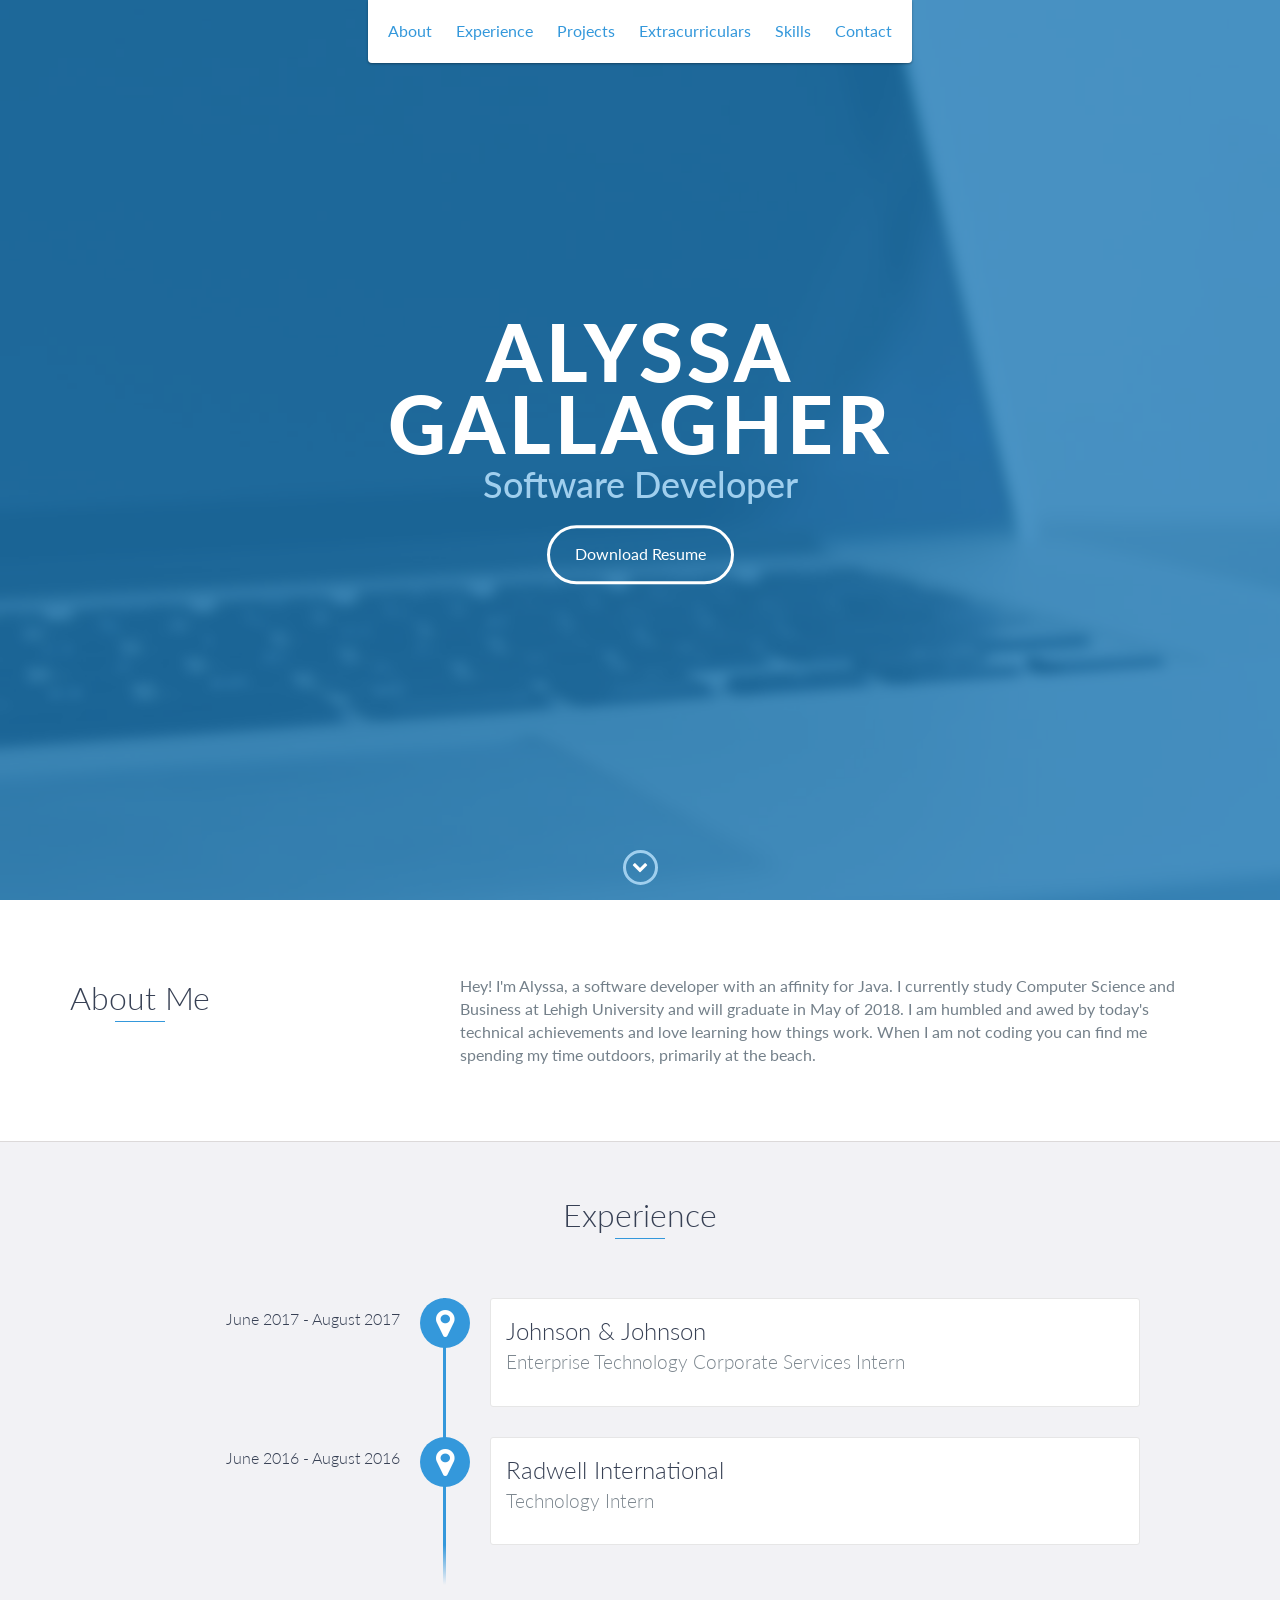
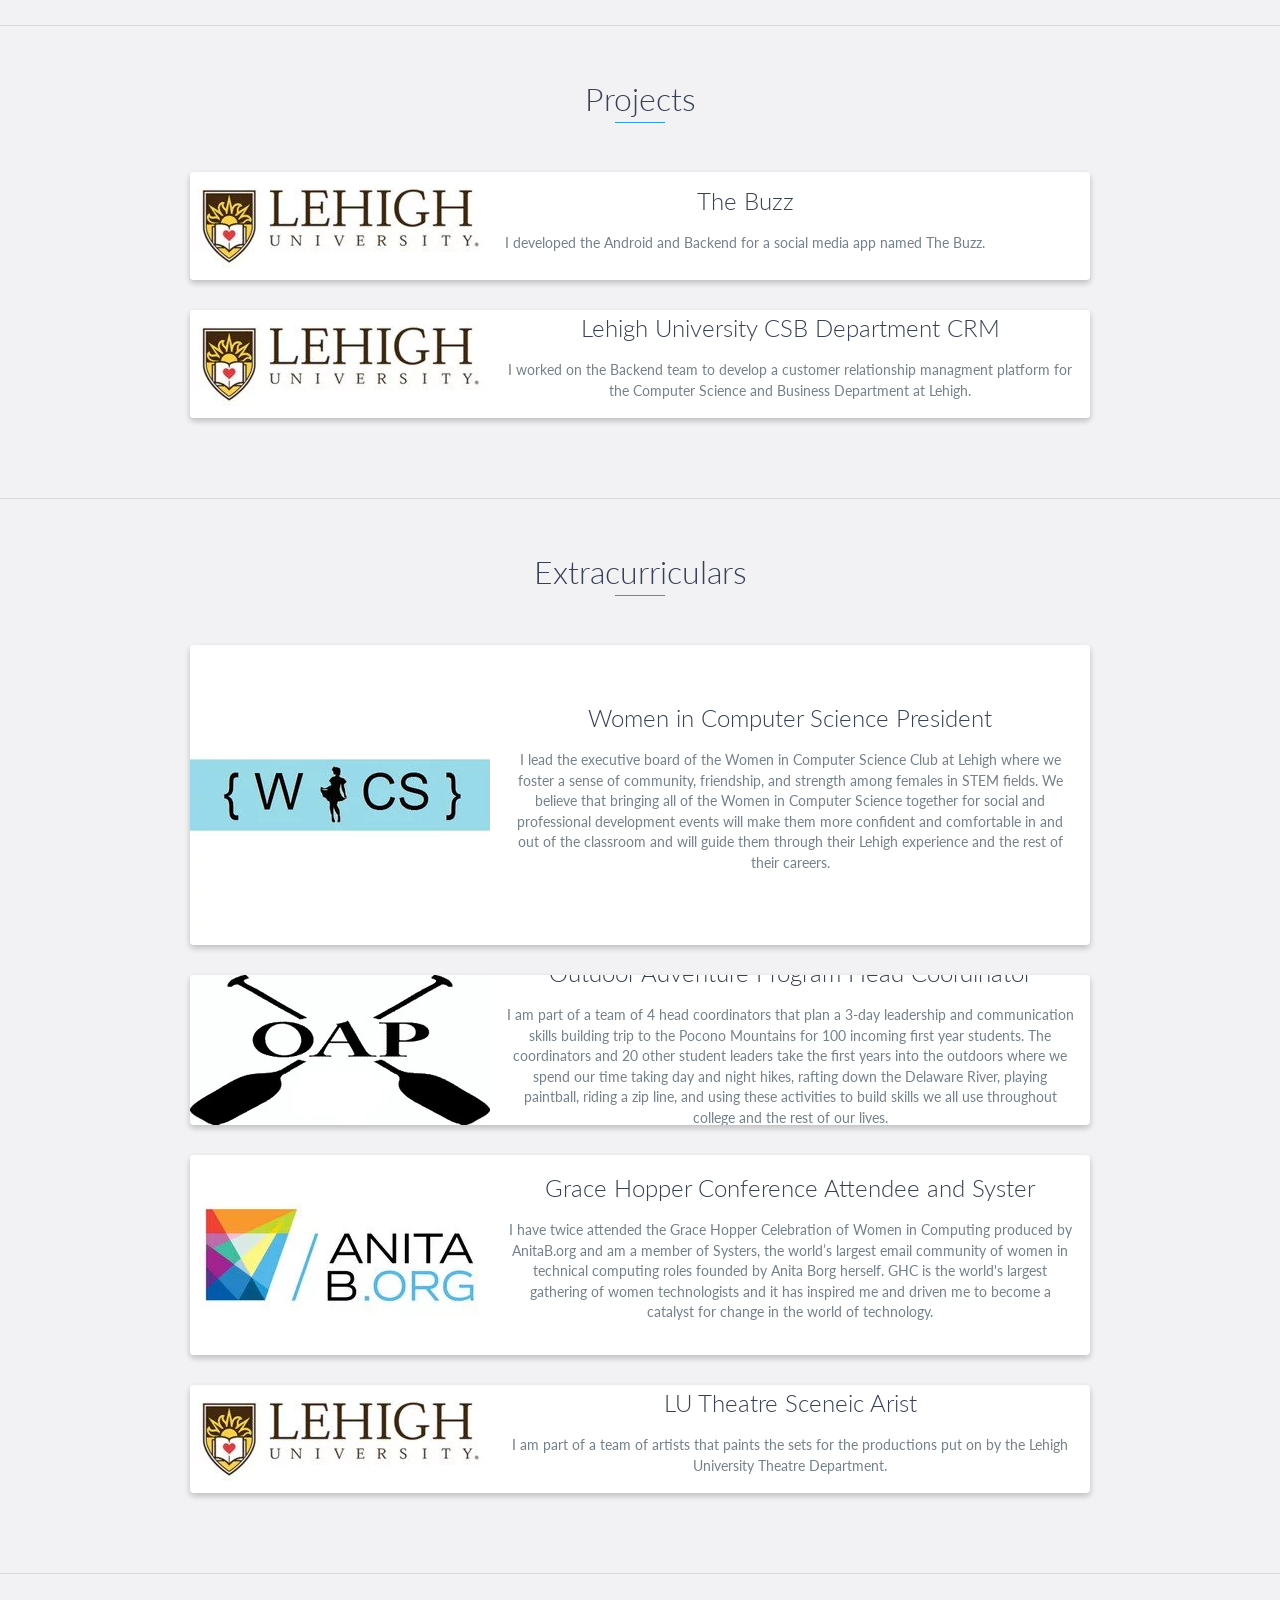
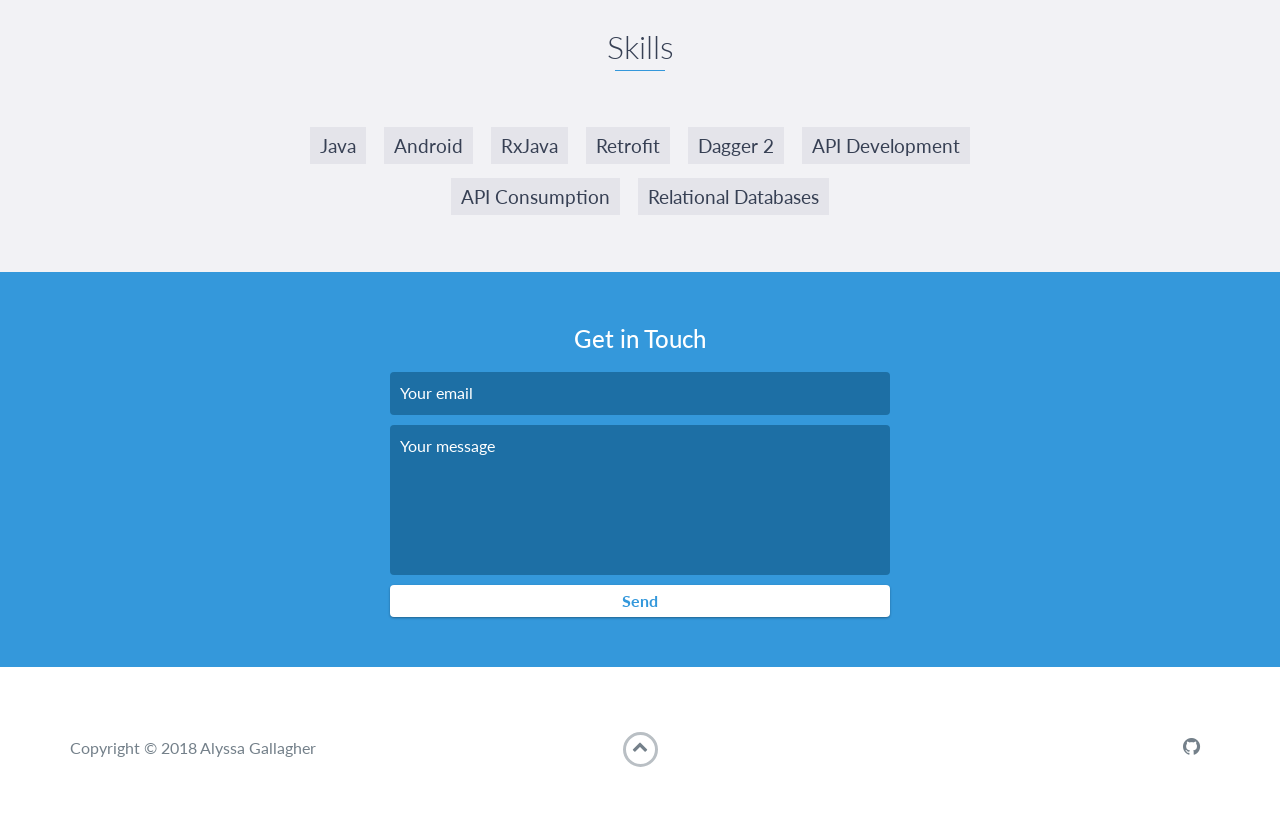
==== commit 0c00daad: "fixed buzz picture" ====
--- a/home.html
+++ b/home.html
@@ -121,7 +121,7 @@
             <div class="row">
                 <div class="project shadow-large">
                     <div class="project-image">
-                        <img src="images/project_zoo360.webp" />
+                        <img src="images/lu.webp" />
                     </div>
                     <!-- End .project-image -->
                     <div class="project-info">
